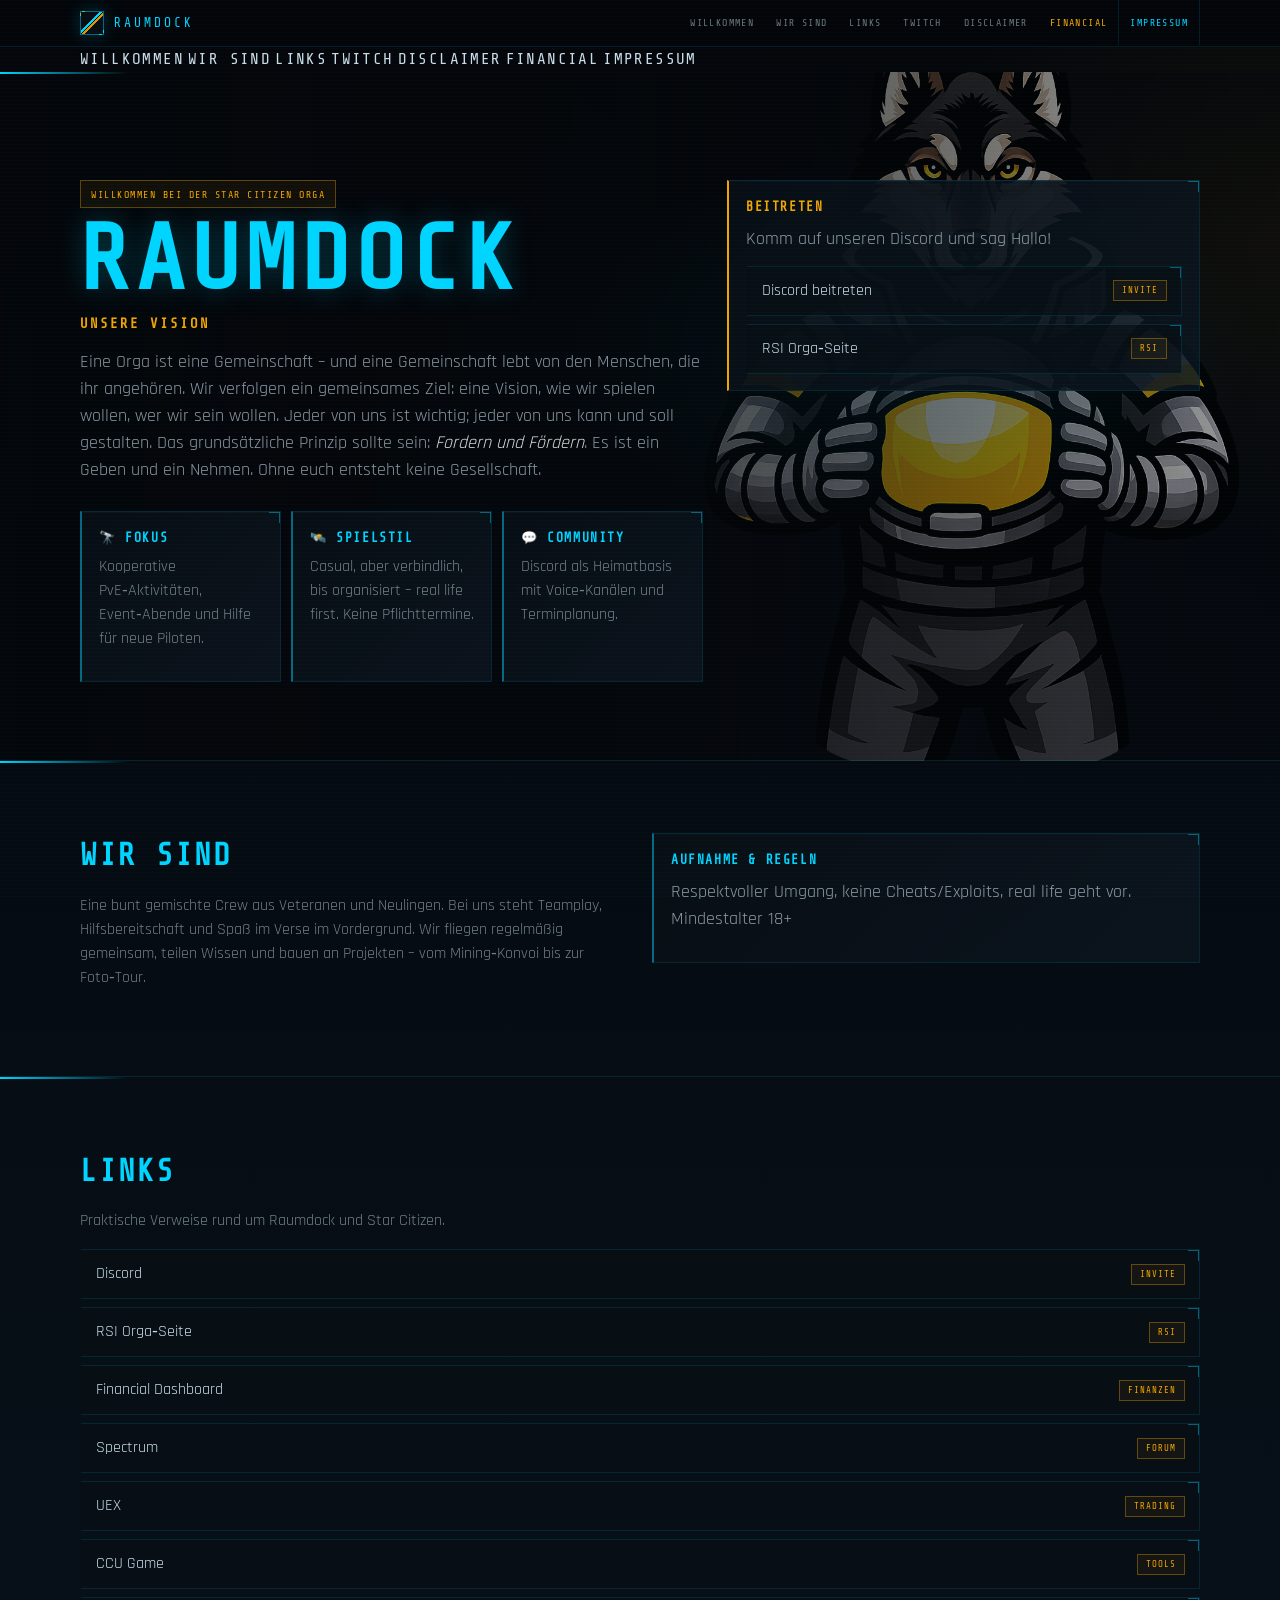
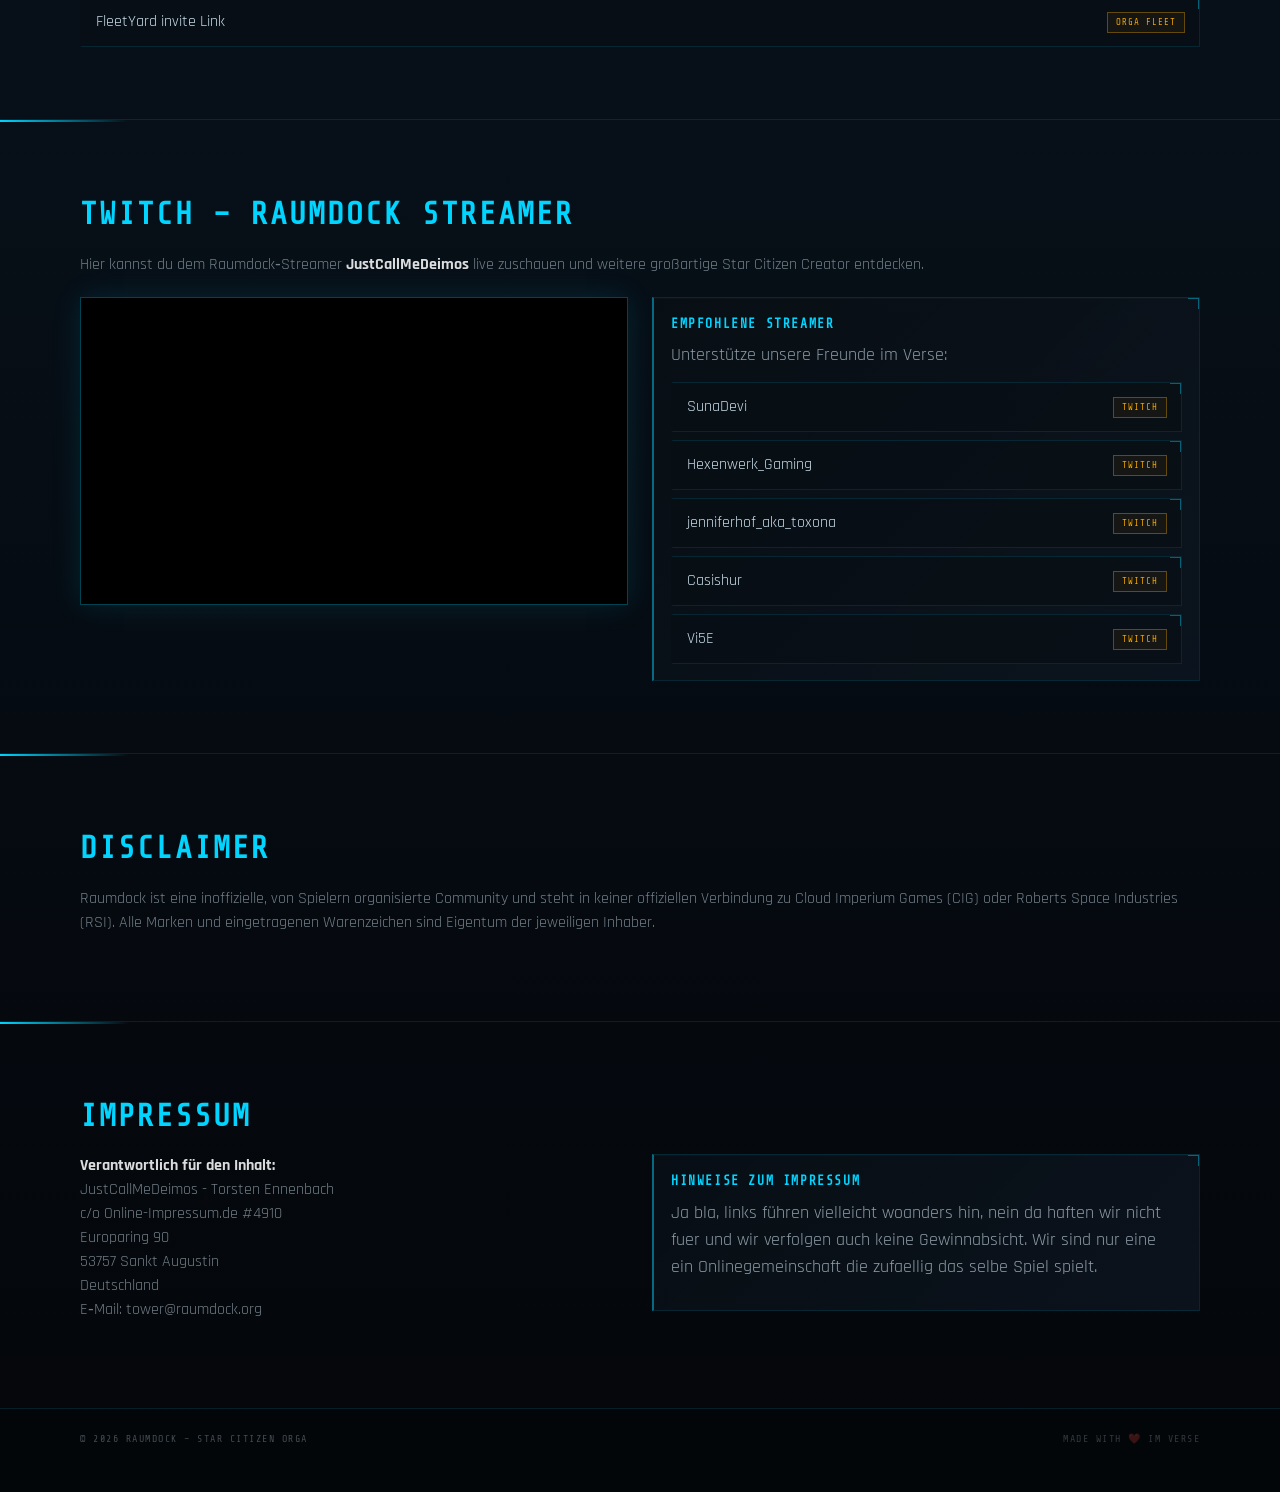
==== index.html @ 39f00e85 "force reload style" ====
<!doctype html>
<html lang="de">
<head>
  <meta charset="utf-8" />
  <meta name="viewport" content="width=device-width, initial-scale=1" />
  <title>Raumdock – Star Citizen Orga</title>
  <meta name="description" content="Raumdock ist eine deutschsprachige Star Citizen Orga. Tritt unserem Discord bei, nimm an Events teil und lerne uns kennen." />
  <meta property="og:title" content="Raumdock – Star Citizen Orga" />
  <meta property="og:description" content="Tritt unserem Discord bei, nimm an Events teil und lerne uns kennen." />
  <meta property="og:type" content="website" />
  <meta name="theme-color" content="#0a0a0a" />
  <link rel="icon" href="data:image/svg+xml,%3Csvg xmlns='http://www.w3.org/2000/svg' viewBox='0 0 100 100'%3E%3Cg fill='none' stroke='black' stroke-width='0'%3E%3Ccircle cx='50' cy='50' r='48' fill='%230a0a0a'/%3E%3Cpath d='M22 62 q28 14 56 0 l-6-22 q-24-10-44 0 z' fill='%23444'/%3E%3Cellipse cx='50' cy='46' rx='26' ry='18' fill='%23f6c200'/%3E%3Cellipse cx='62' cy='40' rx='8' ry='5' fill='%23fff7'/%3E%3C/g%3E%3C/svg%3E" />
  <link rel="stylesheet" href="/assets/styles.css?v=20260513-streamertools" />
</head>
<body>
  <header class="hd">
    <div class="ctr">
      <nav class="nv">
        <div class="br">
          <span class="lg" aria-hidden="true"></span><span>Raumdock</span>
        </div>
        <div class="mn" aria-label="Hauptmenü">
          <a href="#willkommen">Willkommen</a>
          <a href="#wir-sind">Wir sind</a>
          <a href="#links">Links</a>
          <a href="#twitch">Twitch</a>
          <a href="#disclaimer">Disclaimer</a>
          <a href="https://financial.raumdock.org/" target="_blank" rel="noopener">Financial</a>
          <a href="#impressum" class="cta">Impressum</a>
        </div>
        <button class="brg" id="brg" aria-label="Menü öffnen" aria-expanded="false">☰ Menü</button>
      </nav>
    </div>
  </header>


  <div class="drw" id="drw" aria-hidden="true">
    <div class="ctr pnl">
      <nav class="mn-m">
        <a href="#willkommen">Willkommen</a>
        <a href="#wir-sind">Wir sind</a>
        <a href="#links">Links</a>
        <a href="#twitch">Twitch</a>
        <a href="#disclaimer">Disclaimer</a>
        <a href="https://financial.raumdock.org/" target="_blank" rel="noopener">Financial</a>
        <a href="#impressum">Impressum</a>
      </nav>
    </div>
  </div>

  <main>
    <section id="willkommen" class="hero">
      <div class="ctr g">
        <div>
          <span class="chip">Willkommen bei der Star Citizen Orga</span>
          <h1>Raumdock</h1>
          <h2 class="v-head">Unsere Vision</h2>
          <p class="lead">Eine Orga ist eine Gemeinschaft – und eine Gemeinschaft lebt von den Menschen, die ihr angehören. Wir verfolgen ein gemeinsames Ziel: eine Vision, wie wir spielen wollen, wer wir sein wollen. Jeder von uns ist wichtig; jeder von uns kann und soll gestalten. Das grundsätzliche Prinzip sollte sein: <em>Fordern und Fördern</em>. Es ist ein Geben und ein Nehmen. Ohne euch entsteht keine Gesellschaft.</p>
          <div class="cds">
            <div class="cd"><h3>🔭 Fokus</h3><p>Kooperative PvE‑Aktivitäten, Event‑Abende und Hilfe für neue Piloten.</p></div>
            <div class="cd"><h3>🛰️ Spielstil</h3><p>Casual, aber verbindlich, bis organisiert – real life first. Keine Pflichttermine.</p></div>
            <div class="cd"><h3>💬 Community</h3><p>Discord als Heimatbasis mit Voice‑Kanälen und Terminplanung.</p></div>
          </div>
        </div>
        <div>
          <div class="cd join">
            <h3>Beitreten</h3>
            <p class="lead">Komm auf unseren Discord und sag Hallo!</p>
            <div class="lst">
              <a href="https://discord.gg/raumdock" target="_blank" rel="noopener">
                <span>Discord beitreten</span><span class="pill">Invite</span>
              </a>
              <a href="https://robertsspaceindustries.com/orgs/RDOC" target="_blank" rel="noopener">
                <span>RSI Orga‑Seite</span><span class="pill">RSI</span>
              </a>
            </div>
          </div>
        </div>
      </div>
    </section>

    <section id="wir-sind">
      <div class="ctr g2">
        <div>
          <h2>Wir sind</h2>
          <p>Eine bunt gemischte Crew aus Veteranen und Neulingen. Bei uns steht Teamplay, Hilfsbereitschaft und Spaß im Verse im Vordergrund. Wir fliegen regelmäßig gemeinsam, teilen Wissen und bauen an Projekten – vom Mining‑Konvoi bis zur Foto‑Tour.</p>
          <ul class="lst" style="list-style:none; padding:0"></ul>
        </div>
        <div>
          <div class="cd">
            <h3>Aufnahme & Regeln</h3>
            <p class="lead">Respektvoller Umgang, keine Cheats/Exploits, real life geht vor. Mindestalter 18+</p>
          </div>
        </div>
      </div>
    </section>

    <section id="links">
      <div class="ctr">
        <h2>Links</h2>
        <p>Praktische Verweise rund um Raumdock und Star Citizen.</p>
        <div class="lst m16">
          <a href="https://discord.gg/raumdock" target="_blank" rel="noopener"><span>Discord</span><span class="pill">Invite</span></a>
          <a href="https://robertsspaceindustries.com/orgs/RDOC" target="_blank" rel="noopener"><span>RSI Orga‑Seite</span><span class="pill">RSI</span></a>
          <a href="https://financial.raumdock.org/" target="_blank" rel="noopener"><span>Financial Dashboard</span><span class="pill">Finanzen</span></a>
          <a href="https://robertsspaceindustries.com/spectrum/community/SC" target="_blank" rel="noopener"><span>Spectrum</span><span class="pill">Forum</span></a>
          <a href="https://uexcorp.space/" target="_blank" rel="noopener"><span>UEX</span><span class="pill">Trading</span></a>
          <a href="https://ccugame.app/" target="_blank" rel="noopener"><span>CCU Game</span><span class="pill">Tools</span></a>
          <a href="https://fltyrd.net/fi/dd3b543c/" target="_blank" rel="noopener"><span>FleetYard invite Link</span><span class="pill">Orga Fleet</span></a>
        </div>
      </div>
    </section>

    <section id="twitch">
      <div class="ctr">
        <h2>Twitch – Raumdock Streamer</h2>
        <p>Hier kannst du dem Raumdock‑Streamer <strong>JustCallMeDeimos</strong> live zuschauen und weitere großartige Star Citizen Creator entdecken.</p>
        <div class="g2 m20">
          <div>
            <iframe src="https://player.twitch.tv/?channel=JustCallMeDeimos&parent=raumdock.org" class="ifr" allowfullscreen></iframe>
          </div>
          <div>
            <div class="cd">
              <h3>Empfohlene Streamer</h3>
              <p class="lead">Unterstütze unsere Freunde im Verse:</p>
              <div class="lst">
                <a href="https://twitch.tv/SunaDevi" target="_blank" rel="noopener"><span>SunaDevi</span><span class="pill">Twitch</span></a>
                <a href="https://twitch.tv/Hexenwerk_Gaming" target="_blank" rel="noopener"><span>Hexenwerk_Gaming</span><span class="pill">Twitch</span></a>
                <a href="https://twitch.tv/jenniferhof_aka_toxona" target="_blank" rel="noopener"><span>jenniferhof_aka_toxona</span><span class="pill">Twitch</span></a>
                <a href="https://twitch.tv/Casishur" target="_blank" rel="noopener"><span>Casishur</span><span class="pill">Twitch</span></a>
                <a href="https://twitch.tv/Vi5E" target="_blank" rel="noopener"><span>Vi5E</span><span class="pill">Twitch</span></a>
              </div>
            </div>
          </div>
        </div>
      </div>
    </section>

    <section id="disclaimer">
      <div class="ctr">
        <h2>Disclaimer</h2>
        <p>Raumdock ist eine inoffizielle, von Spielern organisierte Community und steht in keiner offiziellen Verbindung zu Cloud Imperium Games (CIG) oder Roberts Space Industries (RSI). Alle Marken und eingetragenen Warenzeichen sind Eigentum der jeweiligen Inhaber.</p>
      </div>
    </section>

    <section id="impressum">
      <div class="ctr">
        <h2>Impressum</h2>
        <div class="g2">
          <div>
            <p><strong>Verantwortlich für den Inhalt:</strong><br>
            <span>JustCallMeDeimos - Torsten Ennenbach</span><br>
            <span>c/o Online-Impressum.de #4910</span><br>
            <span>Europaring 90</span><br>
            <span>53757 Sankt Augustin</span><br>
            <span>Deutschland</span><br>
            <span>E‑Mail: tower@raumdock.org</span></p>
          </div>
          <div>
            <div class="cd">
              <h3>Hinweise zum Impressum</h3>
              <p class="lead">Ja bla, links führen vielleicht woanders hin, nein da haften wir nicht fuer und wir verfolgen auch keine Gewinnabsicht. Wir sind nur eine ein Onlinegemeinschaft die zufaellig das selbe Spiel spielt.</p>
            </div>
          </div>
        </div>
      </div>
    </section>
  </main>

  <footer class="ftr">
    <div class="ctr ftr-i">
      <div>© <span id="year"></span> Raumdock – Star Citizen Orga</div>
      <div class="muted">Made with ❤️ im Verse</div>
    </div>
  </footer>

  <script src="/assets/main.js" defer></script>
  <script src="/assets/events.js" defer></script>
</body>
</html>
---- assets/styles.css ----
@import url("https://fonts.googleapis.com/css2?family=Share+Tech+Mono&family=Rajdhani:wght@400;600;700&display=swap");

:root {
  --cyan: #00d4ff;
  --gold: #f0a500;
  --green: #00ff88;
  --red: #ff4444;
  --bg: #04060a;
  --bg2: #080e14;
  --bg3: #0c1520;
  --fg: #c8dce8;
  --muted: rgba(200, 220, 232, .55);
  --dim: rgba(200, 220, 232, .32);
  --bd: rgba(0, 212, 255, .12);
  --bd-hi: rgba(0, 212, 255, .32);
  --panel: rgba(8, 14, 20, .9);
}

*,
*::before,
*::after {
  box-sizing: border-box;
}

html {
  scroll-behavior: smooth;
}

body {
  margin: 0;
  color: var(--fg);
  background:
    radial-gradient(900px 520px at 14% -12%, rgba(0, 212, 255, .12), transparent 58%),
    radial-gradient(760px 500px at 100% 8%, rgba(240, 165, 0, .08), transparent 58%),
    linear-gradient(180deg, #04060a 0%, #071019 52%, #04060a 100%);
  font-family: "Rajdhani", system-ui, sans-serif;
  font-size: 16px;
  line-height: 1.5;
}

body::after {
  content: "";
  position: fixed;
  inset: 0;
  z-index: 2000;
  pointer-events: none;
  background: repeating-linear-gradient(0deg, transparent, transparent 3px, rgba(0, 212, 255, .018) 3px, rgba(0, 212, 255, .018) 4px);
  mix-blend-mode: screen;
}

a {
  color: inherit;
}

.ctr {
  width: min(1120px, calc(100% - 40px));
  margin-inline: auto;
}

.hd {
  position: sticky;
  top: 0;
  z-index: 50;
  background: rgba(4, 6, 10, .92);
  border-bottom: 1px solid var(--bd);
  backdrop-filter: blur(10px);
  -webkit-backdrop-filter: blur(10px);
}

.nv {
  display: flex;
  align-items: stretch;
  justify-content: space-between;
  min-height: 46px;
  gap: 18px;
}

.br {
  display: flex;
  align-items: center;
  gap: 10px;
  color: var(--cyan);
  font-family: "Share Tech Mono", monospace;
  font-size: 13px;
  letter-spacing: 3px;
  text-transform: uppercase;
  text-decoration: none;
  white-space: nowrap;
}

.lg {
  width: 24px;
  height: 24px;
  border: 1px solid rgba(0, 212, 255, .45);
  background:
    linear-gradient(135deg, transparent 0 42%, var(--cyan) 42% 49%, transparent 49%),
    linear-gradient(315deg, transparent 0 42%, rgba(240, 165, 0, .9) 42% 49%, transparent 49%),
    var(--bg2);
  box-shadow: 0 0 18px rgba(0, 212, 255, .22);
}

.mn {
  display: flex;
  align-items: stretch;
  justify-content: flex-end;
  overflow-x: auto;
  scrollbar-width: none;
}

.mn::-webkit-scrollbar {
  display: none;
}

.mn a,
.brg,
.mn-m a {
  font-family: "Share Tech Mono", monospace;
  text-transform: uppercase;
  text-decoration: none;
  letter-spacing: 1.4px;
}

.mn a {
  display: flex;
  align-items: center;
  min-height: 46px;
  padding: 0 11px;
  border-bottom: 2px solid transparent;
  color: rgba(200, 220, 232, .52);
  font-size: 10px;
  transition: color .15s, border-color .15s, background .15s;
}

.mn a:hover {
  color: var(--fg);
  background: rgba(0, 212, 255, .045);
}

.mn a[href^="https://financial"] {
  color: var(--gold);
}

.mn a[href^="https://financial"]:hover,
.mn .cta:hover {
  border-bottom-color: var(--gold);
}

.cta {
  color: var(--cyan) !important;
  border-left: 1px solid var(--bd);
  border-right: 1px solid var(--bd);
}

.hero {
  position: relative;
  overflow: hidden;
  padding: 108px 0 78px;
  border-bottom: 1px solid var(--bd);
  background:
    linear-gradient(90deg, rgba(4, 6, 10, .94) 0%, rgba(4, 6, 10, .78) 44%, rgba(4, 6, 10, .38) 100%),
    radial-gradient(500px 260px at 70% 40%, rgba(0, 212, 255, .13), transparent 72%),
    url("/assets/wolf.png") no-repeat right center / min(48vw, 620px);
}

.hero::before,
section::before {
  content: "";
  position: absolute;
  left: 0;
  top: 0;
  width: 128px;
  height: 2px;
  background: linear-gradient(90deg, var(--cyan), transparent);
}

.g,
.g2 {
  display: grid;
  gap: 24px;
  position: relative;
}

.g {
  grid-template-columns: minmax(0, 1.08fr) minmax(280px, .82fr);
}

.g2 {
  grid-template-columns: repeat(2, minmax(0, 1fr));
}

h1,
h2,
h3,
.chip,
.pill {
  font-family: "Share Tech Mono", monospace;
}

h1 {
  margin: 12px 0 12px;
  color: var(--cyan);
  font-size: clamp(44px, 8vw, 92px);
  line-height: .88;
  letter-spacing: 5px;
  text-transform: uppercase;
  text-shadow: 0 0 28px rgba(0, 212, 255, .26);
}

h2 {
  margin: 0 0 14px;
  color: var(--cyan);
  font-size: clamp(20px, 2.7vw, 31px);
  letter-spacing: 2px;
  text-transform: uppercase;
}

.v-head {
  color: var(--gold);
  font-size: 14px;
  letter-spacing: 2px;
}

h3 {
  margin: 0 0 8px;
  color: var(--cyan);
  font-size: 13px;
  letter-spacing: 1.6px;
  text-transform: uppercase;
}

p {
  color: var(--muted);
  margin: 0 0 14px;
}

p.lead {
  color: rgba(200, 220, 232, .68);
  font-size: 18px;
}

em,
strong {
  color: rgba(255, 255, 255, .86);
}

section {
  position: relative;
  padding: 72px 0;
  border-bottom: 1px solid var(--bd);
}

.chip {
  display: inline-flex;
  align-items: center;
  min-height: 28px;
  padding: 5px 10px;
  color: var(--gold);
  border: 1px solid rgba(240, 165, 0, .34);
  background: rgba(240, 165, 0, .055);
  font-size: 10px;
  letter-spacing: 1.5px;
  text-transform: uppercase;
}

.cds {
  display: grid;
  grid-template-columns: repeat(3, minmax(0, 1fr));
  gap: 10px;
  margin-top: 28px;
}

.cd {
  position: relative;
  overflow: hidden;
  padding: 16px 17px;
  border: 1px solid var(--bd);
  border-left: 2px solid rgba(0, 212, 255, .45);
  background: linear-gradient(135deg, rgba(8, 14, 20, .96), rgba(12, 21, 32, .82));
  box-shadow: inset 0 1px 0 rgba(255, 255, 255, .02);
}

.cd::before,
.lst a::before,
.ifr-wrap::before {
  content: "";
  position: absolute;
  top: 0;
  right: 0;
  width: 11px;
  height: 11px;
  border-top: 1px solid rgba(0, 212, 255, .42);
  border-right: 1px solid rgba(0, 212, 255, .42);
}

.join {
  border-left-color: var(--gold);
}

.join h3 {
  color: var(--gold);
}

.lst {
  display: grid;
  gap: 8px;
  margin: 14px 0 0;
}

.lst a {
  position: relative;
  display: flex;
  align-items: center;
  justify-content: space-between;
  gap: 14px;
  min-height: 48px;
  padding: 12px 14px;
  color: var(--fg);
  text-decoration: none;
  border: 1px solid var(--bd);
  border-left: 2px solid transparent;
  background: rgba(8, 14, 20, .72);
  transition: transform .12s, border-color .12s, background .12s;
}

.lst a:hover {
  transform: translateX(2px);
  border-color: rgba(0, 212, 255, .28);
  border-left-color: var(--cyan);
  background: var(--bg3);
}

.lst a[href^="https://financial"]:hover {
  border-left-color: var(--gold);
}

.pill {
  flex-shrink: 0;
  padding: 3px 8px;
  color: var(--gold);
  border: 1px solid rgba(240, 165, 0, .36);
  background: rgba(240, 165, 0, .055);
  font-size: 9px;
  letter-spacing: 1px;
  text-transform: uppercase;
}

.ifr {
  display: block;
  aspect-ratio: 16 / 9;
  width: 100%;
  border: 1px solid var(--bd-hi);
  background: #000;
  box-shadow: 0 0 28px rgba(0, 212, 255, .12);
}

.ftr {
  padding: 22px 0 46px;
  color: var(--dim);
  background: rgba(4, 6, 10, .88);
}

.ftr-i {
  display: flex;
  align-items: center;
  justify-content: space-between;
  flex-wrap: wrap;
  gap: 12px;
  font-family: "Share Tech Mono", monospace;
  font-size: 10px;
  letter-spacing: 1.5px;
  text-transform: uppercase;
}

.muted {
  opacity: .72;
}

.brg {
  display: none;
  align-items: center;
  margin: 7px 0;
  padding: 0 10px;
  color: var(--cyan);
  border: 1px solid rgba(0, 212, 255, .34);
  background: transparent;
  cursor: pointer;
  font-size: 10px;
}

.m16 {
  margin-top: 16px;
}

.m20 {
  margin-top: 20px;
}

::-webkit-scrollbar {
  width: 5px;
  height: 5px;
}

::-webkit-scrollbar-track {
  background: var(--bg);
}

::-webkit-scrollbar-thumb {
  background: rgba(0, 212, 255, .18);
}

@media (max-width: 920px) {
  .g,
  .g2,
  .cds {
    grid-template-columns: 1fr;
  }

  .hero {
    padding: 86px 0 62px;
    background:
      linear-gradient(180deg, rgba(4, 6, 10, .82) 0%, rgba(4, 6, 10, .94) 72%),
      url("/assets/wolf.png") no-repeat center bottom / min(120vw, 620px);
  }

  .mn {
    display: none;
  }

  .brg {
    display: inline-flex;
  }

  .drw {
    position: fixed;
    inset: 0;
    z-index: 999;
    display: none;
    background: rgba(4, 6, 10, .68);
    backdrop-filter: blur(8px);
    -webkit-backdrop-filter: blur(8px);
  }

  .pnl {
    position: absolute;
    top: 0;
    right: 0;
    width: min(88vw, 370px);
    height: 100%;
    padding-top: 64px;
    border-left: 1px solid var(--bd-hi);
    background: rgba(4, 6, 10, .96);
    box-shadow: -18px 0 40px rgba(0, 0, 0, .38);
    transform: translateX(100%);
    transition: transform .25s ease;
  }

  .drw.open .pnl {
    transform: translateX(0);
  }

  .mn-m {
    display: flex;
    flex-direction: column;
    gap: 8px;
    padding: 0 18px;
  }

  .mn-m a {
    padding: 13px 12px;
    color: var(--fg);
    border: 1px solid var(--bd);
    border-left: 2px solid transparent;
    background: rgba(8, 14, 20, .9);
    font-size: 11px;
  }

  .mn-m a:hover {
    border-left-color: var(--cyan);
    background: var(--bg3);
  }

  .mn-m a[href^="https://financial"] {
    color: var(--gold);
    border-color: rgba(240, 165, 0, .24);
  }

  .no-scroll {
    overflow: hidden;
  }
}

@media (max-width: 560px) {
  .ctr {
    width: min(100% - 28px, 1120px);
  }

  .nv {
    min-height: 50px;
  }

  .br {
    font-size: 11px;
    letter-spacing: 2px;
  }

  h1 {
    font-size: clamp(40px, 16vw, 70px);
    letter-spacing: 3px;
  }

  section {
    padding: 56px 0;
  }

  .lst a {
    align-items: flex-start;
    flex-direction: column;
  }
}
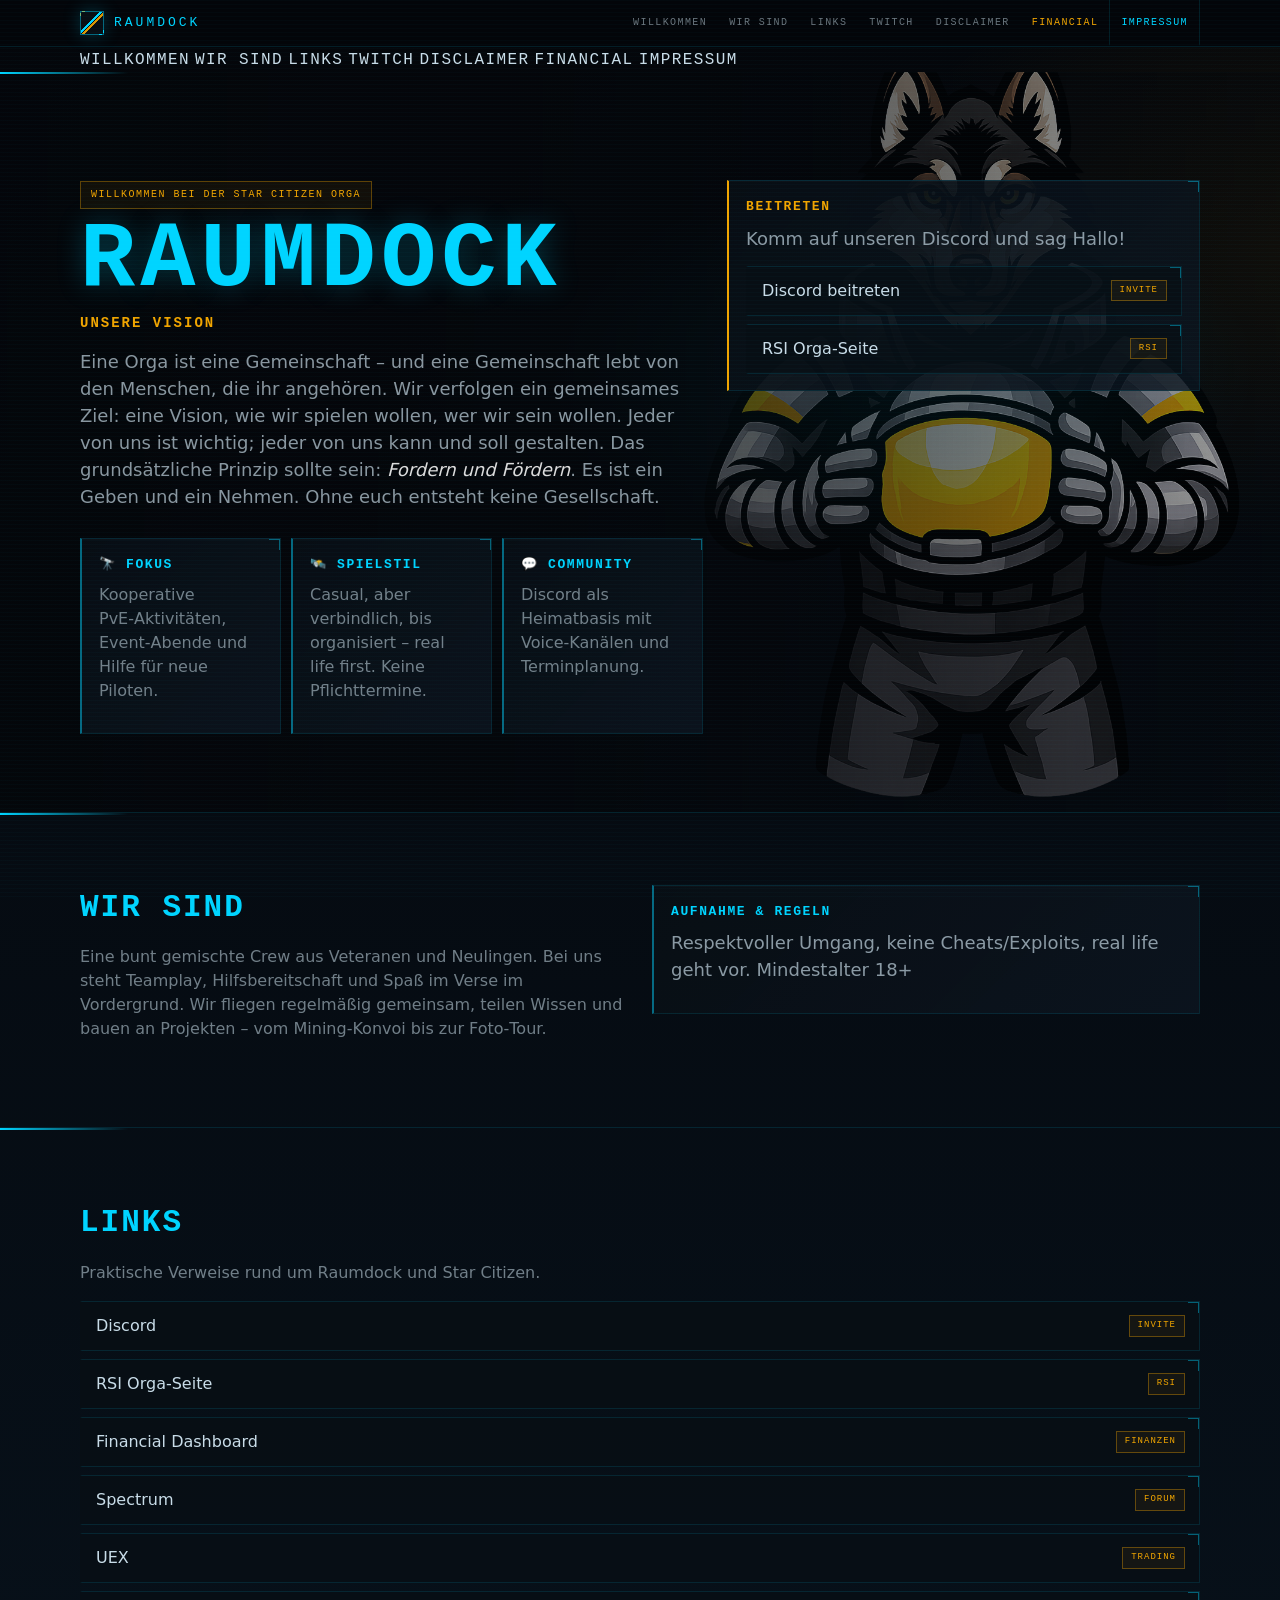
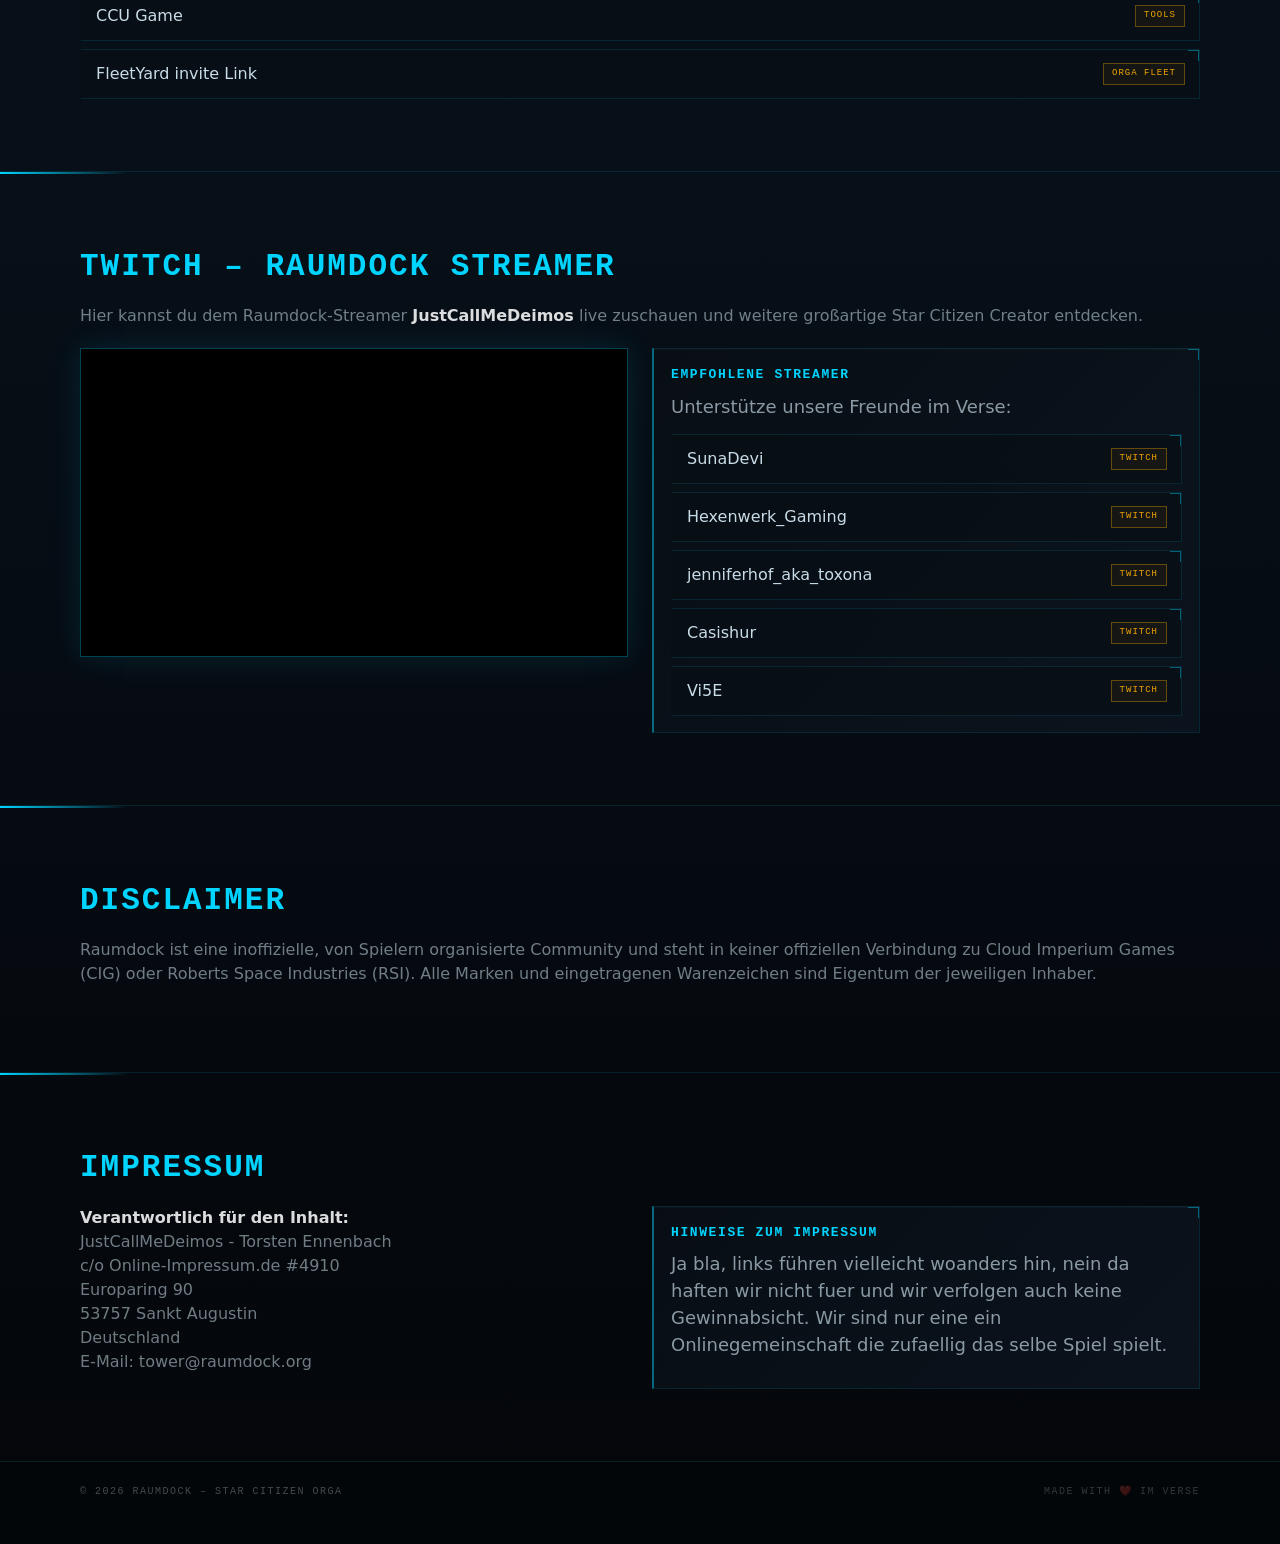
==== commit 695e9fa8: "force reload style" ====
--- a/index.html
+++ b/index.html
@@ -10,7 +10,7 @@
   <meta property="og:type" content="website" />
   <meta name="theme-color" content="#0a0a0a" />
   <link rel="icon" href="data:image/svg+xml,%3Csvg xmlns='http://www.w3.org/2000/svg' viewBox='0 0 100 100'%3E%3Cg fill='none' stroke='black' stroke-width='0'%3E%3Ccircle cx='50' cy='50' r='48' fill='%230a0a0a'/%3E%3Cpath d='M22 62 q28 14 56 0 l-6-22 q-24-10-44 0 z' fill='%23444'/%3E%3Cellipse cx='50' cy='46' rx='26' ry='18' fill='%23f6c200'/%3E%3Cellipse cx='62' cy='40' rx='8' ry='5' fill='%23fff7'/%3E%3C/g%3E%3C/svg%3E" />
-  <link rel="stylesheet" href="/assets/styles.css?v=20260513-streamertools" />
+  <link rel="stylesheet" href="/assets/styles.css?v=20260513-streamertools-csp" />
 </head>
 <body>
   <header class="hd">
--- a/assets/styles.css
+++ b/assets/styles.css
@@ -1,5 +1,3 @@
-@import url("https://fonts.googleapis.com/css2?family=Share+Tech+Mono&family=Rajdhani:wght@400;600;700&display=swap");
-
 :root {
   --cyan: #00d4ff;
   --gold: #f0a500;
@@ -14,6 +12,8 @@
   --bd: rgba(0, 212, 255, .12);
   --bd-hi: rgba(0, 212, 255, .32);
   --panel: rgba(8, 14, 20, .9);
+  --font-ui: "Segoe UI", "Arial Narrow", system-ui, sans-serif;
+  --font-tech: Consolas, "Cascadia Mono", "Lucida Console", monospace;
 }
 
 *,
@@ -33,7 +33,7 @@
     radial-gradient(900px 520px at 14% -12%, rgba(0, 212, 255, .12), transparent 58%),
     radial-gradient(760px 500px at 100% 8%, rgba(240, 165, 0, .08), transparent 58%),
     linear-gradient(180deg, #04060a 0%, #071019 52%, #04060a 100%);
-  font-family: "Rajdhani", system-ui, sans-serif;
+  font-family: var(--font-ui);
   font-size: 16px;
   line-height: 1.5;
 }
@@ -80,7 +80,7 @@
   align-items: center;
   gap: 10px;
   color: var(--cyan);
-  font-family: "Share Tech Mono", monospace;
+  font-family: var(--font-tech);
   font-size: 13px;
   letter-spacing: 3px;
   text-transform: uppercase;
@@ -114,7 +114,7 @@
 .mn a,
 .brg,
 .mn-m a {
-  font-family: "Share Tech Mono", monospace;
+  font-family: var(--font-tech);
   text-transform: uppercase;
   text-decoration: none;
   letter-spacing: 1.4px;
@@ -193,7 +193,7 @@
 h3,
 .chip,
 .pill {
-  font-family: "Share Tech Mono", monospace;
+  font-family: var(--font-tech);
 }
 
 h1 {
@@ -365,7 +365,7 @@
   justify-content: space-between;
   flex-wrap: wrap;
   gap: 12px;
-  font-family: "Share Tech Mono", monospace;
+  font-family: var(--font-tech);
   font-size: 10px;
   letter-spacing: 1.5px;
   text-transform: uppercase;
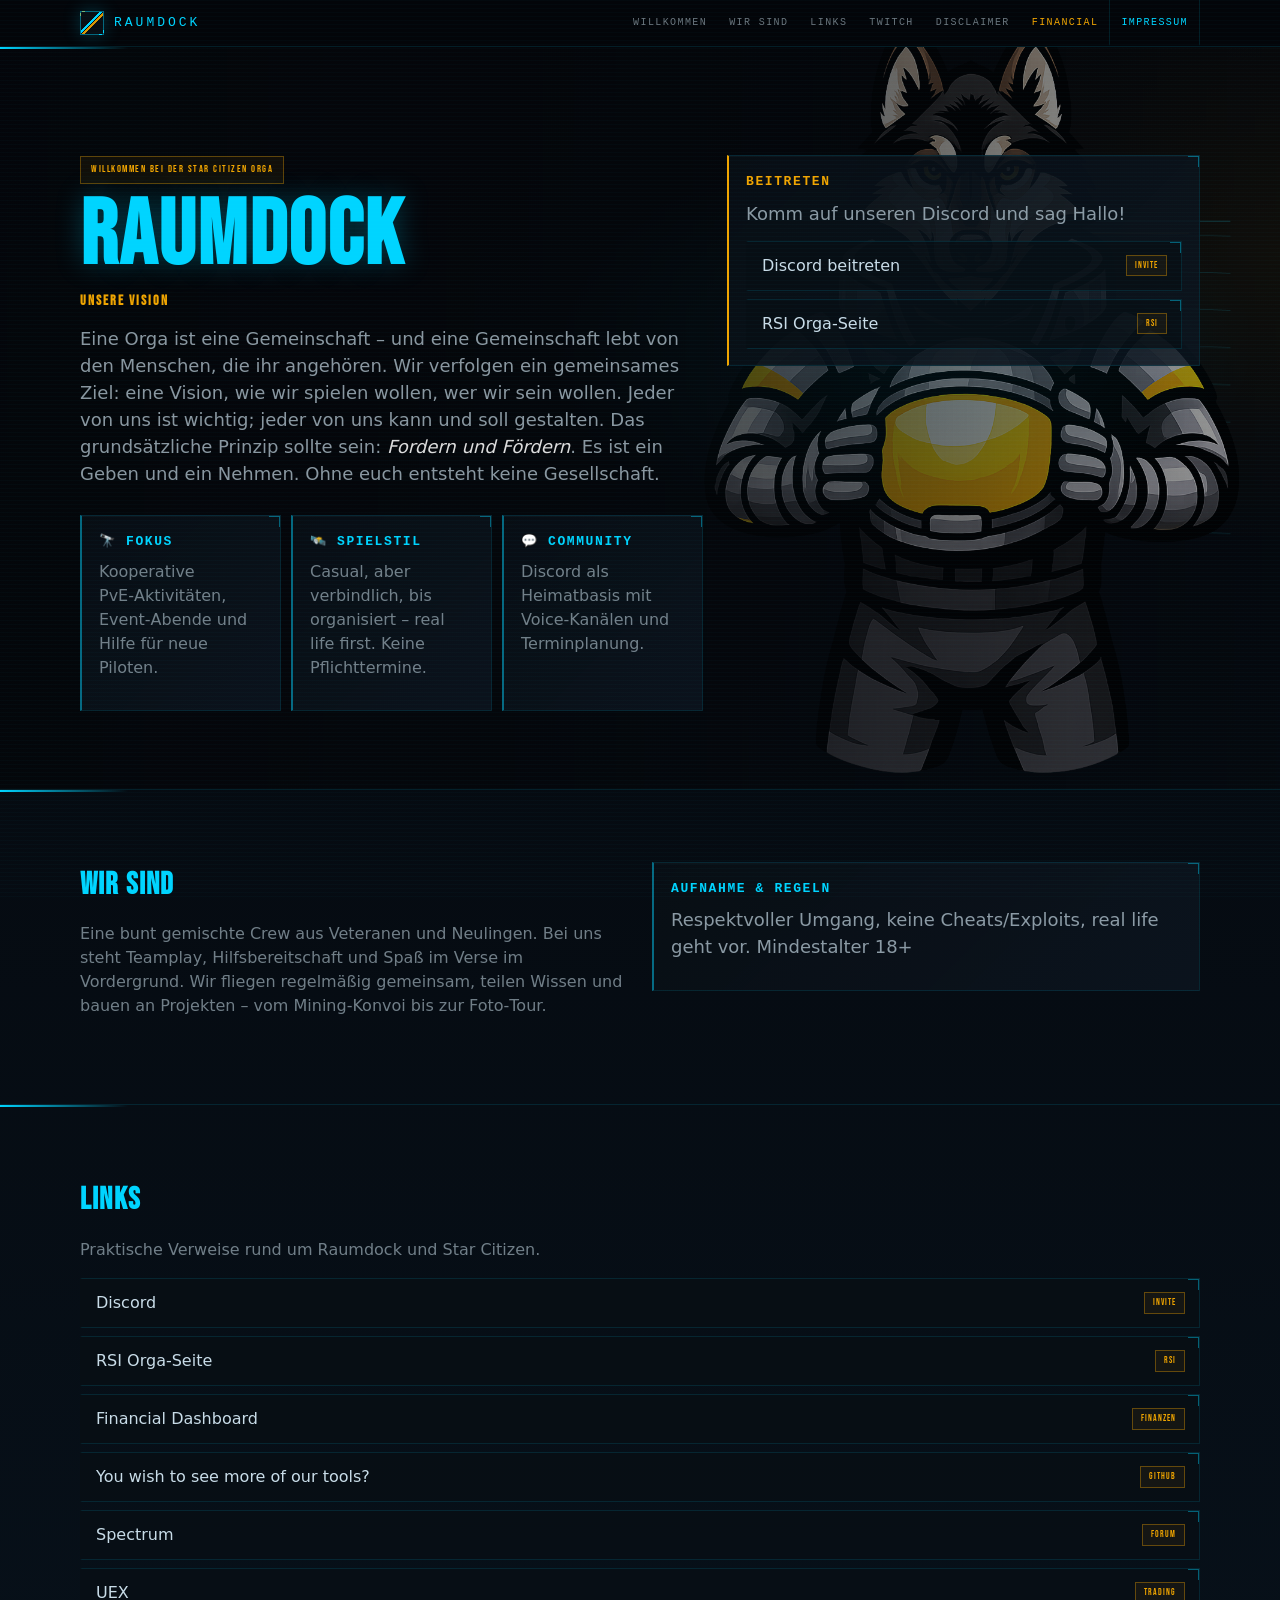
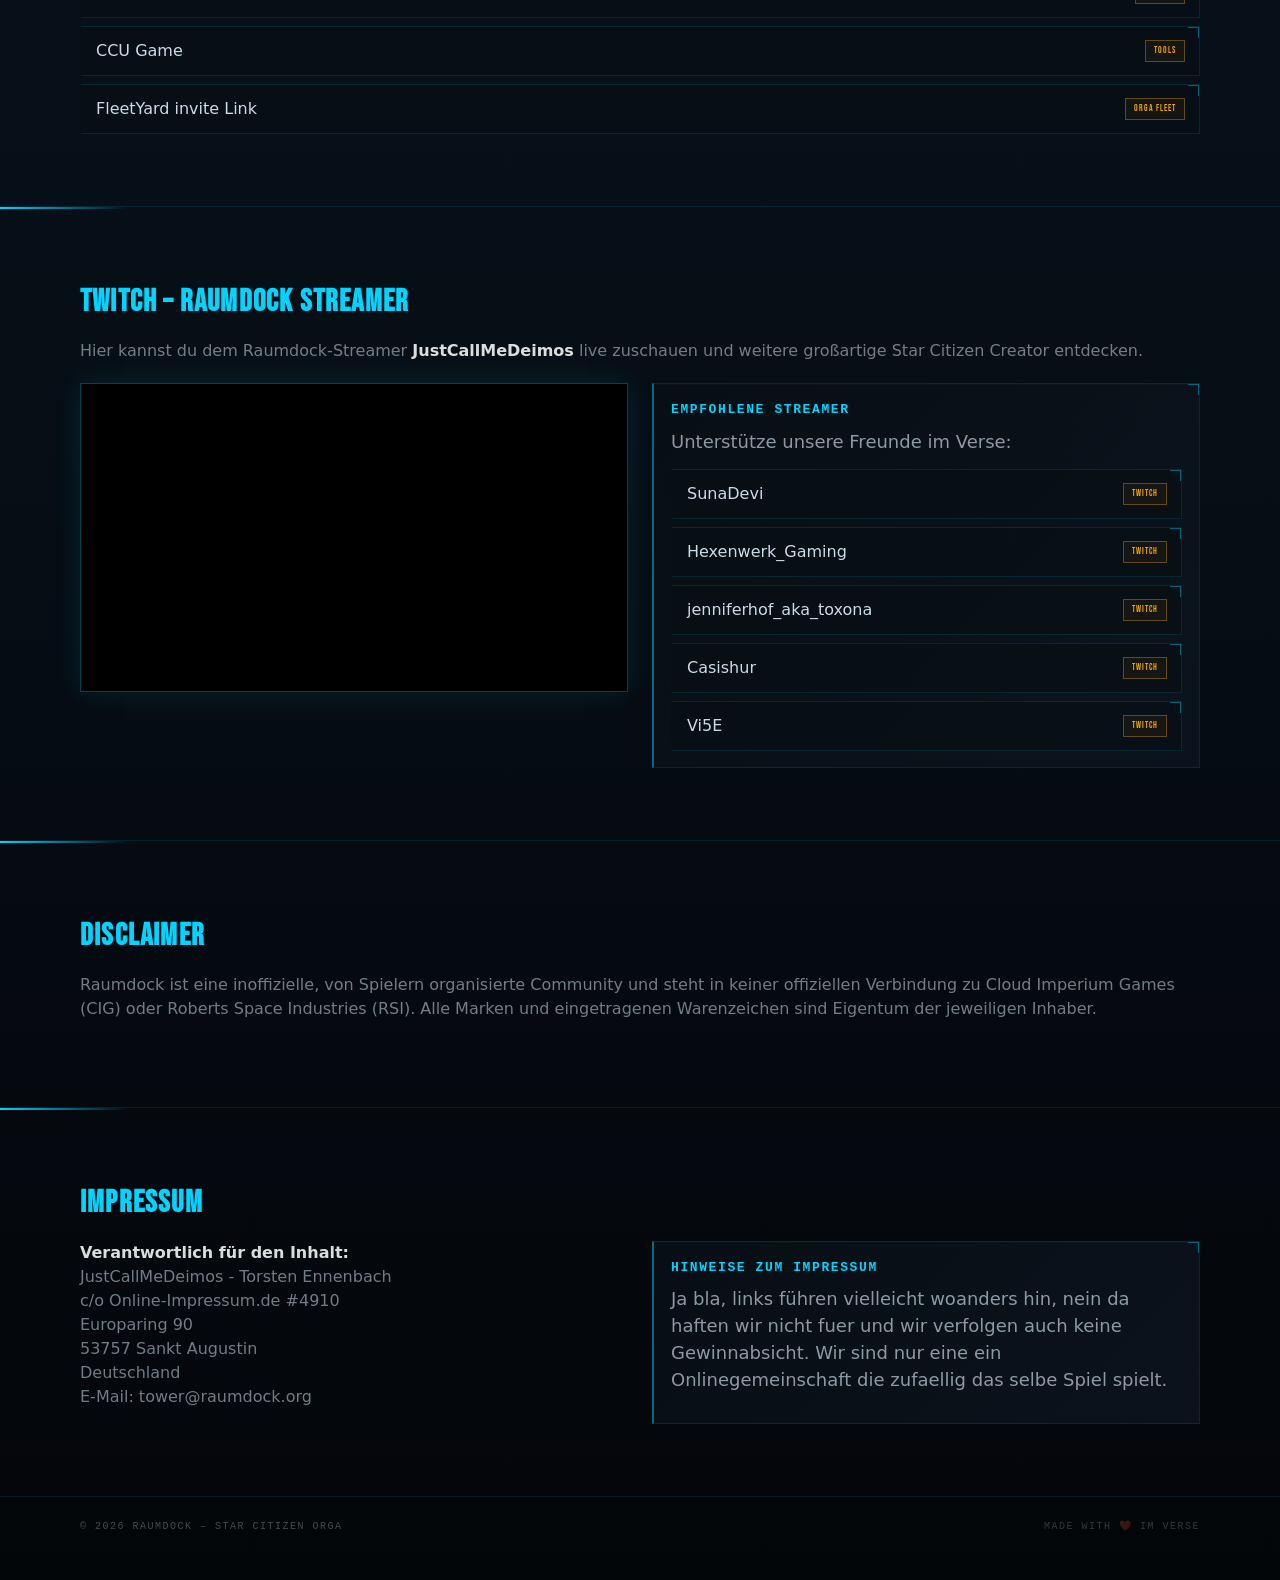
==== commit 4454cfec: "visual bugfixes" ====
--- a/index.html
+++ b/index.html
@@ -103,6 +103,7 @@
           <a href="https://discord.gg/raumdock" target="_blank" rel="noopener"><span>Discord</span><span class="pill">Invite</span></a>
           <a href="https://robertsspaceindustries.com/orgs/RDOC" target="_blank" rel="noopener"><span>RSI Orga‑Seite</span><span class="pill">RSI</span></a>
           <a href="https://financial.raumdock.org/" target="_blank" rel="noopener"><span>Financial Dashboard</span><span class="pill">Finanzen</span></a>
+          <a href="https://github.com/cccdemon" target="_blank" rel="noopener"><span>You wish to see more of our tools?</span><span class="pill">GitHub</span></a>
           <a href="https://robertsspaceindustries.com/spectrum/community/SC" target="_blank" rel="noopener"><span>Spectrum</span><span class="pill">Forum</span></a>
           <a href="https://uexcorp.space/" target="_blank" rel="noopener"><span>UEX</span><span class="pill">Trading</span></a>
           <a href="https://ccugame.app/" target="_blank" rel="noopener"><span>CCU Game</span><span class="pill">Tools</span></a>
--- a/assets/styles.css
+++ b/assets/styles.css
@@ -1,3 +1,11 @@
+@font-face {
+  font-family: "RDOC Display";
+  src: url("/assets/BebasNeue-Regular.ttf") format("truetype");
+  font-weight: 400;
+  font-style: normal;
+  font-display: swap;
+}
+
 :root {
   --cyan: #00d4ff;
   --gold: #f0a500;
@@ -13,6 +21,7 @@
   --bd-hi: rgba(0, 212, 255, .32);
   --panel: rgba(8, 14, 20, .9);
   --font-ui: "Segoe UI", "Arial Narrow", system-ui, sans-serif;
+  --font-display: "RDOC Display", "Arial Narrow", Impact, sans-serif;
   --font-tech: Consolas, "Cascadia Mono", "Lucida Console", monospace;
 }
 
@@ -30,6 +39,7 @@
   margin: 0;
   color: var(--fg);
   background:
+    url("/assets/rdoc-pulse-overlay.png") no-repeat right 16vh / min(68vw, 980px) auto,
     radial-gradient(900px 520px at 14% -12%, rgba(0, 212, 255, .12), transparent 58%),
     radial-gradient(760px 500px at 100% 8%, rgba(240, 165, 0, .08), transparent 58%),
     linear-gradient(180deg, #04060a 0%, #071019 52%, #04060a 100%);
@@ -151,6 +161,10 @@
   border-right: 1px solid var(--bd);
 }
 
+.drw {
+  display: none;
+}
+
 .hero {
   position: relative;
   overflow: hidden;
@@ -190,9 +204,12 @@
 
 h1,
 h2,
-h3,
 .chip,
 .pill {
+  font-family: var(--font-display);
+}
+
+h3 {
   font-family: var(--font-tech);
 }
 
@@ -200,8 +217,8 @@
   margin: 12px 0 12px;
   color: var(--cyan);
   font-size: clamp(44px, 8vw, 92px);
-  line-height: .88;
-  letter-spacing: 5px;
+  line-height: .9;
+  letter-spacing: 2px;
   text-transform: uppercase;
   text-shadow: 0 0 28px rgba(0, 212, 255, .26);
 }
@@ -210,7 +227,7 @@
   margin: 0 0 14px;
   color: var(--cyan);
   font-size: clamp(20px, 2.7vw, 31px);
-  letter-spacing: 2px;
+  letter-spacing: 1.2px;
   text-transform: uppercase;
 }
 
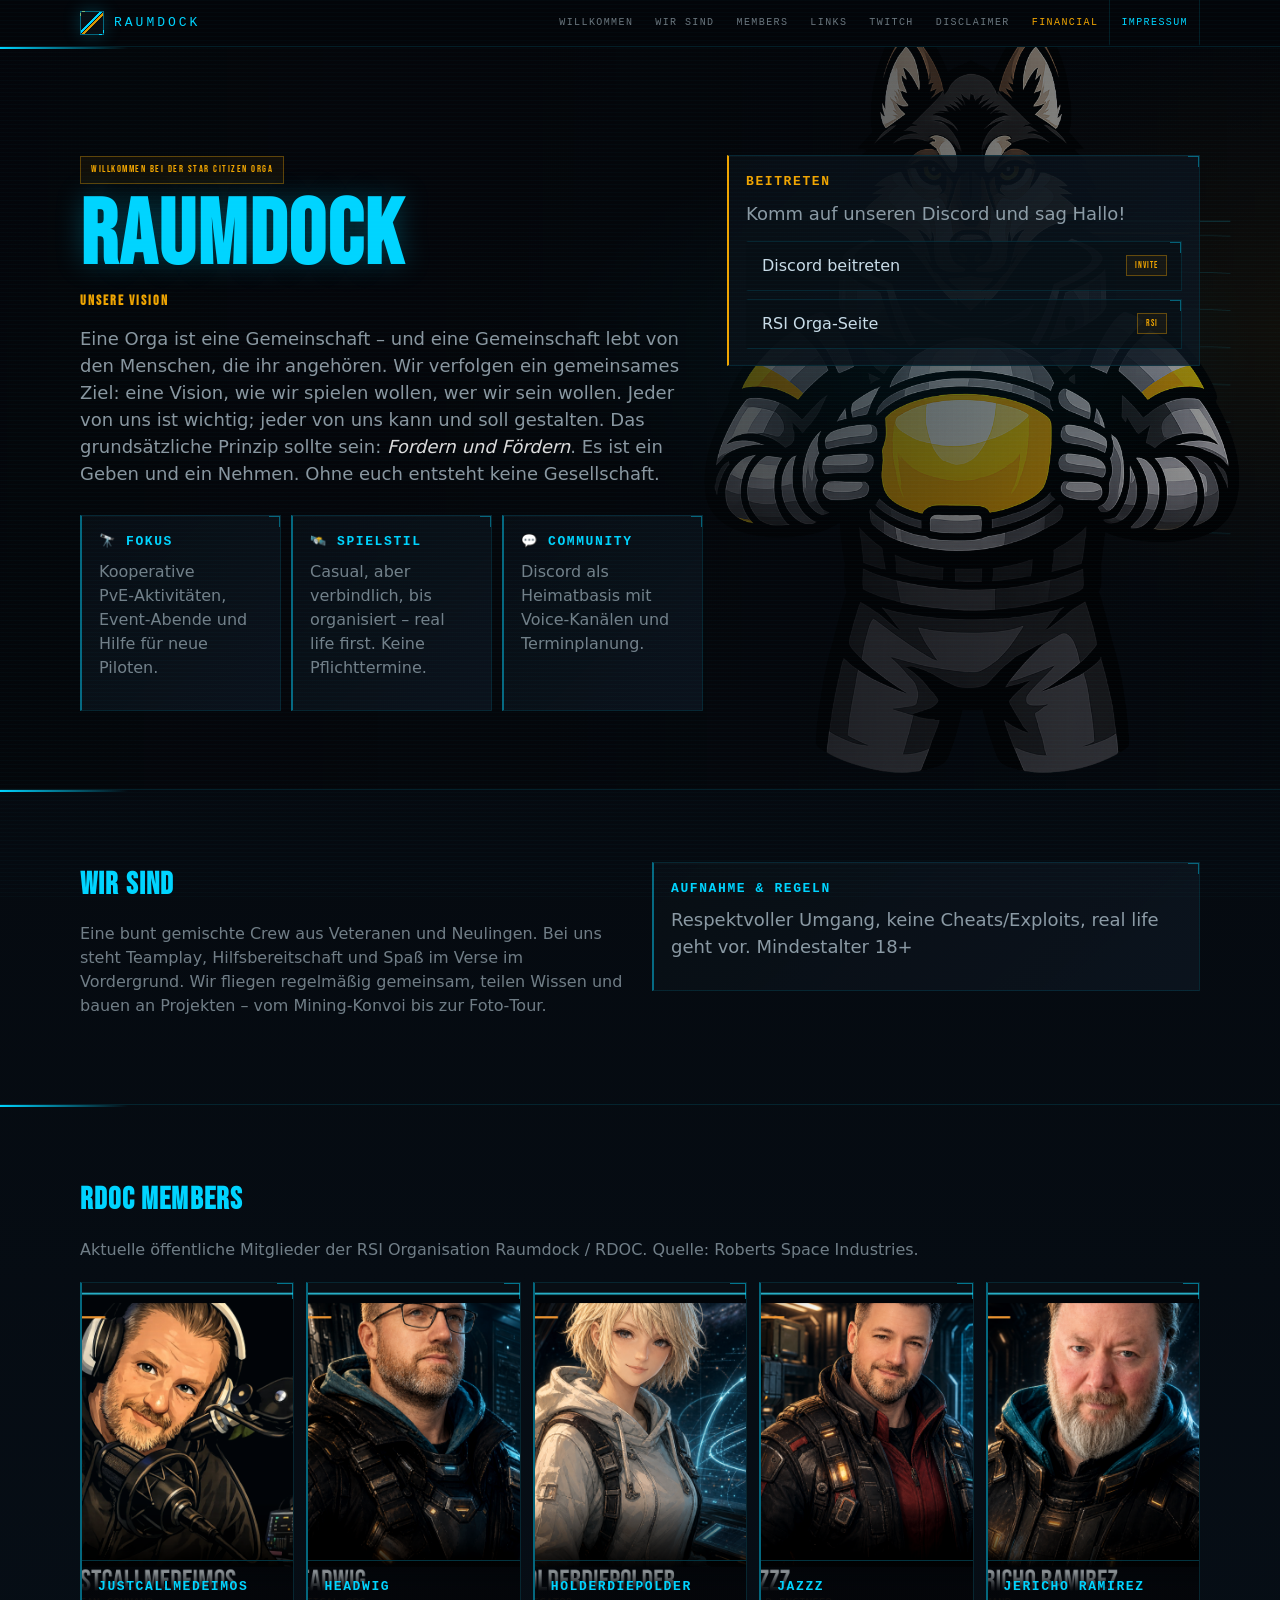
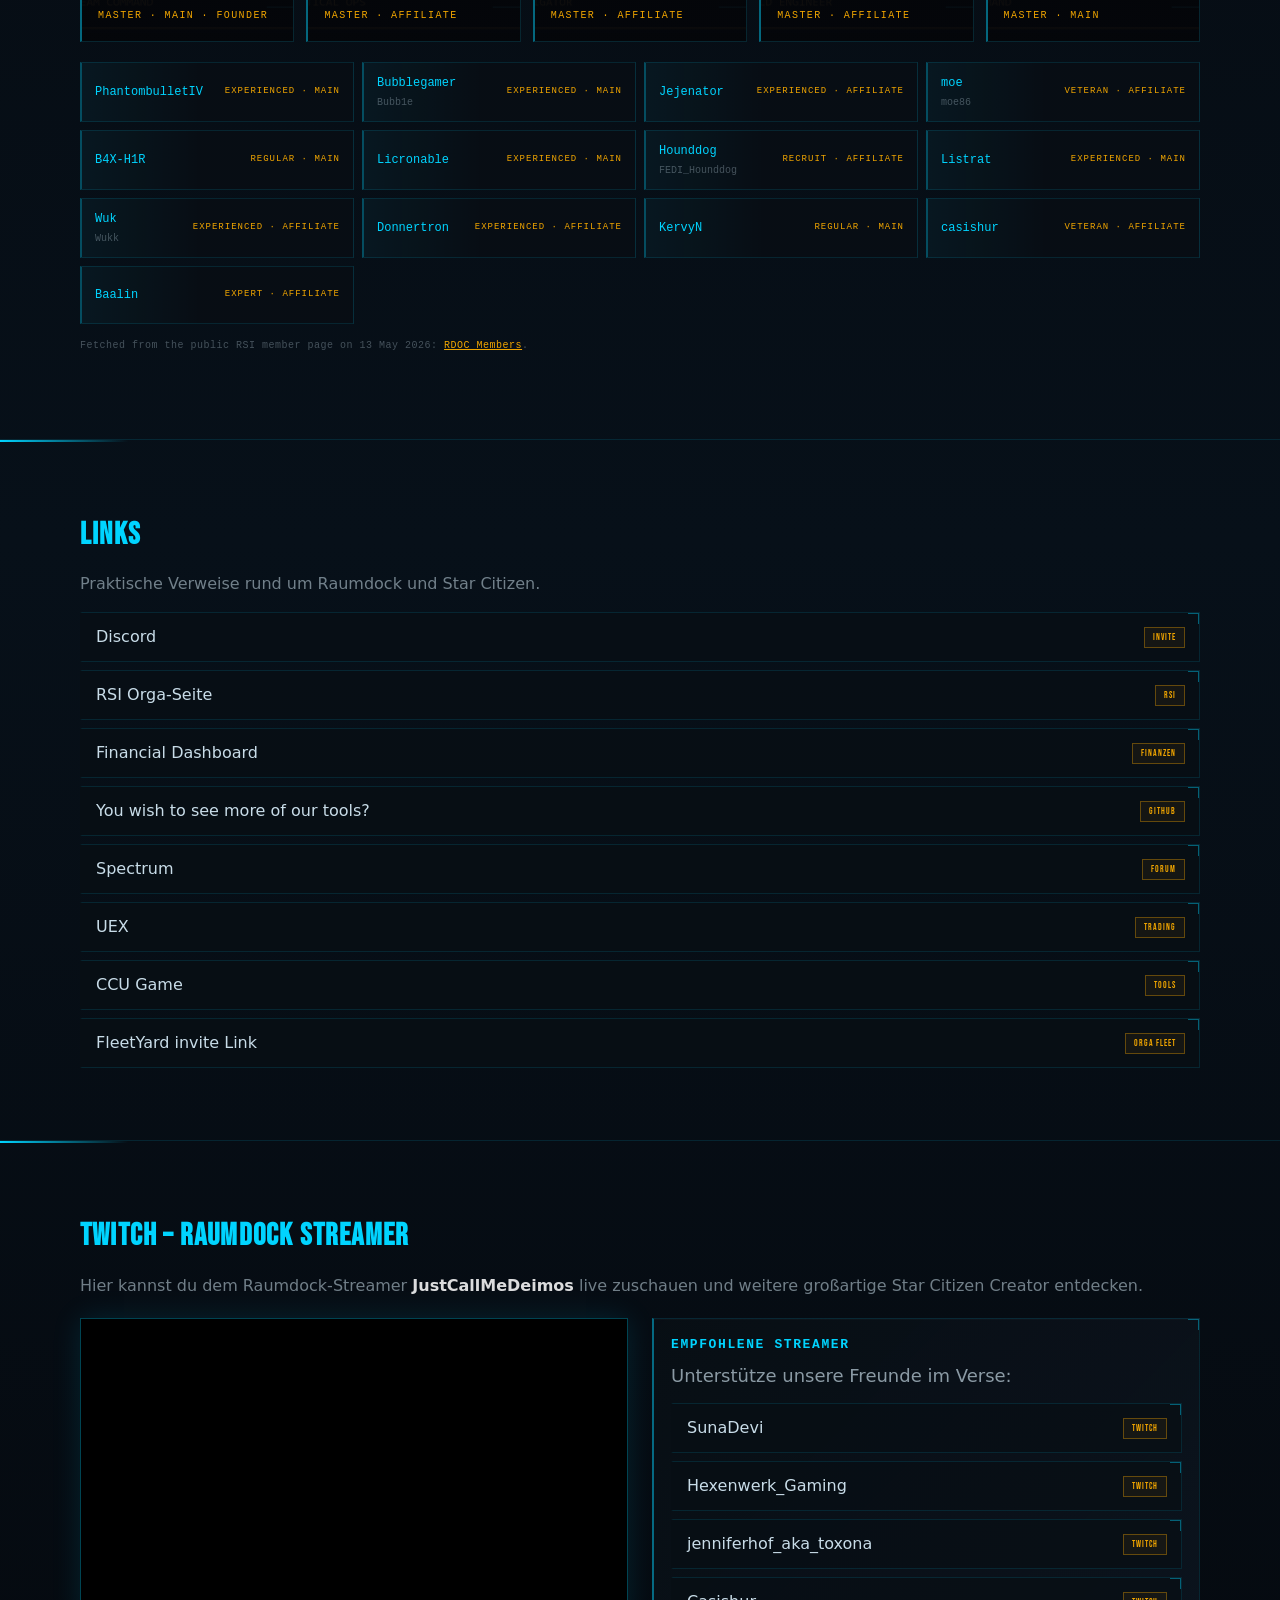
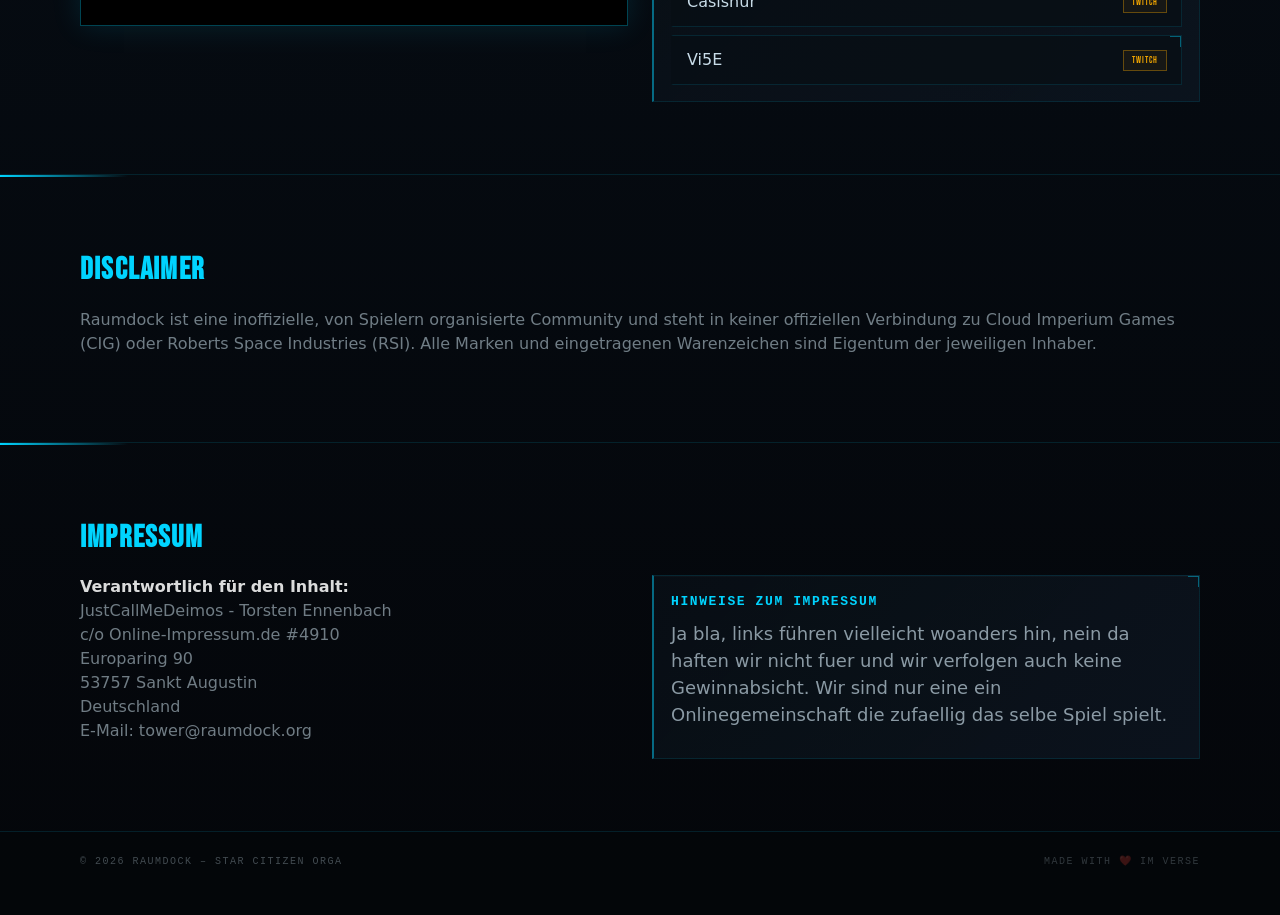
==== commit 72da6e5c: "add more members" ====
--- a/index.html
+++ b/index.html
@@ -10,7 +10,7 @@
   <meta property="og:type" content="website" />
   <meta name="theme-color" content="#0a0a0a" />
   <link rel="icon" href="data:image/svg+xml,%3Csvg xmlns='http://www.w3.org/2000/svg' viewBox='0 0 100 100'%3E%3Cg fill='none' stroke='black' stroke-width='0'%3E%3Ccircle cx='50' cy='50' r='48' fill='%230a0a0a'/%3E%3Cpath d='M22 62 q28 14 56 0 l-6-22 q-24-10-44 0 z' fill='%23444'/%3E%3Cellipse cx='50' cy='46' rx='26' ry='18' fill='%23f6c200'/%3E%3Cellipse cx='62' cy='40' rx='8' ry='5' fill='%23fff7'/%3E%3C/g%3E%3C/svg%3E" />
-  <link rel="stylesheet" href="/assets/styles.css?v=20260513-streamertools-csp" />
+  <link rel="stylesheet" href="/assets/styles.css?v=20260513-rsi-members" />
 </head>
 <body>
   <header class="hd">
@@ -22,6 +22,7 @@
         <div class="mn" aria-label="Hauptmenü">
           <a href="#willkommen">Willkommen</a>
           <a href="#wir-sind">Wir sind</a>
+          <a href="#members">Members</a>
           <a href="#links">Links</a>
           <a href="#twitch">Twitch</a>
           <a href="#disclaimer">Disclaimer</a>
@@ -34,11 +35,12 @@
   </header>
 
 
-  <div class="drw" id="drw" aria-hidden="true">
+  <div class="drw" id="drw" aria-hidden="true" hidden>
     <div class="ctr pnl">
       <nav class="mn-m">
         <a href="#willkommen">Willkommen</a>
         <a href="#wir-sind">Wir sind</a>
+        <a href="#members">Members</a>
         <a href="#links">Links</a>
         <a href="#twitch">Twitch</a>
         <a href="#disclaimer">Disclaimer</a>
@@ -93,6 +95,66 @@
           </div>
         </div>
       </div>
+    </section>
+
+    <section id="members">
+      <div class="ctr">
+        <h2>RDOC Members</h2>
+        <p>Aktuelle öffentliche Mitglieder der RSI Organisation Raumdock / RDOC. Quelle: Roberts Space Industries.</p>
+        <div class="member-grid m20">
+          <a class="streamer-card featured" href="https://robertsspaceindustries.com/citizens/JustCallMeDeimos" target="_blank" rel="noopener">
+            <img src="/assets/streamer-deimos.png" alt="JustCallMeDeimos" loading="lazy">
+            <div class="streamer-meta">
+              <h3>JustCallMeDeimos</h3>
+              <span>Master &middot; Main &middot; Founder</span>
+            </div>
+          </a>
+          <a class="streamer-card featured" href="https://robertsspaceindustries.com/citizens/HEADWiG" target="_blank" rel="noopener">
+            <img src="/assets/streamer-headwig.png" alt="HEADWiG" loading="lazy">
+            <div class="streamer-meta">
+              <h3>HEADWiG</h3>
+              <span>Master &middot; Affiliate</span>
+            </div>
+          </a>
+          <a class="streamer-card featured" href="https://robertsspaceindustries.com/citizens/HolderdiePolder" target="_blank" rel="noopener">
+            <img src="/assets/streamer-holderdiepolder.png" alt="HolderdiePolder" loading="lazy">
+            <div class="streamer-meta">
+              <h3>HolderdiePolder</h3>
+              <span>Master &middot; Affiliate</span>
+            </div>
+          </a>
+          <a class="streamer-card featured" href="https://robertsspaceindustries.com/citizens/jazZz" target="_blank" rel="noopener">
+            <img src="/assets/streamer-jazzz.png" alt="Jazzz" loading="lazy">
+            <div class="streamer-meta">
+              <h3>jazZz</h3>
+              <span>Master &middot; Affiliate</span>
+            </div>
+          </a>
+          <a class="streamer-card featured" href="https://robertsspaceindustries.com/citizens/JerichoRamirez" target="_blank" rel="noopener">
+            <img src="/assets/streamer-jericho.png" alt="Jericho Ramirez" loading="lazy">
+            <div class="streamer-meta">
+              <h3>Jericho Ramirez</h3>
+              <span>Master &middot; Main</span>
+            </div>
+          </a>
+        </div>
+        <div class="member-list m20">
+          <a href="https://robertsspaceindustries.com/citizens/PhantombulletIV" target="_blank" rel="noopener"><span>PhantombulletIV</span><strong>Experienced &middot; Main</strong></a>
+          <a href="https://robertsspaceindustries.com/citizens/Bubb1e" target="_blank" rel="noopener"><span>Bubblegamer <em>Bubb1e</em></span><strong>Experienced &middot; Main</strong></a>
+          <a href="https://robertsspaceindustries.com/citizens/Jejenator" target="_blank" rel="noopener"><span>Jejenator</span><strong>Experienced &middot; Affiliate</strong></a>
+          <a href="https://robertsspaceindustries.com/citizens/moe86" target="_blank" rel="noopener"><span>moe <em>moe86</em></span><strong>Veteran &middot; Affiliate</strong></a>
+          <a href="https://robertsspaceindustries.com/citizens/B4X-H1R" target="_blank" rel="noopener"><span>B4X-H1R</span><strong>Regular &middot; Main</strong></a>
+          <a href="https://robertsspaceindustries.com/citizens/Licronable" target="_blank" rel="noopener"><span>Licronable</span><strong>Experienced &middot; Main</strong></a>
+          <a href="https://robertsspaceindustries.com/citizens/FEDI_Hounddog" target="_blank" rel="noopener"><span>Hounddog <em>FEDI_Hounddog</em></span><strong>Recruit &middot; Affiliate</strong></a>
+          <a href="https://robertsspaceindustries.com/citizens/Listrat" target="_blank" rel="noopener"><span>Listrat</span><strong>Experienced &middot; Main</strong></a>
+          <a href="https://robertsspaceindustries.com/citizens/Wukk" target="_blank" rel="noopener"><span>Wuk <em>Wukk</em></span><strong>Experienced &middot; Affiliate</strong></a>
+          <a href="https://robertsspaceindustries.com/citizens/Donnertron" target="_blank" rel="noopener"><span>Donnertron</span><strong>Experienced &middot; Affiliate</strong></a>
+          <a href="https://robertsspaceindustries.com/citizens/KervyN" target="_blank" rel="noopener"><span>KervyN</span><strong>Regular &middot; Main</strong></a>
+          <a href="https://robertsspaceindustries.com/citizens/casishur" target="_blank" rel="noopener"><span>casishur</span><strong>Veteran &middot; Affiliate</strong></a>
+          <a href="https://robertsspaceindustries.com/citizens/Baalin" target="_blank" rel="noopener"><span>Baalin</span><strong>Expert &middot; Affiliate</strong></a>
+        </div>
+        <p class="member-source">Fetched from the public RSI member page on 13 May 2026: <a href="https://robertsspaceindustries.com/en/orgs/RDOC/members" target="_blank" rel="noopener">RDOC Members</a>.</p>
+        </div>
     </section>
 
     <section id="links">
@@ -175,7 +237,7 @@
     </div>
   </footer>
 
-  <script src="/assets/main.js" defer></script>
+  <script src="/assets/main.js?v=20260513-navfix" defer></script>
   <script src="/assets/events.js" defer></script>
 </body>
 </html>
--- a/assets/styles.css
+++ b/assets/styles.css
@@ -31,6 +31,10 @@
   box-sizing: border-box;
 }
 
+[hidden] {
+  display: none !important;
+}
+
 html {
   scroll-behavior: smooth;
 }
@@ -350,6 +354,148 @@
   border-left-color: var(--gold);
 }
 
+.streamer-grid,
+.member-grid {
+  display: grid;
+  grid-template-columns: repeat(auto-fit, minmax(190px, 1fr));
+  gap: 12px;
+}
+
+.streamer-card {
+  position: relative;
+  display: block;
+  overflow: hidden;
+  min-height: 320px;
+  margin: 0;
+  border: 1px solid var(--bd);
+  border-left: 2px solid rgba(0, 212, 255, .45);
+  background: var(--bg2);
+  color: var(--fg);
+  text-decoration: none;
+}
+
+.streamer-card.featured {
+  min-height: 360px;
+}
+
+.streamer-card::before {
+  content: "";
+  position: absolute;
+  top: 0;
+  right: 0;
+  z-index: 2;
+  width: 16px;
+  height: 16px;
+  border-top: 1px solid rgba(0, 212, 255, .52);
+  border-right: 1px solid rgba(0, 212, 255, .52);
+}
+
+.streamer-card img {
+  display: block;
+  width: 100%;
+  height: 100%;
+  min-height: 320px;
+  object-fit: cover;
+  object-position: center;
+  filter: saturate(.9) contrast(1.05);
+  transition: transform .18s ease, filter .18s ease;
+}
+
+.member-list {
+  display: grid;
+  grid-template-columns: repeat(auto-fit, minmax(240px, 1fr));
+  gap: 8px;
+}
+
+.member-list a {
+  position: relative;
+  display: flex;
+  min-height: 58px;
+  align-items: center;
+  justify-content: space-between;
+  gap: 14px;
+  padding: 11px 13px;
+  color: var(--fg);
+  text-decoration: none;
+  border: 1px solid var(--bd);
+  border-left: 2px solid rgba(0, 212, 255, .32);
+  background:
+    linear-gradient(90deg, rgba(0, 212, 255, .055), transparent 44%),
+    rgba(8, 14, 20, .78);
+}
+
+.member-list a:hover {
+  border-color: rgba(0, 212, 255, .34);
+  border-left-color: var(--gold);
+  background: var(--bg3);
+}
+
+.member-list span {
+  font-family: var(--font-tech);
+  font-size: 12px;
+  color: var(--cyan);
+}
+
+.member-list em {
+  display: block;
+  margin-top: 3px;
+  color: var(--dim);
+  font-style: normal;
+  font-size: 10px;
+}
+
+.member-list strong {
+  flex-shrink: 0;
+  color: var(--gold);
+  font-family: var(--font-tech);
+  font-size: 9px;
+  font-weight: 400;
+  letter-spacing: 1px;
+  text-transform: uppercase;
+  text-align: right;
+}
+
+.member-source {
+  margin-top: 14px;
+  color: var(--dim);
+  font-family: var(--font-tech);
+  font-size: 10px;
+  letter-spacing: .5px;
+}
+
+.member-source a {
+  color: var(--gold);
+}
+
+.streamer-card:hover img {
+  transform: scale(1.025);
+  filter: saturate(1.08) contrast(1.08);
+}
+
+.streamer-meta {
+  position: absolute;
+  left: 0;
+  right: 0;
+  bottom: 0;
+  z-index: 3;
+  padding: 16px;
+  border-top: 1px solid rgba(0, 212, 255, .22);
+  background: linear-gradient(180deg, rgba(4, 6, 10, .12), rgba(4, 6, 10, .94) 34%, rgba(4, 6, 10, .98));
+}
+
+.streamer-meta h3 {
+  margin: 0 0 4px;
+  color: var(--cyan);
+}
+
+.streamer-meta span {
+  color: var(--gold);
+  font-family: var(--font-tech);
+  font-size: 10px;
+  letter-spacing: 1.4px;
+  text-transform: uppercase;
+}
+
 .pill {
   flex-shrink: 0;
   padding: 3px 8px;
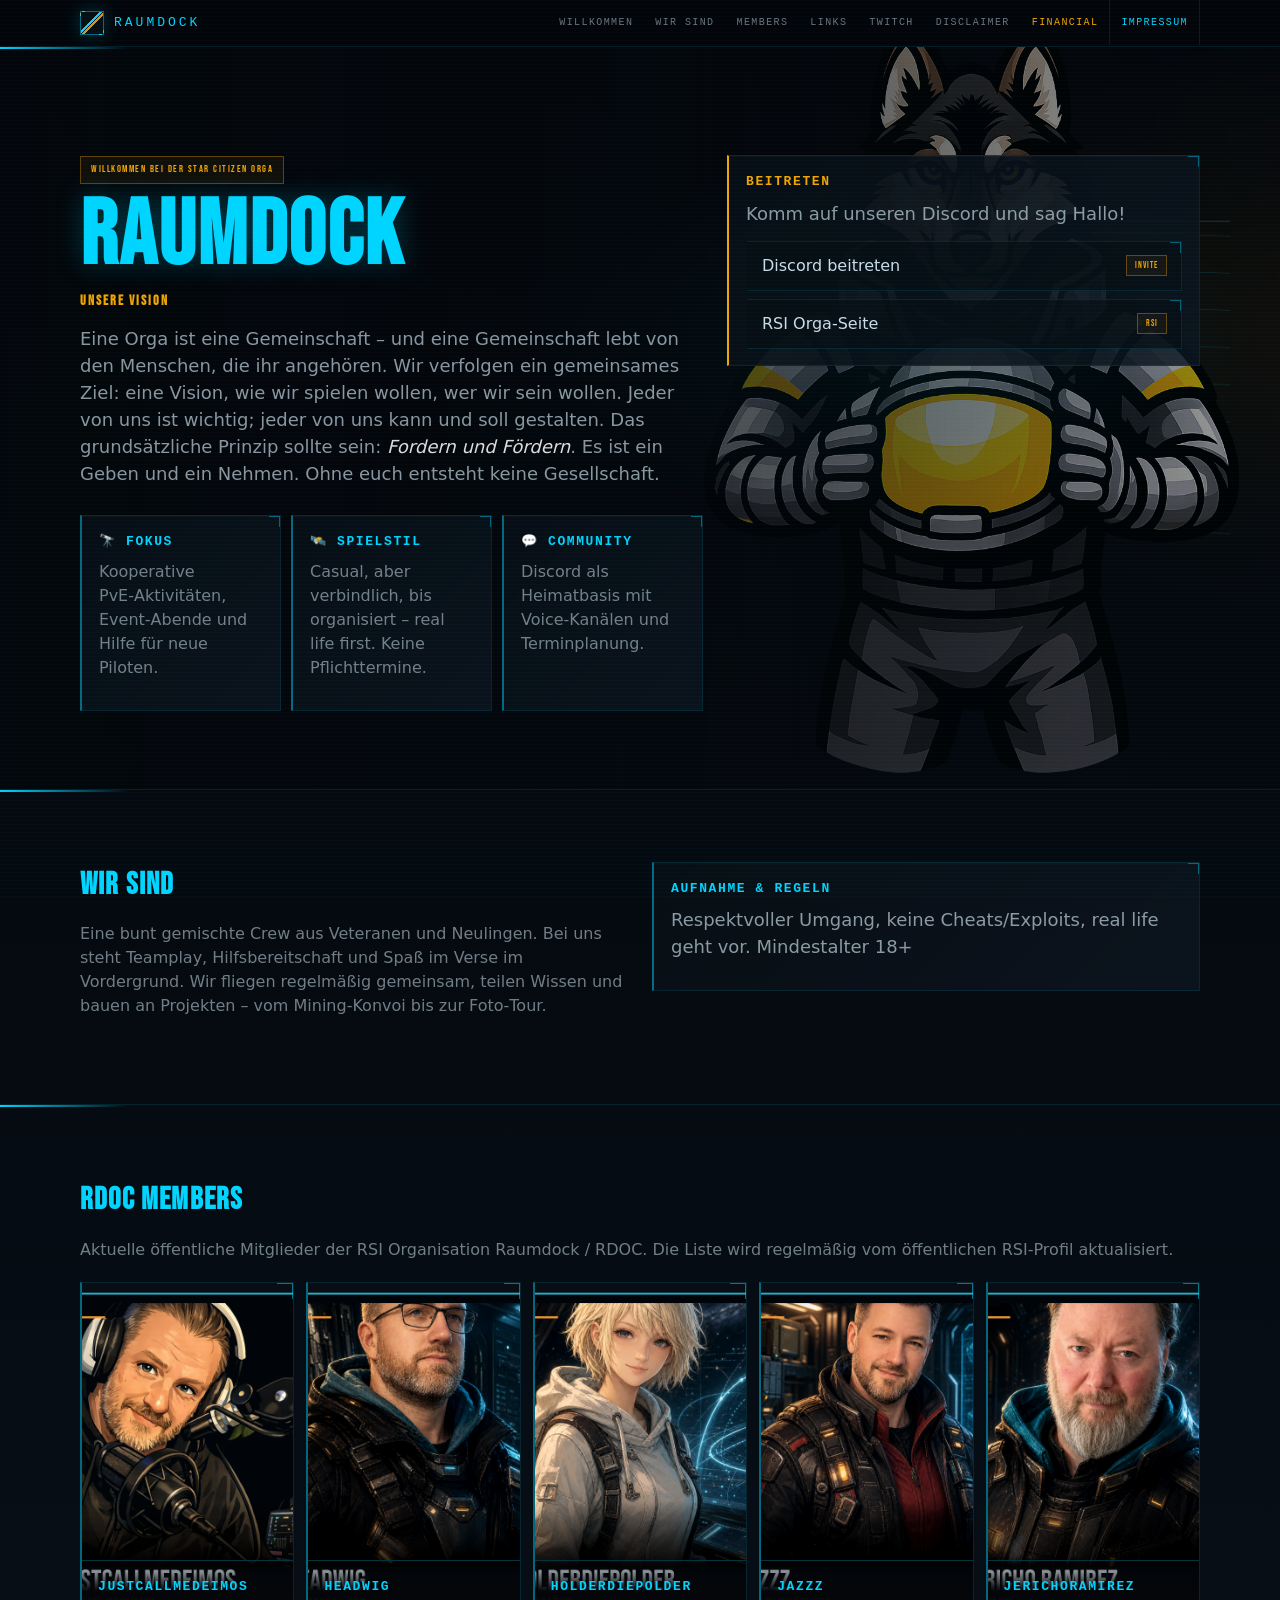
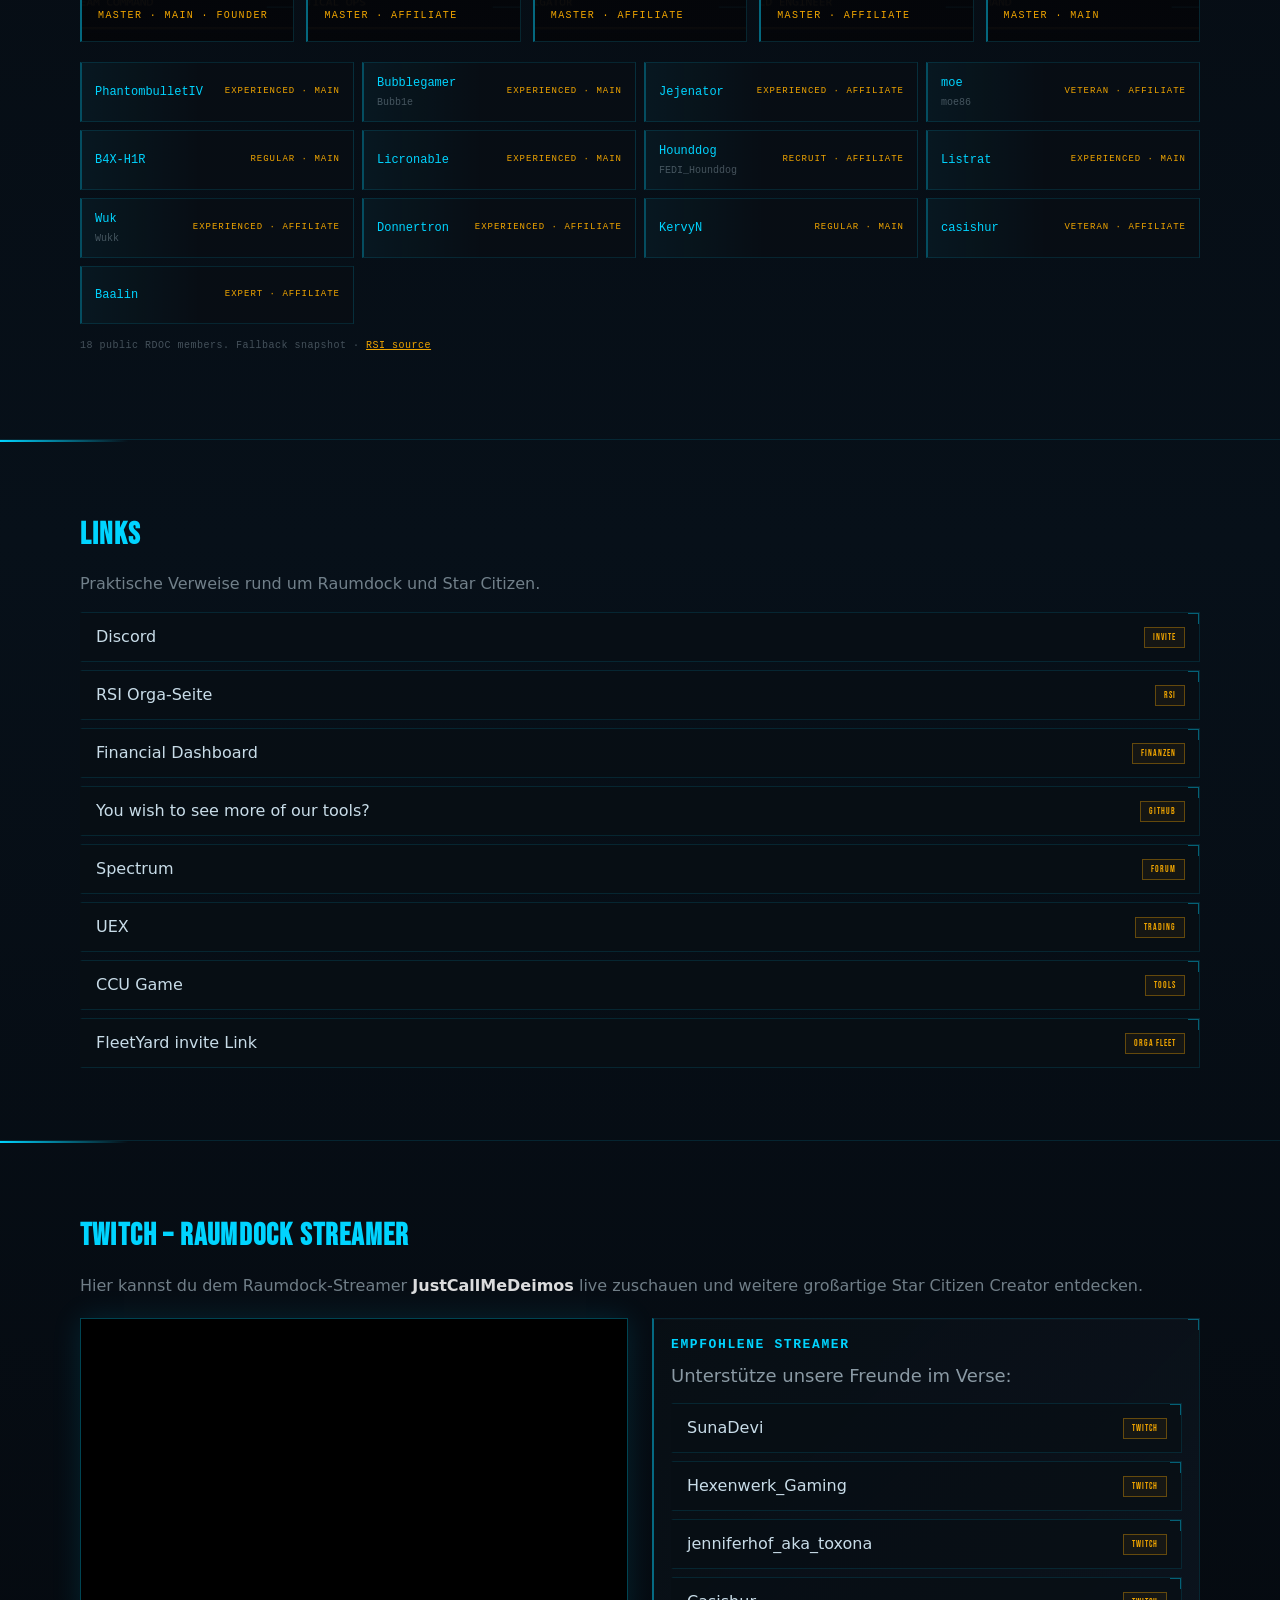
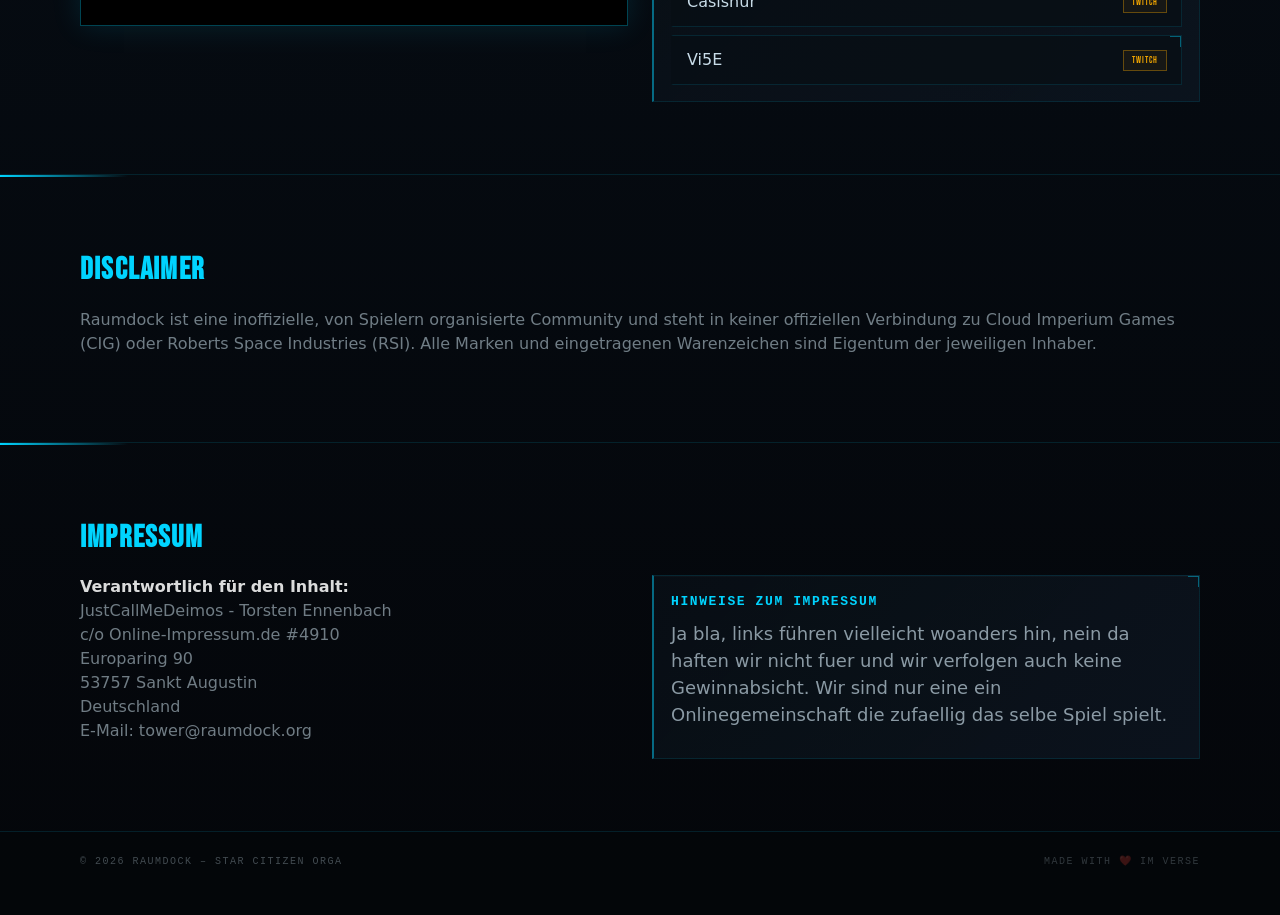
==== commit 4b6b06fe: "a lot" ====
--- a/index.html
+++ b/index.html
@@ -100,60 +100,10 @@
     <section id="members">
       <div class="ctr">
         <h2>RDOC Members</h2>
-        <p>Aktuelle öffentliche Mitglieder der RSI Organisation Raumdock / RDOC. Quelle: Roberts Space Industries.</p>
-        <div class="member-grid m20">
-          <a class="streamer-card featured" href="https://robertsspaceindustries.com/citizens/JustCallMeDeimos" target="_blank" rel="noopener">
-            <img src="/assets/streamer-deimos.png" alt="JustCallMeDeimos" loading="lazy">
-            <div class="streamer-meta">
-              <h3>JustCallMeDeimos</h3>
-              <span>Master &middot; Main &middot; Founder</span>
-            </div>
-          </a>
-          <a class="streamer-card featured" href="https://robertsspaceindustries.com/citizens/HEADWiG" target="_blank" rel="noopener">
-            <img src="/assets/streamer-headwig.png" alt="HEADWiG" loading="lazy">
-            <div class="streamer-meta">
-              <h3>HEADWiG</h3>
-              <span>Master &middot; Affiliate</span>
-            </div>
-          </a>
-          <a class="streamer-card featured" href="https://robertsspaceindustries.com/citizens/HolderdiePolder" target="_blank" rel="noopener">
-            <img src="/assets/streamer-holderdiepolder.png" alt="HolderdiePolder" loading="lazy">
-            <div class="streamer-meta">
-              <h3>HolderdiePolder</h3>
-              <span>Master &middot; Affiliate</span>
-            </div>
-          </a>
-          <a class="streamer-card featured" href="https://robertsspaceindustries.com/citizens/jazZz" target="_blank" rel="noopener">
-            <img src="/assets/streamer-jazzz.png" alt="Jazzz" loading="lazy">
-            <div class="streamer-meta">
-              <h3>jazZz</h3>
-              <span>Master &middot; Affiliate</span>
-            </div>
-          </a>
-          <a class="streamer-card featured" href="https://robertsspaceindustries.com/citizens/JerichoRamirez" target="_blank" rel="noopener">
-            <img src="/assets/streamer-jericho.png" alt="Jericho Ramirez" loading="lazy">
-            <div class="streamer-meta">
-              <h3>Jericho Ramirez</h3>
-              <span>Master &middot; Main</span>
-            </div>
-          </a>
-        </div>
-        <div class="member-list m20">
-          <a href="https://robertsspaceindustries.com/citizens/PhantombulletIV" target="_blank" rel="noopener"><span>PhantombulletIV</span><strong>Experienced &middot; Main</strong></a>
-          <a href="https://robertsspaceindustries.com/citizens/Bubb1e" target="_blank" rel="noopener"><span>Bubblegamer <em>Bubb1e</em></span><strong>Experienced &middot; Main</strong></a>
-          <a href="https://robertsspaceindustries.com/citizens/Jejenator" target="_blank" rel="noopener"><span>Jejenator</span><strong>Experienced &middot; Affiliate</strong></a>
-          <a href="https://robertsspaceindustries.com/citizens/moe86" target="_blank" rel="noopener"><span>moe <em>moe86</em></span><strong>Veteran &middot; Affiliate</strong></a>
-          <a href="https://robertsspaceindustries.com/citizens/B4X-H1R" target="_blank" rel="noopener"><span>B4X-H1R</span><strong>Regular &middot; Main</strong></a>
-          <a href="https://robertsspaceindustries.com/citizens/Licronable" target="_blank" rel="noopener"><span>Licronable</span><strong>Experienced &middot; Main</strong></a>
-          <a href="https://robertsspaceindustries.com/citizens/FEDI_Hounddog" target="_blank" rel="noopener"><span>Hounddog <em>FEDI_Hounddog</em></span><strong>Recruit &middot; Affiliate</strong></a>
-          <a href="https://robertsspaceindustries.com/citizens/Listrat" target="_blank" rel="noopener"><span>Listrat</span><strong>Experienced &middot; Main</strong></a>
-          <a href="https://robertsspaceindustries.com/citizens/Wukk" target="_blank" rel="noopener"><span>Wuk <em>Wukk</em></span><strong>Experienced &middot; Affiliate</strong></a>
-          <a href="https://robertsspaceindustries.com/citizens/Donnertron" target="_blank" rel="noopener"><span>Donnertron</span><strong>Experienced &middot; Affiliate</strong></a>
-          <a href="https://robertsspaceindustries.com/citizens/KervyN" target="_blank" rel="noopener"><span>KervyN</span><strong>Regular &middot; Main</strong></a>
-          <a href="https://robertsspaceindustries.com/citizens/casishur" target="_blank" rel="noopener"><span>casishur</span><strong>Veteran &middot; Affiliate</strong></a>
-          <a href="https://robertsspaceindustries.com/citizens/Baalin" target="_blank" rel="noopener"><span>Baalin</span><strong>Expert &middot; Affiliate</strong></a>
-        </div>
-        <p class="member-source">Fetched from the public RSI member page on 13 May 2026: <a href="https://robertsspaceindustries.com/en/orgs/RDOC/members" target="_blank" rel="noopener">RDOC Members</a>.</p>
+        <p>Aktuelle öffentliche Mitglieder der RSI Organisation Raumdock / RDOC. Die Liste wird regelmäßig vom öffentlichen RSI-Profil aktualisiert.</p>
+        <div class="member-grid m20" id="member-featured" aria-live="polite"></div>
+        <div class="member-list m20" id="member-list" aria-live="polite"></div>
+        <p class="member-source" id="member-source">Members werden geladen...</p>
         </div>
     </section>
 
@@ -238,6 +188,7 @@
   </footer>
 
   <script src="/assets/main.js?v=20260513-navfix" defer></script>
+  <script src="/assets/members.js?v=20260513-sync" defer></script>
   <script src="/assets/events.js" defer></script>
 </body>
 </html>
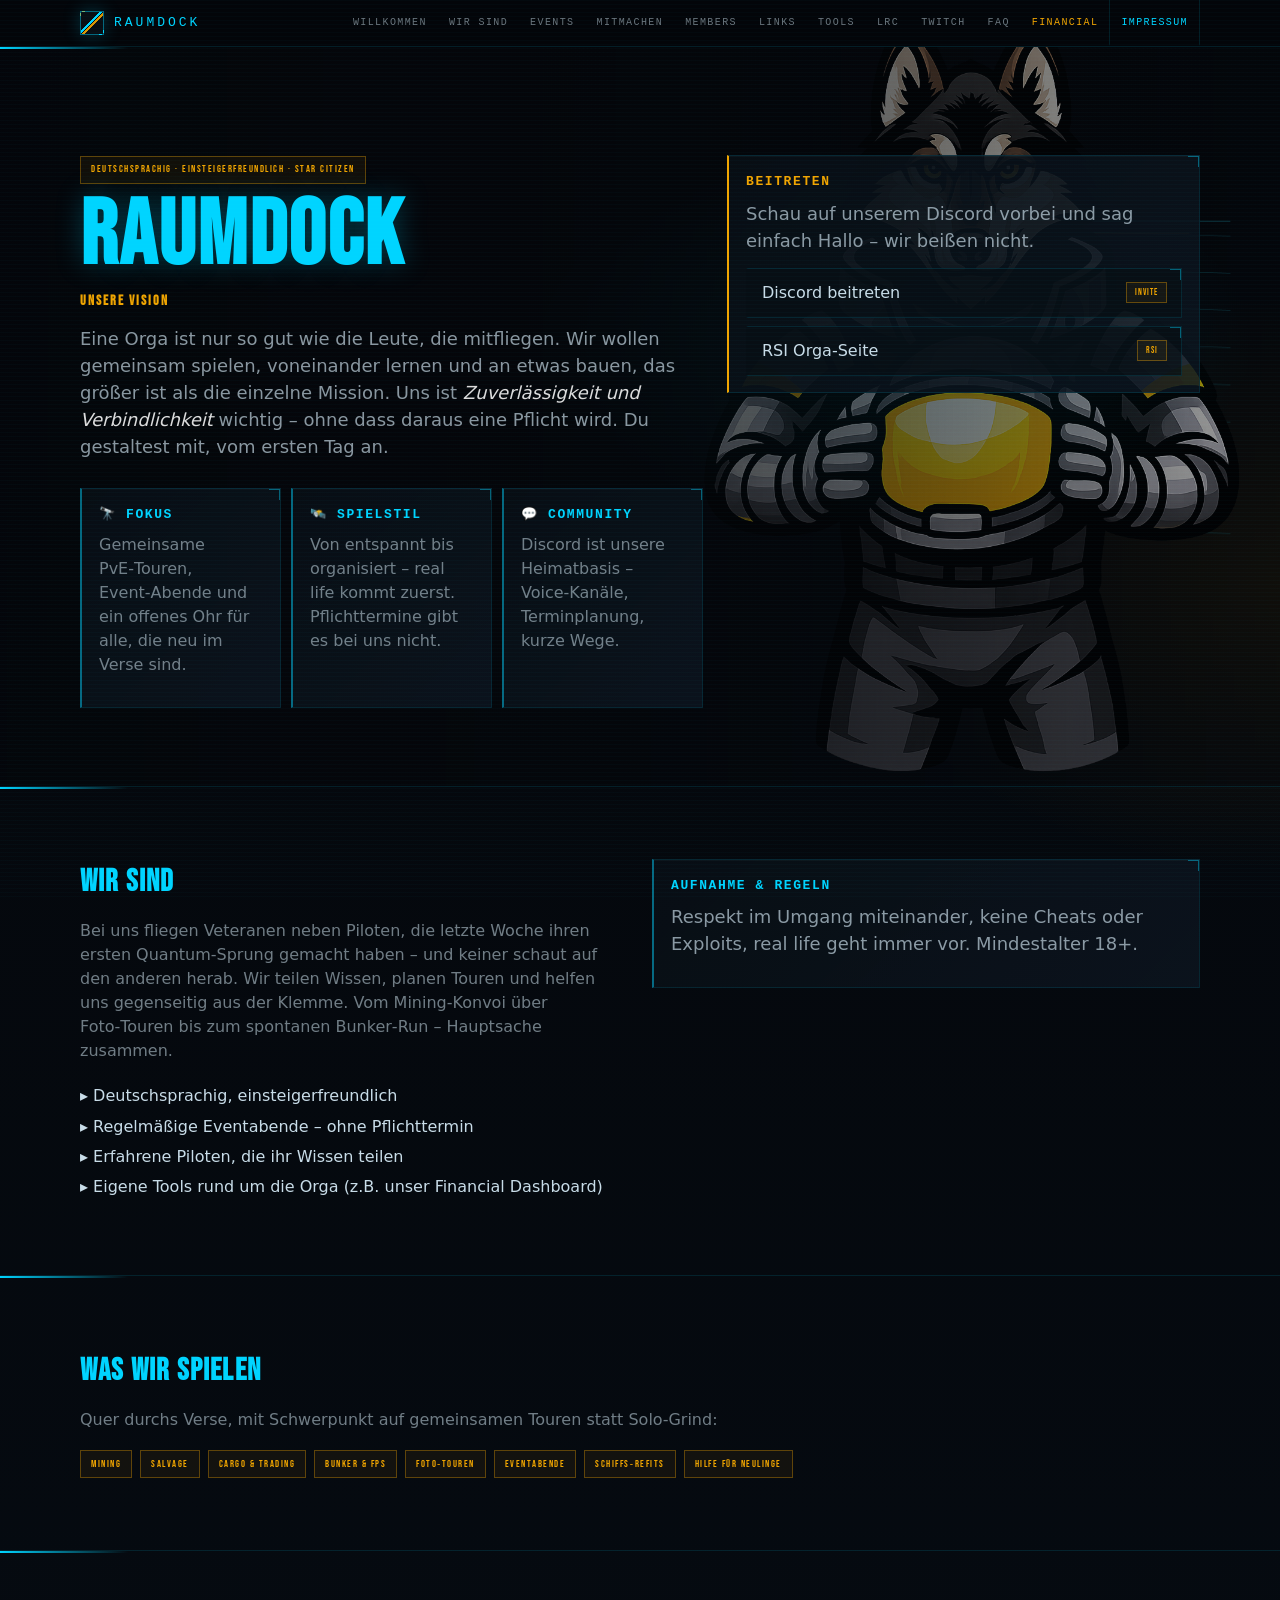
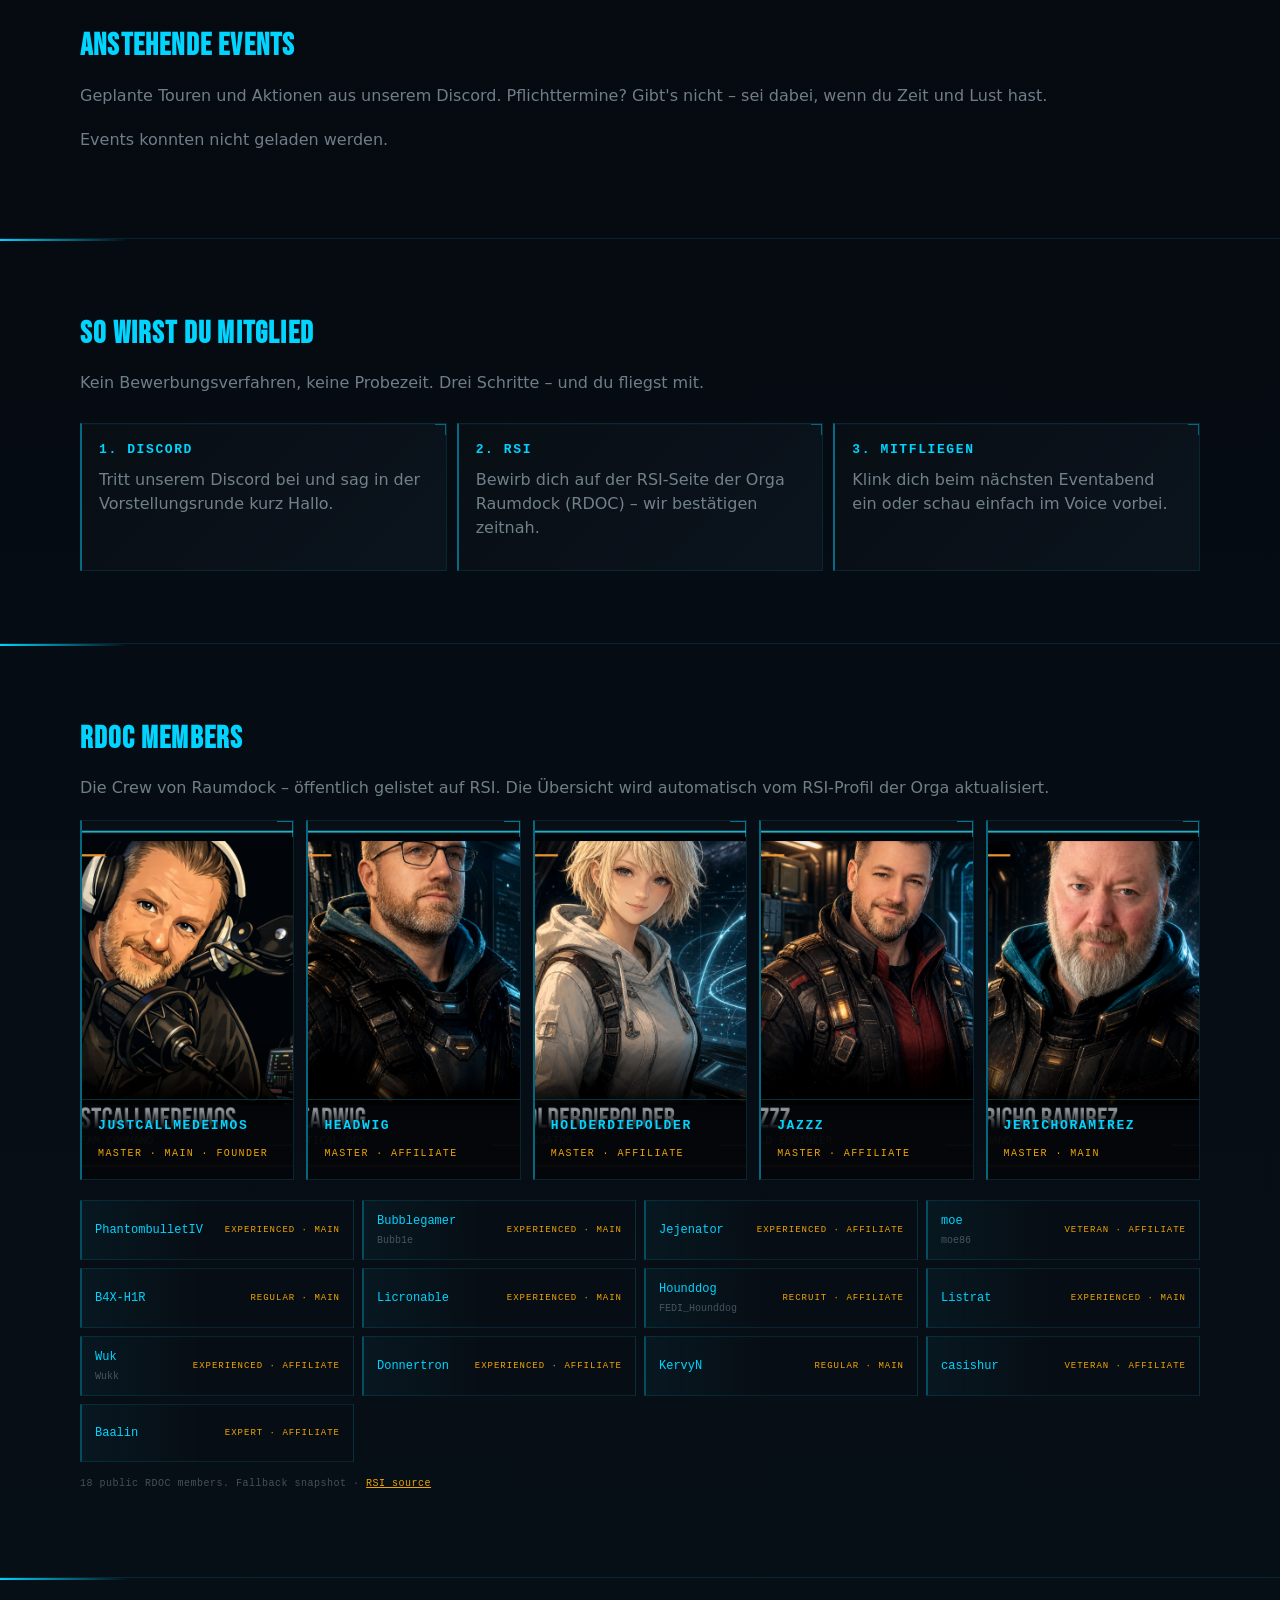
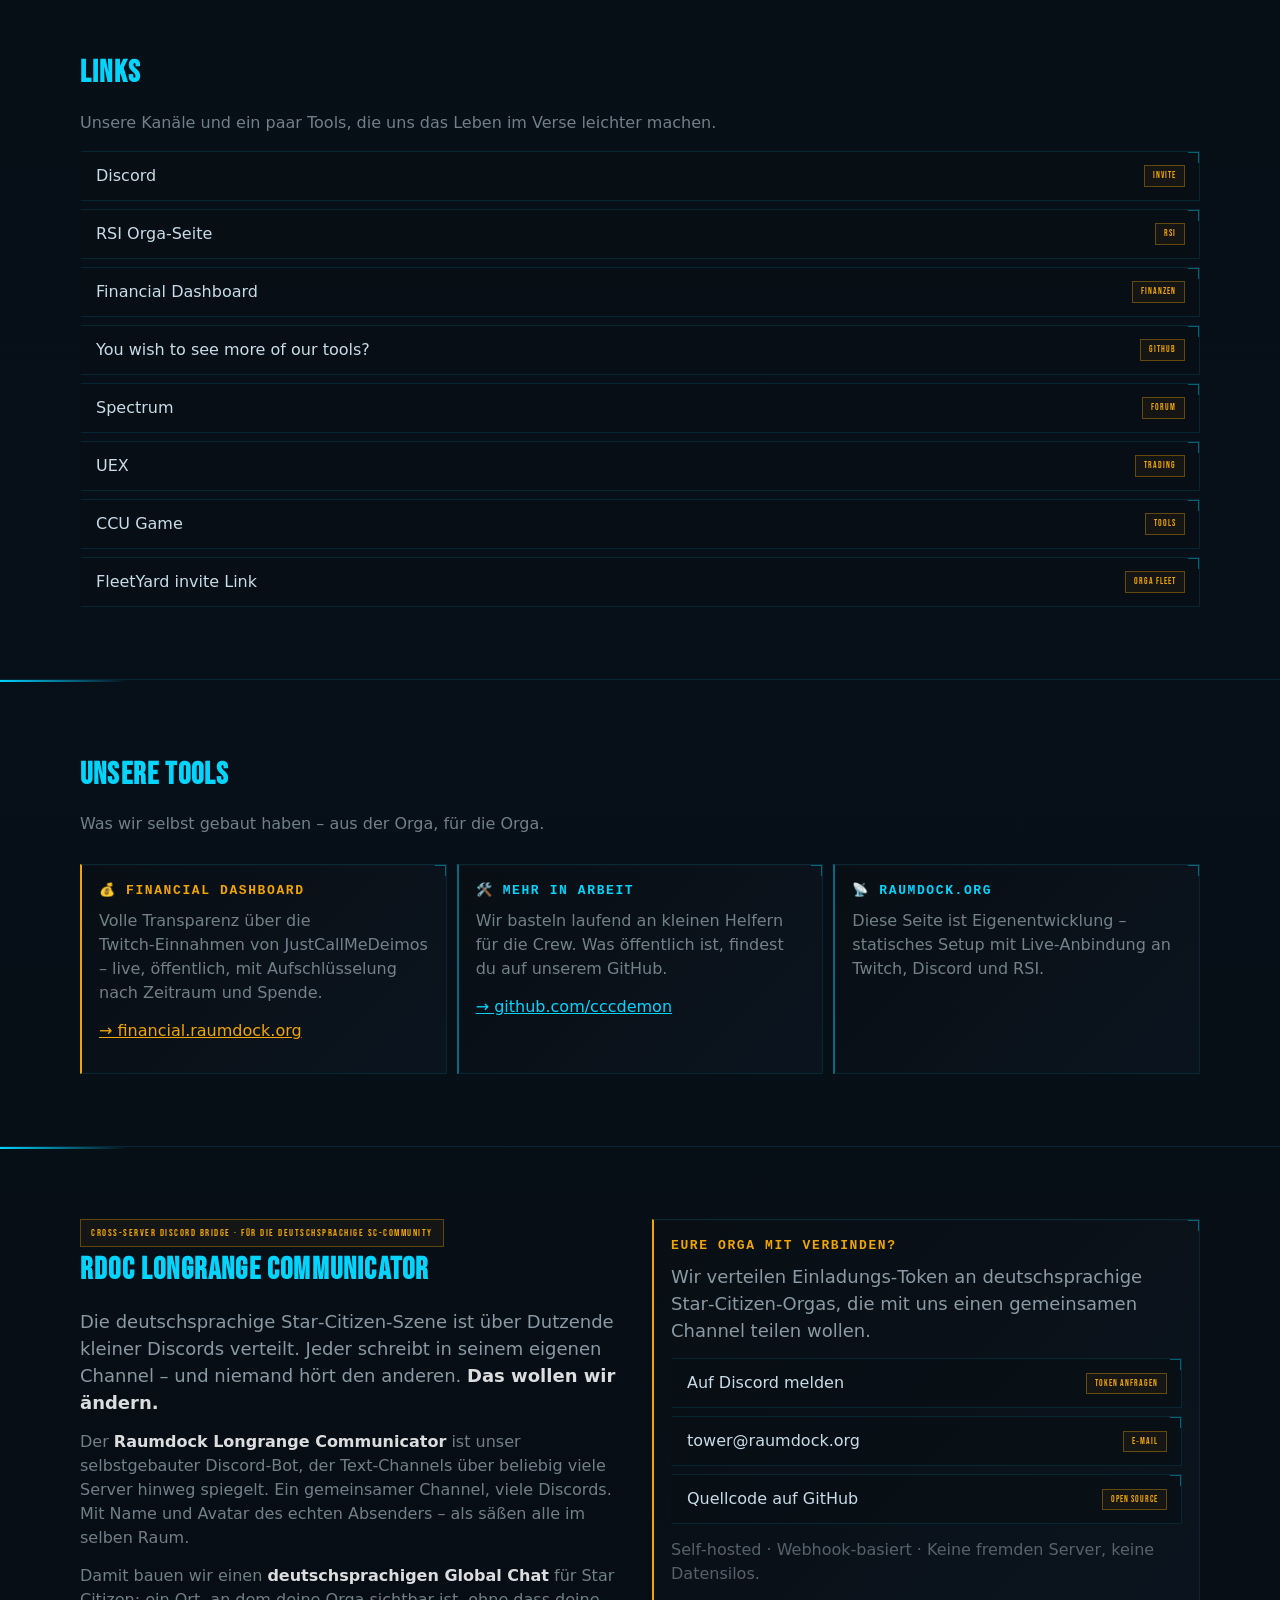
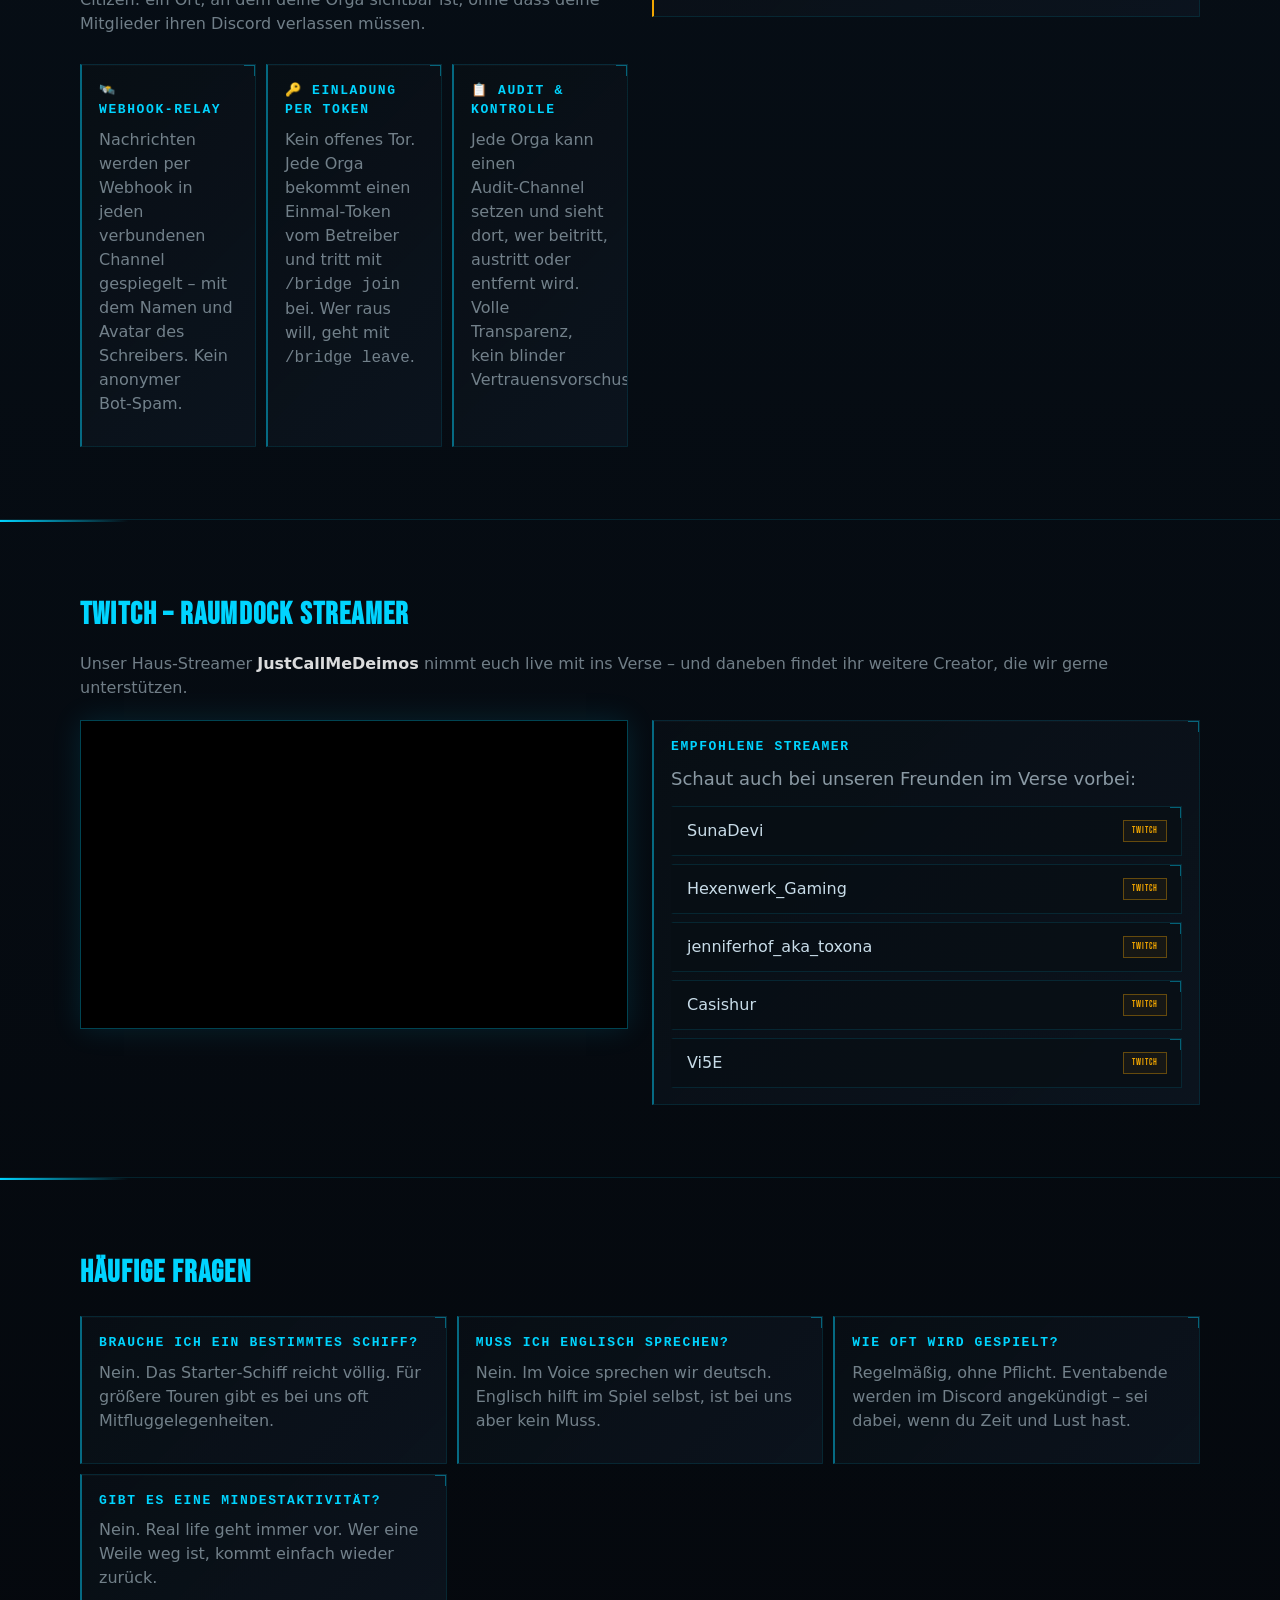
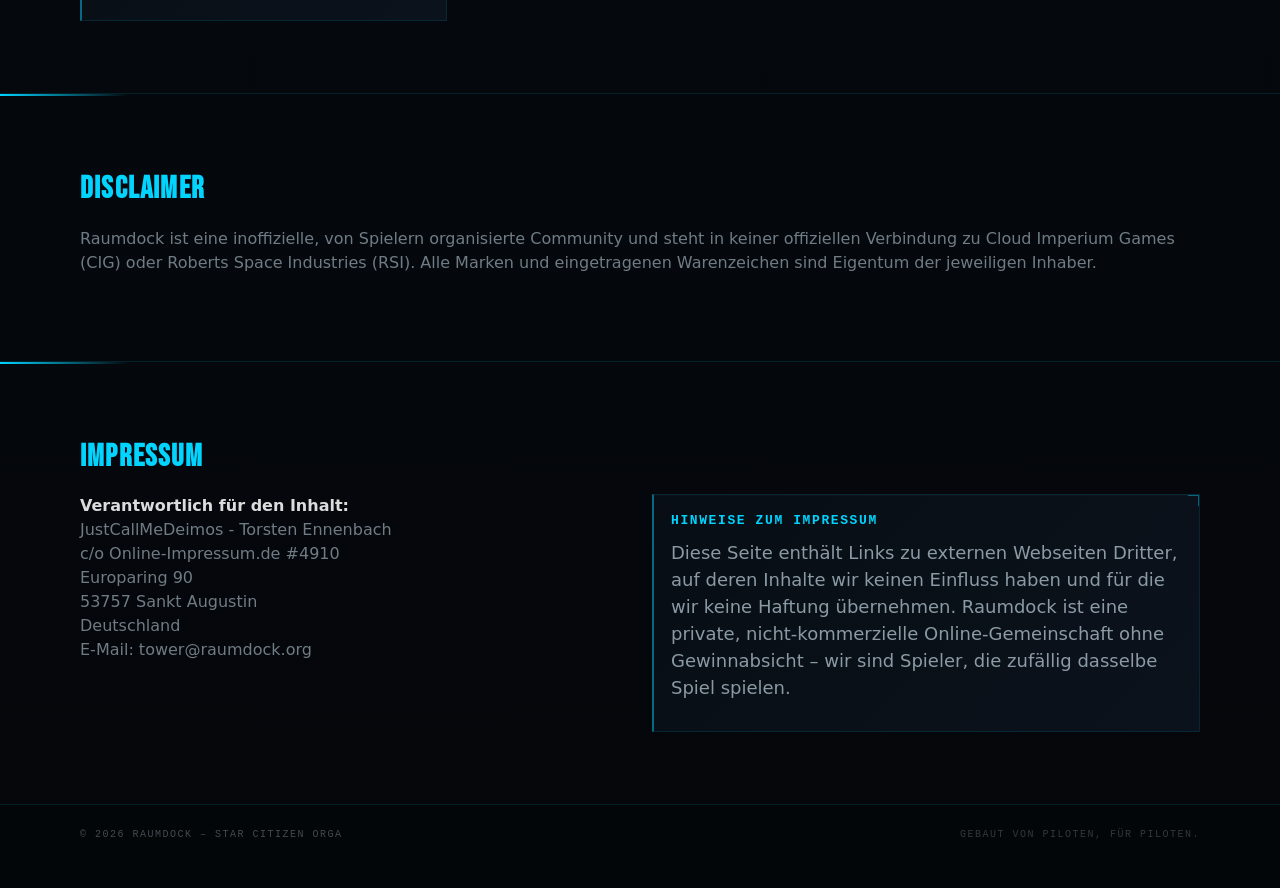
==== commit 3917f504: "added kubernetes support :D" ====
--- a/index.html
+++ b/index.html
@@ -3,10 +3,10 @@
 <head>
   <meta charset="utf-8" />
   <meta name="viewport" content="width=device-width, initial-scale=1" />
-  <title>Raumdock – Star Citizen Orga</title>
-  <meta name="description" content="Raumdock ist eine deutschsprachige Star Citizen Orga. Tritt unserem Discord bei, nimm an Events teil und lerne uns kennen." />
-  <meta property="og:title" content="Raumdock – Star Citizen Orga" />
-  <meta property="og:description" content="Tritt unserem Discord bei, nimm an Events teil und lerne uns kennen." />
+  <title>Raumdock – Deutschsprachige Star Citizen Orga</title>
+  <meta name="description" content="Raumdock – deutschsprachige, einsteigerfreundliche Star Citizen Orga. Gemeinsam fliegen, voneinander lernen, Eventabende ohne Pflicht. Komm auf unseren Discord." />
+  <meta property="og:title" content="Raumdock – Deutschsprachige Star Citizen Orga" />
+  <meta property="og:description" content="Deutschsprachige, einsteigerfreundliche Star Citizen Orga. Gemeinsam fliegen, voneinander lernen, Eventabende ohne Pflicht." />
   <meta property="og:type" content="website" />
   <meta name="theme-color" content="#0a0a0a" />
   <link rel="icon" href="data:image/svg+xml,%3Csvg xmlns='http://www.w3.org/2000/svg' viewBox='0 0 100 100'%3E%3Cg fill='none' stroke='black' stroke-width='0'%3E%3Ccircle cx='50' cy='50' r='48' fill='%230a0a0a'/%3E%3Cpath d='M22 62 q28 14 56 0 l-6-22 q-24-10-44 0 z' fill='%23444'/%3E%3Cellipse cx='50' cy='46' rx='26' ry='18' fill='%23f6c200'/%3E%3Cellipse cx='62' cy='40' rx='8' ry='5' fill='%23fff7'/%3E%3C/g%3E%3C/svg%3E" />
@@ -18,14 +18,21 @@
       <nav class="nv">
         <div class="br">
           <span class="lg" aria-hidden="true"></span><span>Raumdock</span>
+          <a id="twitch-live" class="live-badge" href="https://twitch.tv/JustCallMeDeimos" target="_blank" rel="noopener" hidden aria-label="JustCallMeDeimos ist live auf Twitch">
+            <span class="live-dot" aria-hidden="true"></span><span>LIVE</span>
+          </a>
         </div>
         <div class="mn" aria-label="Hauptmenü">
           <a href="#willkommen">Willkommen</a>
           <a href="#wir-sind">Wir sind</a>
+          <a href="#events">Events</a>
+          <a href="#mitmachen">Mitmachen</a>
           <a href="#members">Members</a>
           <a href="#links">Links</a>
+          <a href="#tools">Tools</a>
+          <a href="#lrc">LRC</a>
           <a href="#twitch">Twitch</a>
-          <a href="#disclaimer">Disclaimer</a>
+          <a href="#faq">FAQ</a>
           <a href="https://financial.raumdock.org/" target="_blank" rel="noopener">Financial</a>
           <a href="#impressum" class="cta">Impressum</a>
         </div>
@@ -40,10 +47,14 @@
       <nav class="mn-m">
         <a href="#willkommen">Willkommen</a>
         <a href="#wir-sind">Wir sind</a>
+        <a href="#events">Events</a>
+        <a href="#mitmachen">Mitmachen</a>
         <a href="#members">Members</a>
         <a href="#links">Links</a>
+        <a href="#tools">Tools</a>
+        <a href="#lrc">LRC</a>
         <a href="#twitch">Twitch</a>
-        <a href="#disclaimer">Disclaimer</a>
+        <a href="#faq">FAQ</a>
         <a href="https://financial.raumdock.org/" target="_blank" rel="noopener">Financial</a>
         <a href="#impressum">Impressum</a>
       </nav>
@@ -54,20 +65,20 @@
     <section id="willkommen" class="hero">
       <div class="ctr g">
         <div>
-          <span class="chip">Willkommen bei der Star Citizen Orga</span>
+          <span class="chip">Deutschsprachig · Einsteigerfreundlich · Star Citizen</span>
           <h1>Raumdock</h1>
           <h2 class="v-head">Unsere Vision</h2>
-          <p class="lead">Eine Orga ist eine Gemeinschaft – und eine Gemeinschaft lebt von den Menschen, die ihr angehören. Wir verfolgen ein gemeinsames Ziel: eine Vision, wie wir spielen wollen, wer wir sein wollen. Jeder von uns ist wichtig; jeder von uns kann und soll gestalten. Das grundsätzliche Prinzip sollte sein: <em>Fordern und Fördern</em>. Es ist ein Geben und ein Nehmen. Ohne euch entsteht keine Gesellschaft.</p>
+          <p class="lead">Eine Orga ist nur so gut wie die Leute, die mitfliegen. Wir wollen gemeinsam spielen, voneinander lernen und an etwas bauen, das größer ist als die einzelne Mission. Uns ist <em>Zuverlässigkeit und Verbindlichkeit</em> wichtig – ohne dass daraus eine Pflicht wird. Du gestaltest mit, vom ersten Tag an.</p>
           <div class="cds">
-            <div class="cd"><h3>🔭 Fokus</h3><p>Kooperative PvE‑Aktivitäten, Event‑Abende und Hilfe für neue Piloten.</p></div>
-            <div class="cd"><h3>🛰️ Spielstil</h3><p>Casual, aber verbindlich, bis organisiert – real life first. Keine Pflichttermine.</p></div>
-            <div class="cd"><h3>💬 Community</h3><p>Discord als Heimatbasis mit Voice‑Kanälen und Terminplanung.</p></div>
+            <div class="cd"><h3>🔭 Fokus</h3><p>Gemeinsame PvE‑Touren, Event‑Abende und ein offenes Ohr für alle, die neu im Verse sind.</p></div>
+            <div class="cd"><h3>🛰️ Spielstil</h3><p>Von entspannt bis organisiert – real life kommt zuerst. Pflichttermine gibt es bei uns nicht.</p></div>
+            <div class="cd"><h3>💬 Community</h3><p>Discord ist unsere Heimatbasis – Voice‑Kanäle, Terminplanung, kurze Wege.</p></div>
           </div>
         </div>
         <div>
           <div class="cd join">
             <h3>Beitreten</h3>
-            <p class="lead">Komm auf unseren Discord und sag Hallo!</p>
+            <p class="lead">Schau auf unserem Discord vorbei und sag einfach Hallo – wir beißen nicht.</p>
             <div class="lst">
               <a href="https://discord.gg/raumdock" target="_blank" rel="noopener">
                 <span>Discord beitreten</span><span class="pill">Invite</span>
@@ -85,14 +96,56 @@
       <div class="ctr g2">
         <div>
           <h2>Wir sind</h2>
-          <p>Eine bunt gemischte Crew aus Veteranen und Neulingen. Bei uns steht Teamplay, Hilfsbereitschaft und Spaß im Verse im Vordergrund. Wir fliegen regelmäßig gemeinsam, teilen Wissen und bauen an Projekten – vom Mining‑Konvoi bis zur Foto‑Tour.</p>
-          <ul class="lst" style="list-style:none; padding:0"></ul>
+          <p>Bei uns fliegen Veteranen neben Piloten, die letzte Woche ihren ersten Quantum‑Sprung gemacht haben – und keiner schaut auf den anderen herab. Wir teilen Wissen, planen Touren und helfen uns gegenseitig aus der Klemme. Vom Mining‑Konvoi über Foto‑Touren bis zum spontanen Bunker‑Run – Hauptsache zusammen.</p>
+          <ul style="list-style:none; padding:0; margin:18px 0 0; line-height:1.9">
+            <li>▸ Deutschsprachig, einsteigerfreundlich</li>
+            <li>▸ Regelmäßige Eventabende – ohne Pflichttermin</li>
+            <li>▸ Erfahrene Piloten, die ihr Wissen teilen</li>
+            <li>▸ Eigene Tools rund um die Orga (z.B. unser Financial Dashboard)</li>
+          </ul>
         </div>
         <div>
           <div class="cd">
             <h3>Aufnahme & Regeln</h3>
-            <p class="lead">Respektvoller Umgang, keine Cheats/Exploits, real life geht vor. Mindestalter 18+</p>
-          </div>
+            <p class="lead">Respekt im Umgang miteinander, keine Cheats oder Exploits, real life geht immer vor. Mindestalter 18+.</p>
+          </div>
+        </div>
+      </div>
+    </section>
+
+    <section id="spielen">
+      <div class="ctr">
+        <h2>Was wir spielen</h2>
+        <p>Quer durchs Verse, mit Schwerpunkt auf gemeinsamen Touren statt Solo‑Grind:</p>
+        <div style="display:flex; flex-wrap:wrap; gap:8px; margin-top:18px">
+          <span class="chip">Mining</span>
+          <span class="chip">Salvage</span>
+          <span class="chip">Cargo &amp; Trading</span>
+          <span class="chip">Bunker &amp; FPS</span>
+          <span class="chip">Foto‑Touren</span>
+          <span class="chip">Eventabende</span>
+          <span class="chip">Schiffs‑Refits</span>
+          <span class="chip">Hilfe für Neulinge</span>
+        </div>
+      </div>
+    </section>
+
+    <section id="events">
+      <div class="ctr">
+        <h2>Anstehende Events</h2>
+        <p>Geplante Touren und Aktionen aus unserem Discord. Pflichttermine? Gibt's nicht – sei dabei, wenn du Zeit und Lust hast.</p>
+        <div id="discord-events" class="lst m20"></div>
+      </div>
+    </section>
+
+    <section id="mitmachen">
+      <div class="ctr">
+        <h2>So wirst du Mitglied</h2>
+        <p>Kein Bewerbungsverfahren, keine Probezeit. Drei Schritte – und du fliegst mit.</p>
+        <div class="cds">
+          <div class="cd"><h3>1. Discord</h3><p>Tritt unserem Discord bei und sag in der Vorstellungsrunde kurz Hallo.</p></div>
+          <div class="cd"><h3>2. RSI</h3><p>Bewirb dich auf der RSI‑Seite der Orga Raumdock (RDOC) – wir bestätigen zeitnah.</p></div>
+          <div class="cd"><h3>3. Mitfliegen</h3><p>Klink dich beim nächsten Eventabend ein oder schau einfach im Voice vorbei.</p></div>
         </div>
       </div>
     </section>
@@ -100,7 +153,7 @@
     <section id="members">
       <div class="ctr">
         <h2>RDOC Members</h2>
-        <p>Aktuelle öffentliche Mitglieder der RSI Organisation Raumdock / RDOC. Die Liste wird regelmäßig vom öffentlichen RSI-Profil aktualisiert.</p>
+        <p>Die Crew von Raumdock – öffentlich gelistet auf RSI. Die Übersicht wird automatisch vom RSI‑Profil der Orga aktualisiert.</p>
         <div class="member-grid m20" id="member-featured" aria-live="polite"></div>
         <div class="member-list m20" id="member-list" aria-live="polite"></div>
         <p class="member-source" id="member-source">Members werden geladen...</p>
@@ -110,7 +163,7 @@
     <section id="links">
       <div class="ctr">
         <h2>Links</h2>
-        <p>Praktische Verweise rund um Raumdock und Star Citizen.</p>
+        <p>Unsere Kanäle und ein paar Tools, die uns das Leben im Verse leichter machen.</p>
         <div class="lst m16">
           <a href="https://discord.gg/raumdock" target="_blank" rel="noopener"><span>Discord</span><span class="pill">Invite</span></a>
           <a href="https://robertsspaceindustries.com/orgs/RDOC" target="_blank" rel="noopener"><span>RSI Orga‑Seite</span><span class="pill">RSI</span></a>
@@ -124,10 +177,77 @@
       </div>
     </section>
 
+    <section id="tools">
+      <div class="ctr">
+        <h2>Unsere Tools</h2>
+        <p>Was wir selbst gebaut haben – aus der Orga, für die Orga.</p>
+        <div class="cds">
+          <div class="cd join">
+            <h3>💰 Financial Dashboard</h3>
+            <p>Volle Transparenz über die Twitch‑Einnahmen von JustCallMeDeimos – live, öffentlich, mit Aufschlüsselung nach Zeitraum und Spende.</p>
+            <p style="margin-top:12px"><a href="https://financial.raumdock.org/" target="_blank" rel="noopener" style="color:var(--gold)">→ financial.raumdock.org</a></p>
+          </div>
+          <div class="cd">
+            <h3>🛠️ Mehr in Arbeit</h3>
+            <p>Wir basteln laufend an kleinen Helfern für die Crew. Was öffentlich ist, findest du auf unserem GitHub.</p>
+            <p style="margin-top:12px"><a href="https://github.com/cccdemon" target="_blank" rel="noopener" style="color:var(--cyan)">→ github.com/cccdemon</a></p>
+          </div>
+          <div class="cd">
+            <h3>📡 raumdock.org</h3>
+            <p>Diese Seite ist Eigenentwicklung – statisches Setup mit Live‑Anbindung an Twitch, Discord und RSI.</p>
+          </div>
+        </div>
+      </div>
+    </section>
+
+    <section id="lrc">
+      <div class="ctr g2">
+        <div>
+          <span class="chip">Cross-Server Discord Bridge · Für die deutschsprachige SC-Community</span>
+          <h2>RDOC Longrange Communicator</h2>
+          <p class="lead">Die deutschsprachige Star‑Citizen‑Szene ist über Dutzende kleiner Discords verteilt. Jeder schreibt in seinem eigenen Channel – und niemand hört den anderen. <strong>Das wollen wir ändern.</strong></p>
+          <p>Der <strong>Raumdock Longrange Communicator</strong> ist unser selbstgebauter Discord‑Bot, der Text‑Channels über beliebig viele Server hinweg spiegelt. Ein gemeinsamer Channel, viele Discords. Mit Name und Avatar des echten Absenders – als säßen alle im selben Raum.</p>
+          <p>Damit bauen wir einen <strong>deutschsprachigen Global Chat</strong> für Star Citizen: ein Ort, an dem deine Orga sichtbar ist, ohne dass deine Mitglieder ihren Discord verlassen müssen.</p>
+          <div class="cds">
+            <div class="cd">
+              <h3>🛰️ Webhook‑Relay</h3>
+              <p>Nachrichten werden per Webhook in jeden verbundenen Channel gespiegelt – mit dem Namen und Avatar des Schreibers. Kein anonymer Bot‑Spam.</p>
+            </div>
+            <div class="cd">
+              <h3>🔑 Einladung per Token</h3>
+              <p>Kein offenes Tor. Jede Orga bekommt einen Einmal‑Token vom Betreiber und tritt mit <code>/bridge join</code> bei. Wer raus will, geht mit <code>/bridge leave</code>.</p>
+            </div>
+            <div class="cd">
+              <h3>📋 Audit & Kontrolle</h3>
+              <p>Jede Orga kann einen Audit‑Channel setzen und sieht dort, wer beitritt, austritt oder entfernt wird. Volle Transparenz, kein blinder Vertrauensvorschuss.</p>
+            </div>
+          </div>
+        </div>
+        <div>
+          <div class="cd join">
+            <h3>Eure Orga mit verbinden?</h3>
+            <p class="lead">Wir verteilen Einladungs‑Token an deutschsprachige Star‑Citizen‑Orgas, die mit uns einen gemeinsamen Channel teilen wollen.</p>
+            <div class="lst">
+              <a href="https://discord.gg/raumdock" target="_blank" rel="noopener">
+                <span>Auf Discord melden</span><span class="pill">Token anfragen</span>
+              </a>
+              <a href="mailto:tower@raumdock.org">
+                <span>tower@raumdock.org</span><span class="pill">E‑Mail</span>
+              </a>
+              <a href="https://github.com/cccdemon" target="_blank" rel="noopener">
+                <span>Quellcode auf GitHub</span><span class="pill">Open Source</span>
+              </a>
+            </div>
+            <p class="muted" style="margin-top:14px">Self‑hosted · Webhook‑basiert · Keine fremden Server, keine Datensilos.</p>
+          </div>
+        </div>
+      </div>
+    </section>
+
     <section id="twitch">
       <div class="ctr">
         <h2>Twitch – Raumdock Streamer</h2>
-        <p>Hier kannst du dem Raumdock‑Streamer <strong>JustCallMeDeimos</strong> live zuschauen und weitere großartige Star Citizen Creator entdecken.</p>
+        <p>Unser Haus‑Streamer <strong>JustCallMeDeimos</strong> nimmt euch live mit ins Verse – und daneben findet ihr weitere Creator, die wir gerne unterstützen.</p>
         <div class="g2 m20">
           <div>
             <iframe src="https://player.twitch.tv/?channel=JustCallMeDeimos&parent=raumdock.org" class="ifr" allowfullscreen></iframe>
@@ -135,7 +255,7 @@
           <div>
             <div class="cd">
               <h3>Empfohlene Streamer</h3>
-              <p class="lead">Unterstütze unsere Freunde im Verse:</p>
+              <p class="lead">Schaut auch bei unseren Freunden im Verse vorbei:</p>
               <div class="lst">
                 <a href="https://twitch.tv/SunaDevi" target="_blank" rel="noopener"><span>SunaDevi</span><span class="pill">Twitch</span></a>
                 <a href="https://twitch.tv/Hexenwerk_Gaming" target="_blank" rel="noopener"><span>Hexenwerk_Gaming</span><span class="pill">Twitch</span></a>
@@ -144,6 +264,30 @@
                 <a href="https://twitch.tv/Vi5E" target="_blank" rel="noopener"><span>Vi5E</span><span class="pill">Twitch</span></a>
               </div>
             </div>
+          </div>
+        </div>
+      </div>
+    </section>
+
+    <section id="faq">
+      <div class="ctr">
+        <h2>Häufige Fragen</h2>
+        <div style="display:grid; grid-template-columns:repeat(auto-fit, minmax(280px, 1fr)); gap:10px; margin-top:20px">
+          <div class="cd">
+            <h3>Brauche ich ein bestimmtes Schiff?</h3>
+            <p>Nein. Das Starter‑Schiff reicht völlig. Für größere Touren gibt es bei uns oft Mitfluggelegenheiten.</p>
+          </div>
+          <div class="cd">
+            <h3>Muss ich Englisch sprechen?</h3>
+            <p>Nein. Im Voice sprechen wir deutsch. Englisch hilft im Spiel selbst, ist bei uns aber kein Muss.</p>
+          </div>
+          <div class="cd">
+            <h3>Wie oft wird gespielt?</h3>
+            <p>Regelmäßig, ohne Pflicht. Eventabende werden im Discord angekündigt – sei dabei, wenn du Zeit und Lust hast.</p>
+          </div>
+          <div class="cd">
+            <h3>Gibt es eine Mindestaktivität?</h3>
+            <p>Nein. Real life geht immer vor. Wer eine Weile weg ist, kommt einfach wieder zurück.</p>
           </div>
         </div>
       </div>
@@ -172,7 +316,7 @@
           <div>
             <div class="cd">
               <h3>Hinweise zum Impressum</h3>
-              <p class="lead">Ja bla, links führen vielleicht woanders hin, nein da haften wir nicht fuer und wir verfolgen auch keine Gewinnabsicht. Wir sind nur eine ein Onlinegemeinschaft die zufaellig das selbe Spiel spielt.</p>
+              <p class="lead">Diese Seite enthält Links zu externen Webseiten Dritter, auf deren Inhalte wir keinen Einfluss haben und für die wir keine Haftung übernehmen. Raumdock ist eine private, nicht‑kommerzielle Online‑Gemeinschaft ohne Gewinnabsicht – wir sind Spieler, die zufällig dasselbe Spiel spielen.</p>
             </div>
           </div>
         </div>
@@ -183,12 +327,13 @@
   <footer class="ftr">
     <div class="ctr ftr-i">
       <div>© <span id="year"></span> Raumdock – Star Citizen Orga</div>
-      <div class="muted">Made with ❤️ im Verse</div>
+      <div class="muted">Gebaut von Piloten, für Piloten.</div>
     </div>
   </footer>
 
   <script src="/assets/main.js?v=20260513-navfix" defer></script>
   <script src="/assets/members.js?v=20260513-sync" defer></script>
   <script src="/assets/events.js" defer></script>
+  <script src="/assets/twitch-live.js" defer></script>
 </body>
 </html>
--- a/assets/styles.css
+++ b/assets/styles.css
@@ -113,6 +113,42 @@
   box-shadow: 0 0 18px rgba(0, 212, 255, .22);
 }
 
+.live-badge {
+  display: inline-flex;
+  align-items: center;
+  gap: 6px;
+  margin-left: 12px;
+  padding: 3px 9px;
+  border: 1px solid rgba(255, 68, 68, .55);
+  background: rgba(255, 68, 68, .1);
+  color: var(--red);
+  font-family: var(--font-tech);
+  font-size: 10px;
+  letter-spacing: 1.5px;
+  text-transform: uppercase;
+  text-decoration: none;
+  transition: background .15s, transform .15s;
+}
+
+.live-badge:hover {
+  background: rgba(255, 68, 68, .2);
+  transform: translateY(-1px);
+}
+
+.live-dot {
+  width: 7px;
+  height: 7px;
+  border-radius: 50%;
+  background: var(--red);
+  box-shadow: 0 0 8px var(--red);
+  animation: live-pulse 1.4s ease-in-out infinite;
+}
+
+@keyframes live-pulse {
+  0%, 100% { opacity: 1; transform: scale(1); }
+  50% { opacity: .4; transform: scale(.85); }
+}
+
 .mn {
   display: flex;
   align-items: stretch;
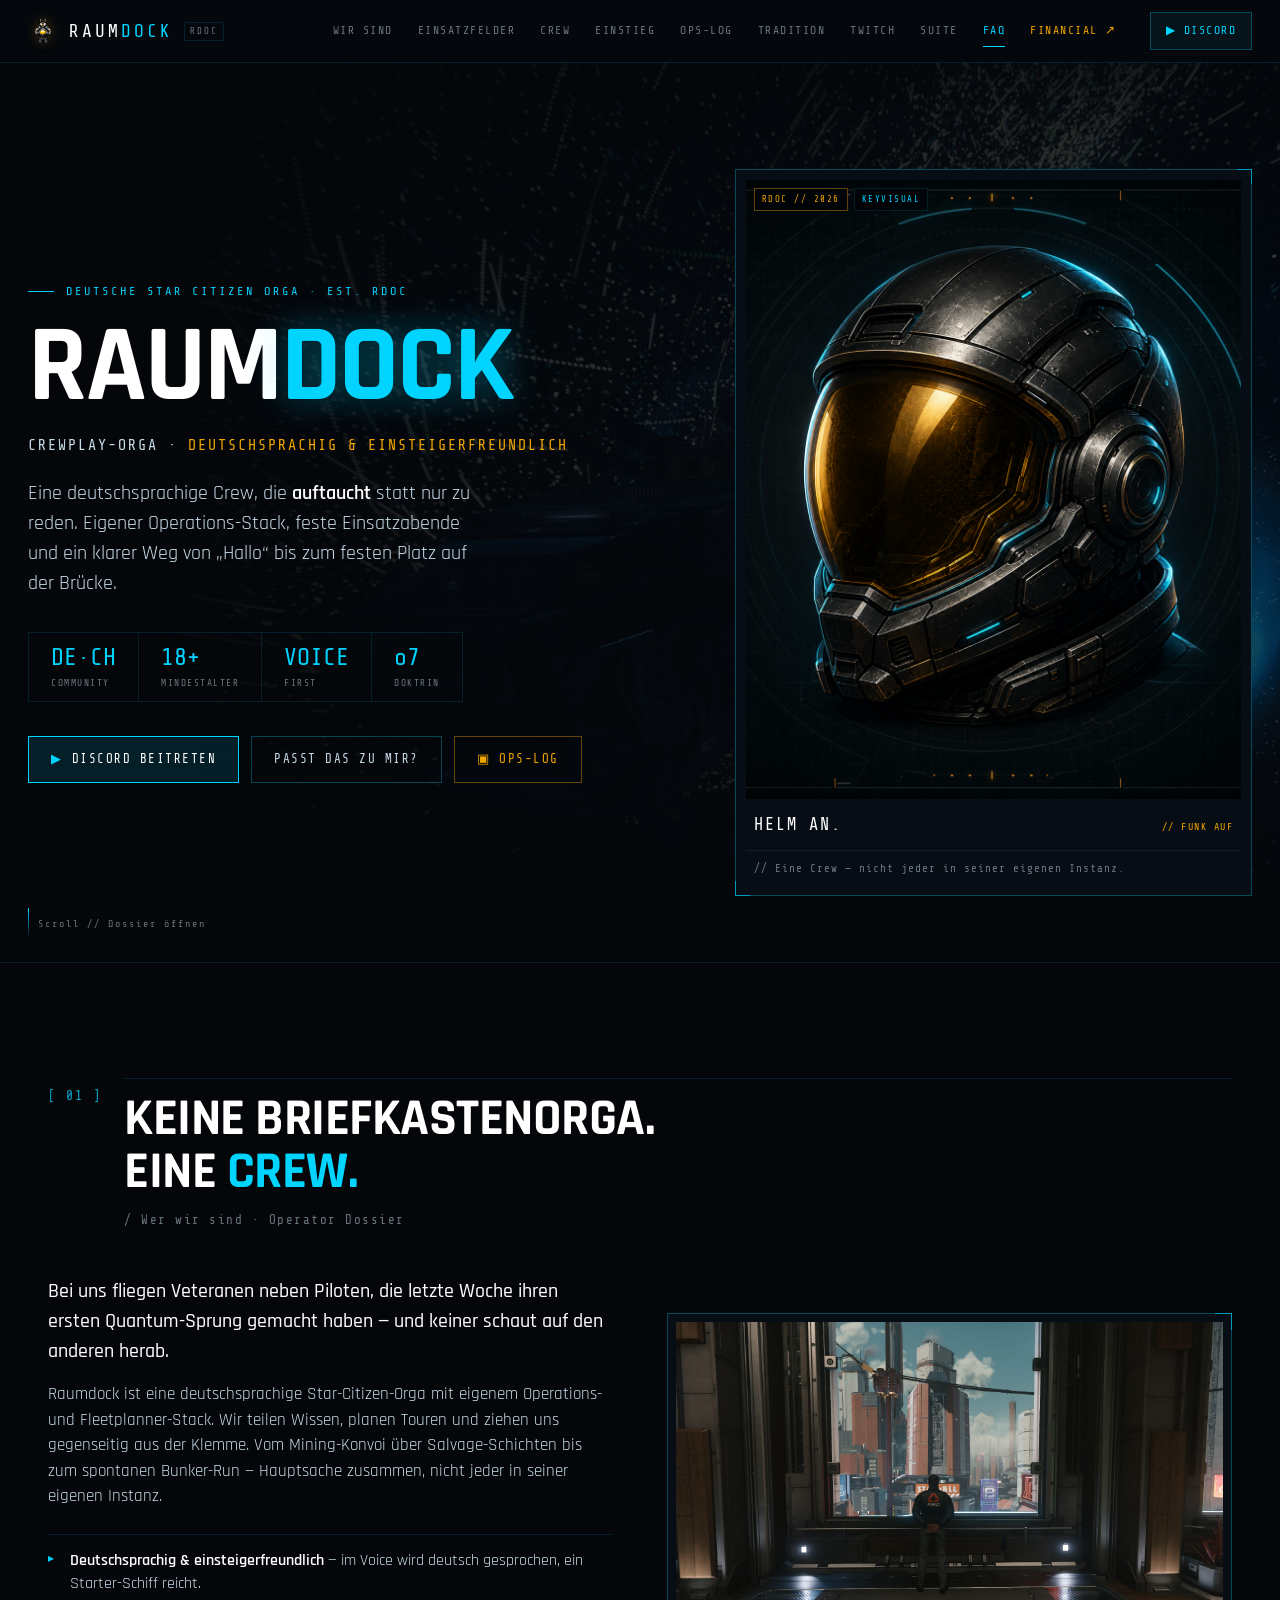
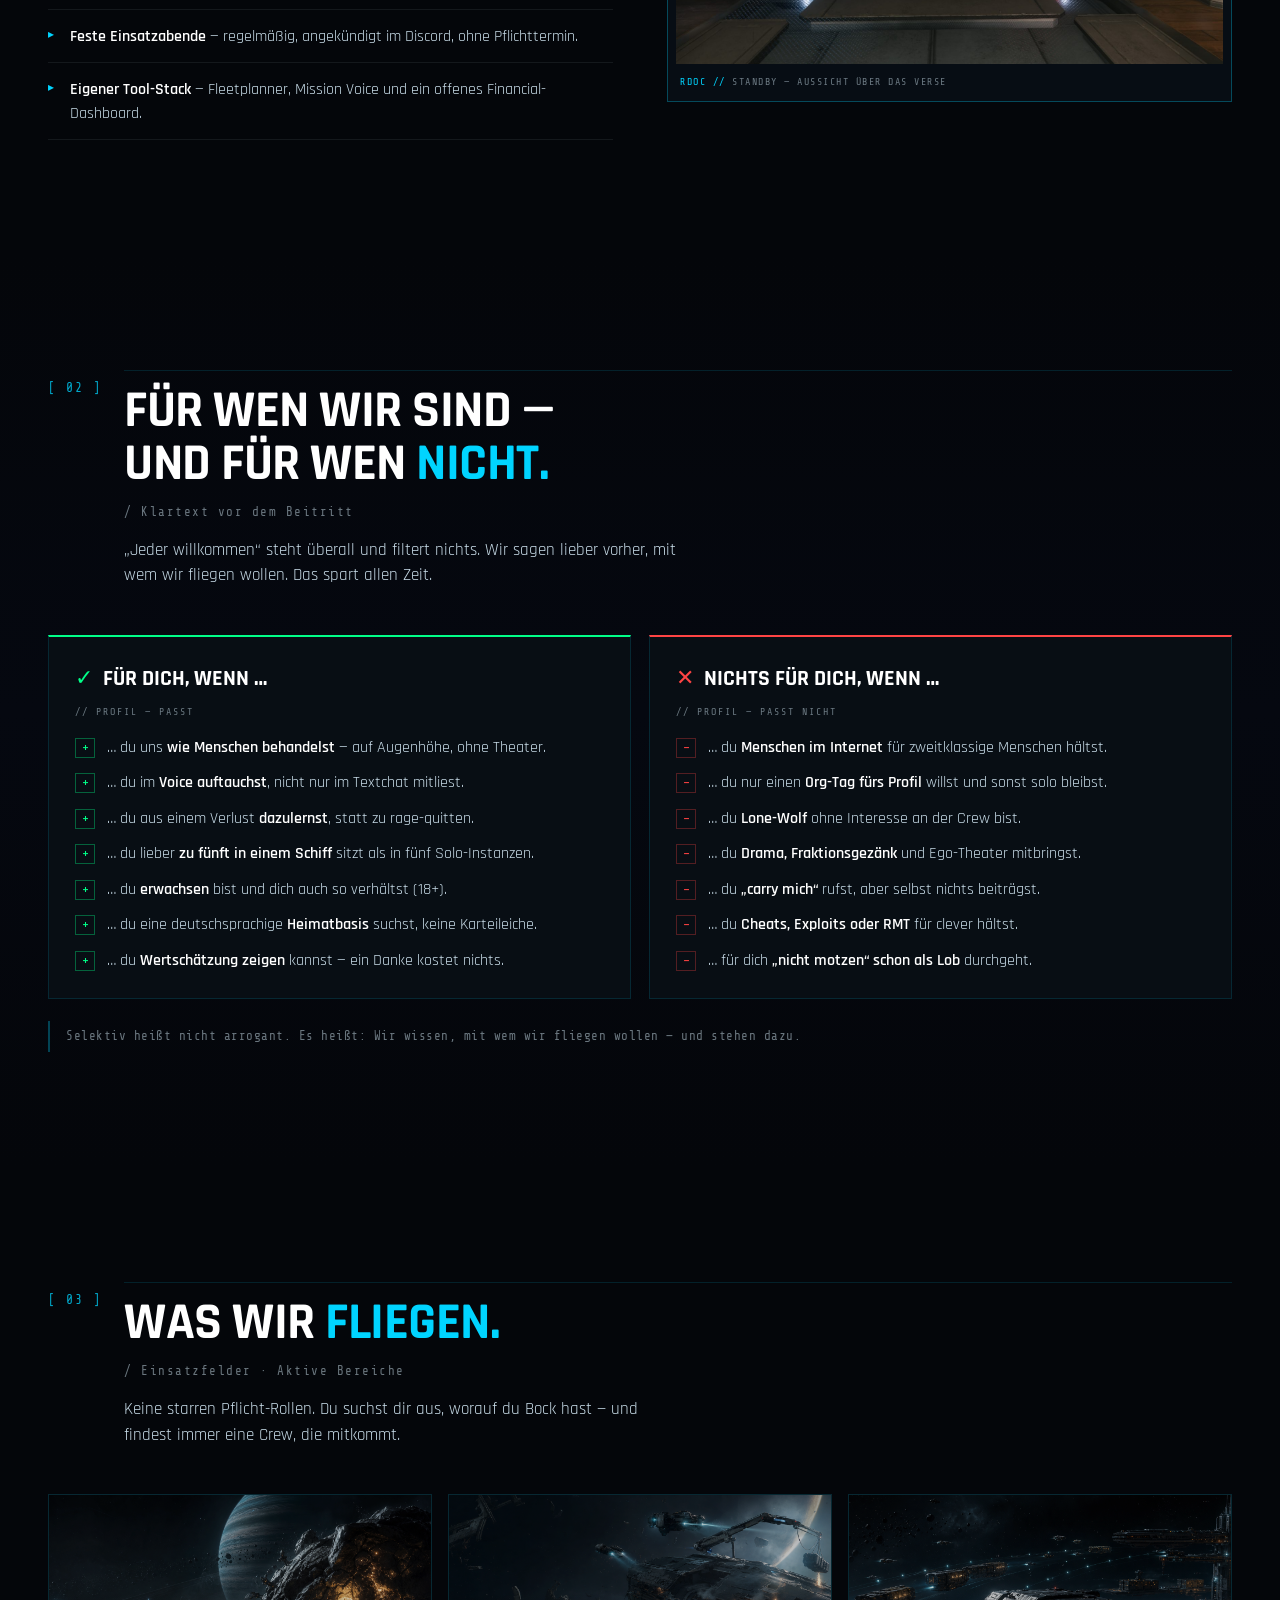
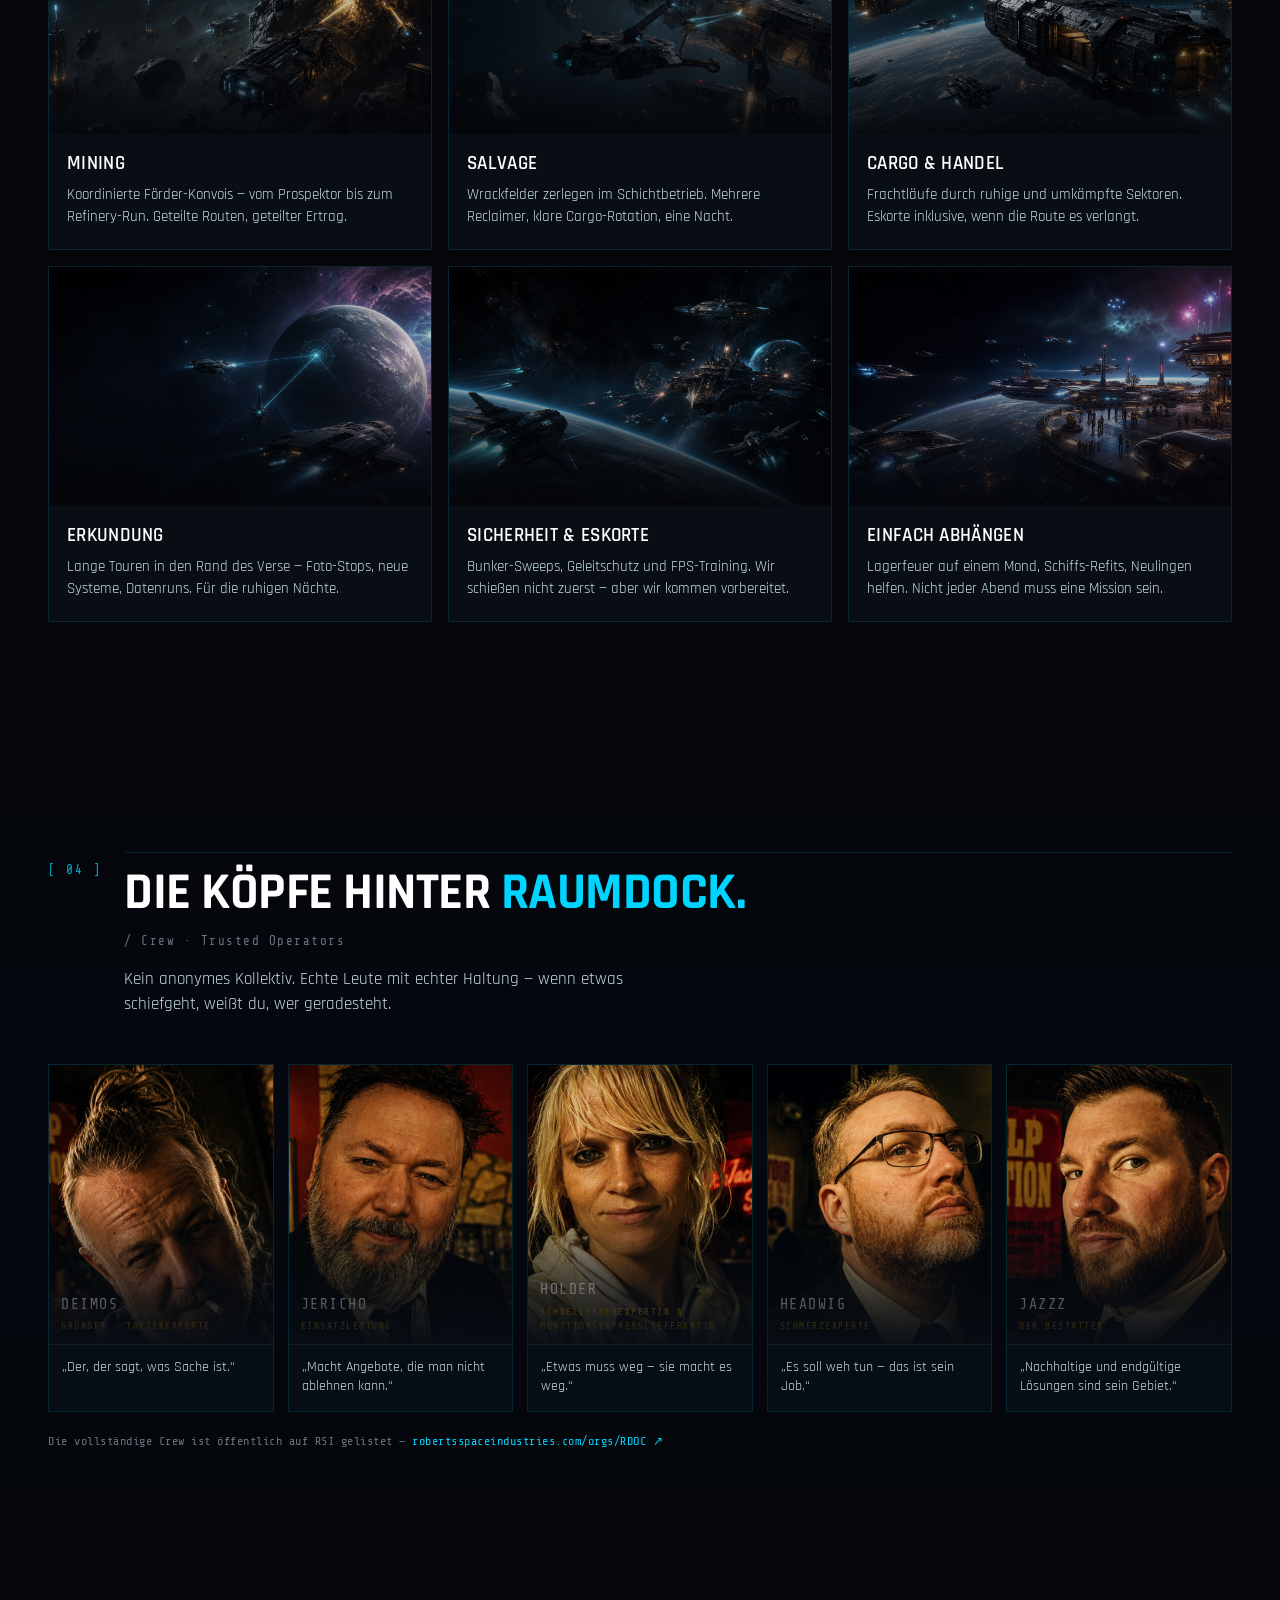
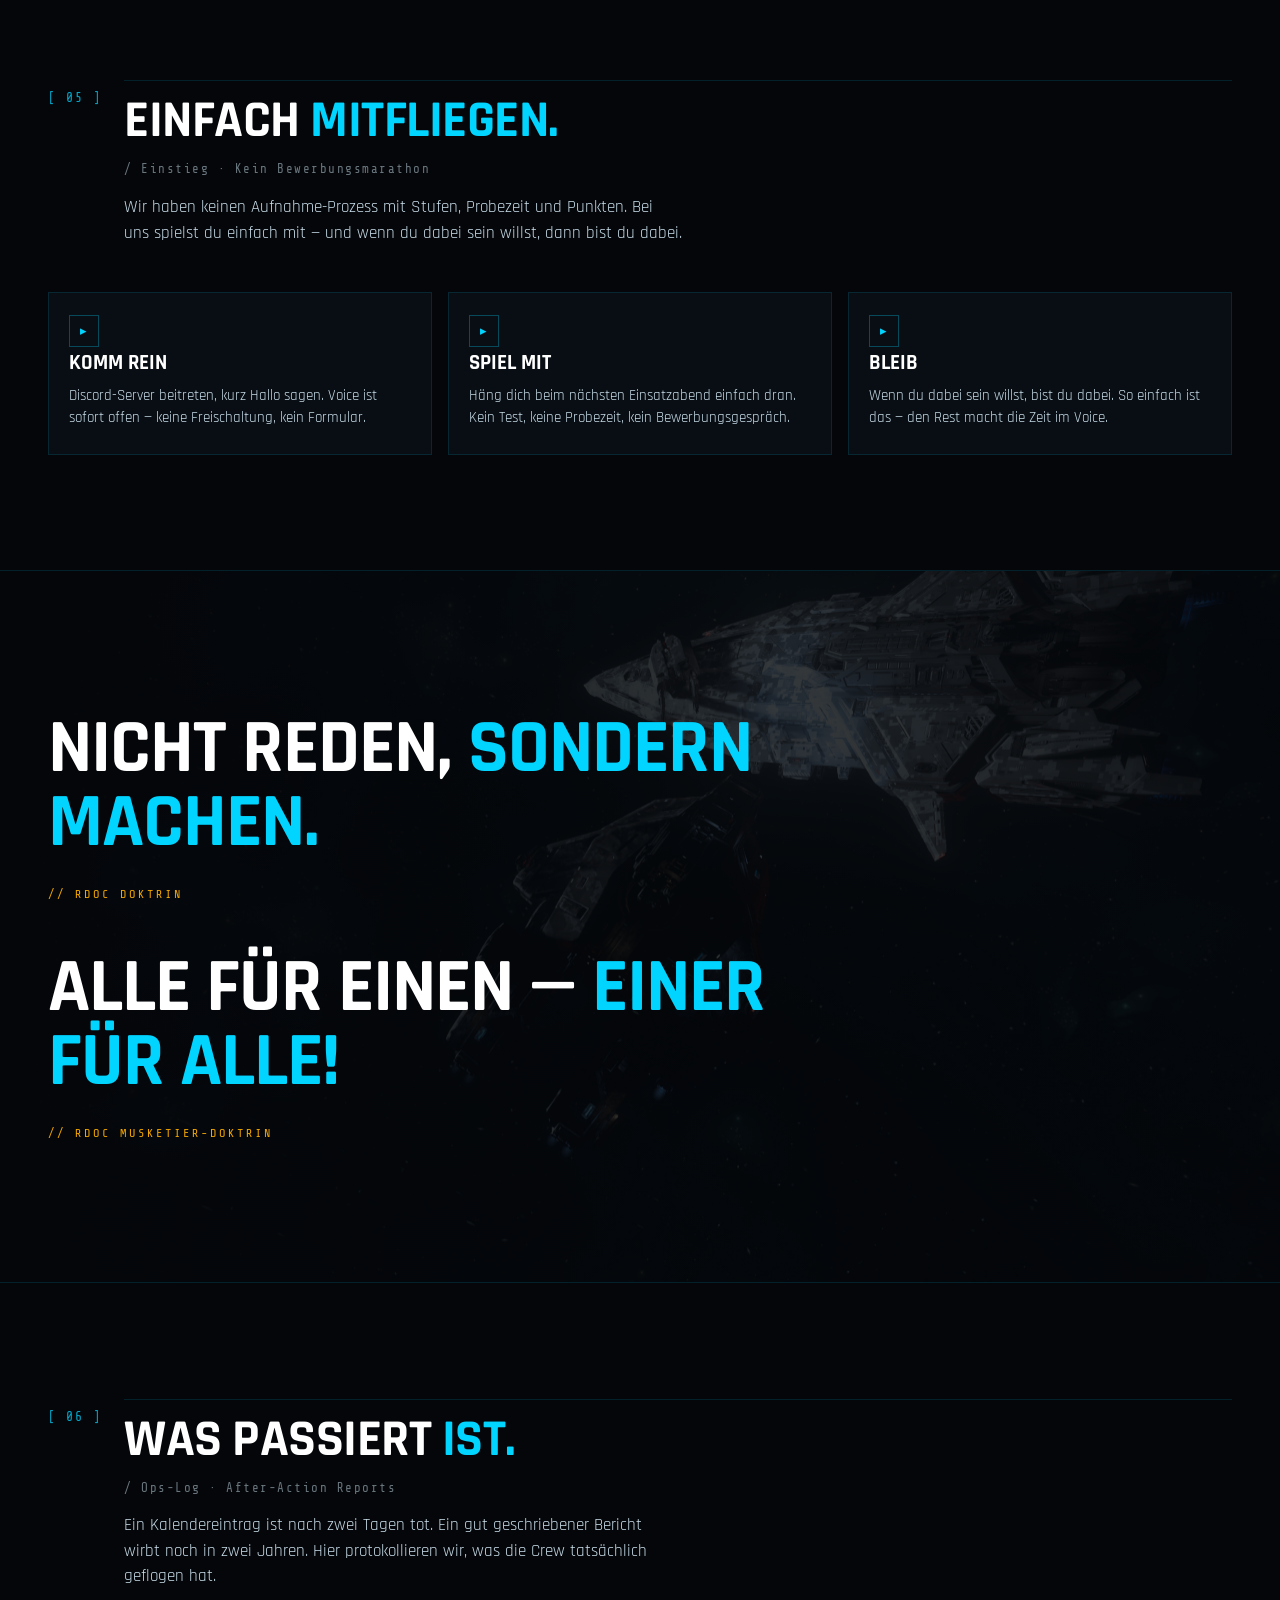
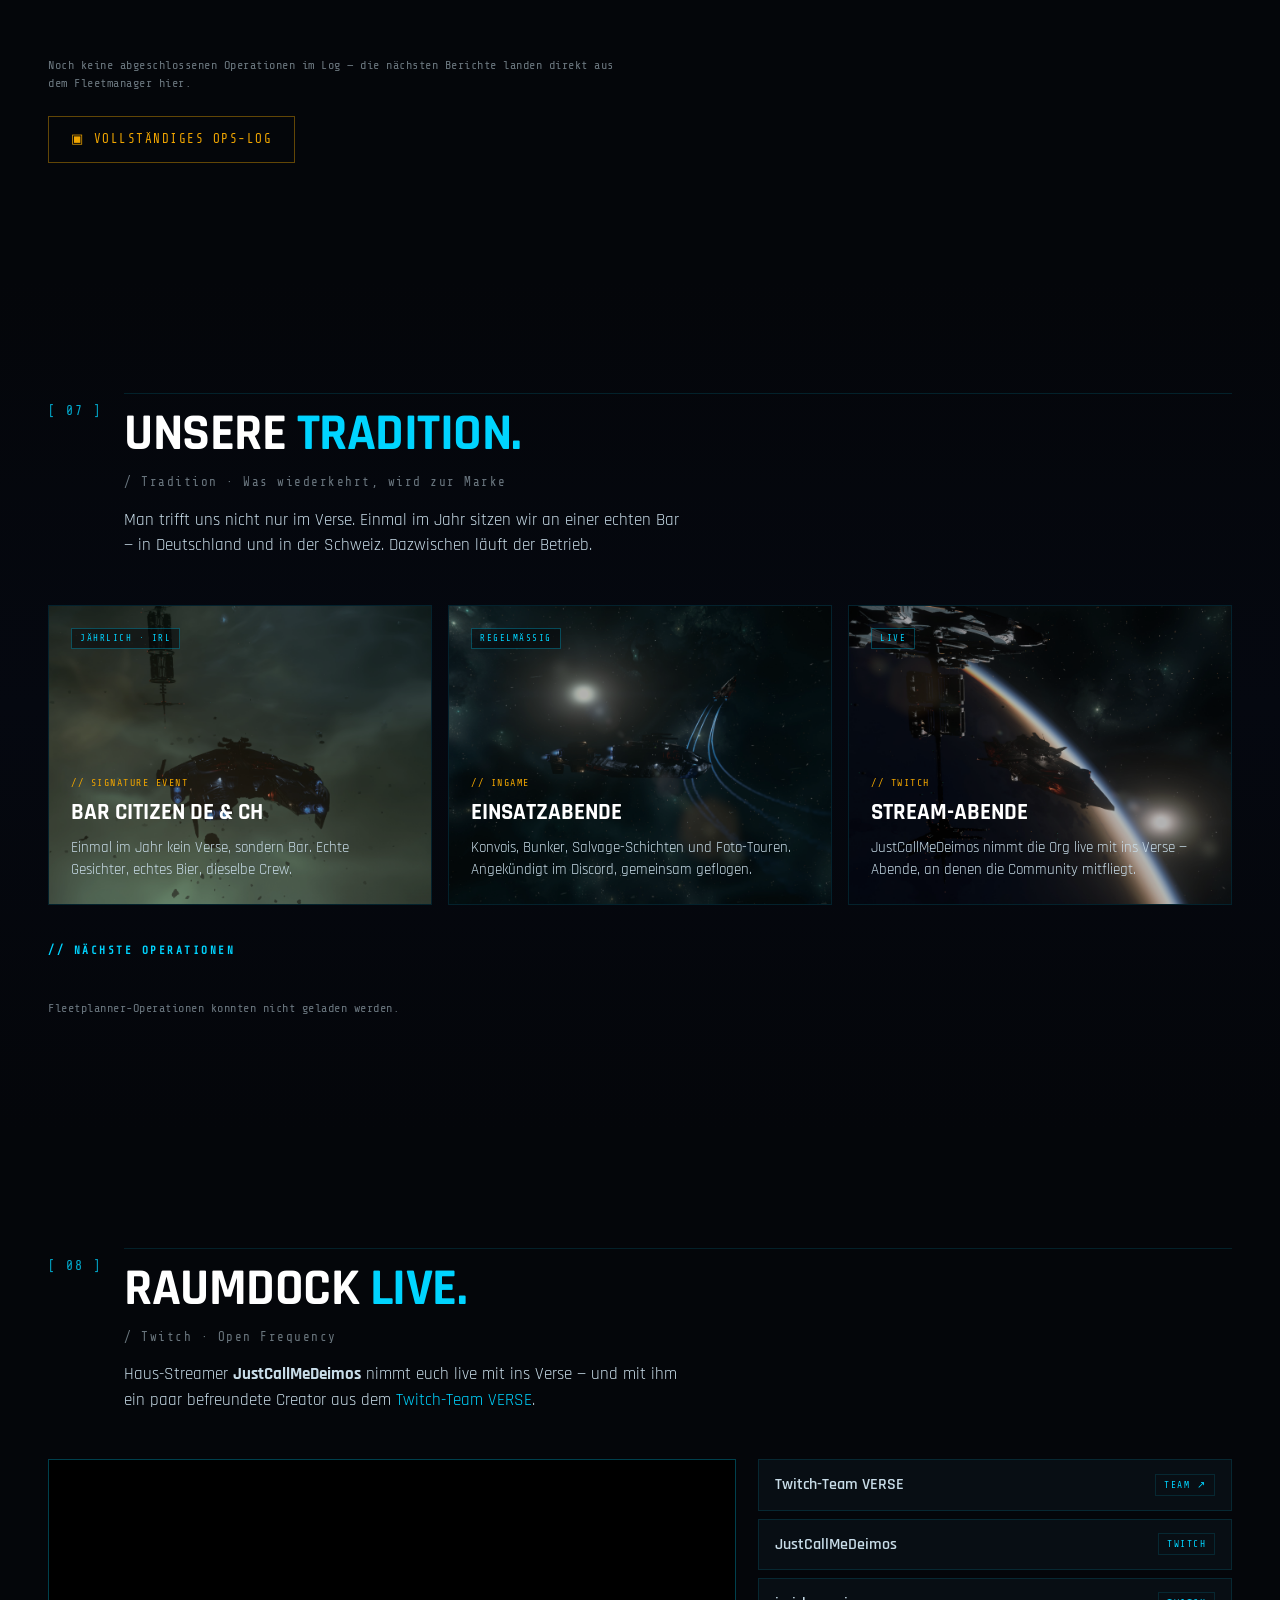
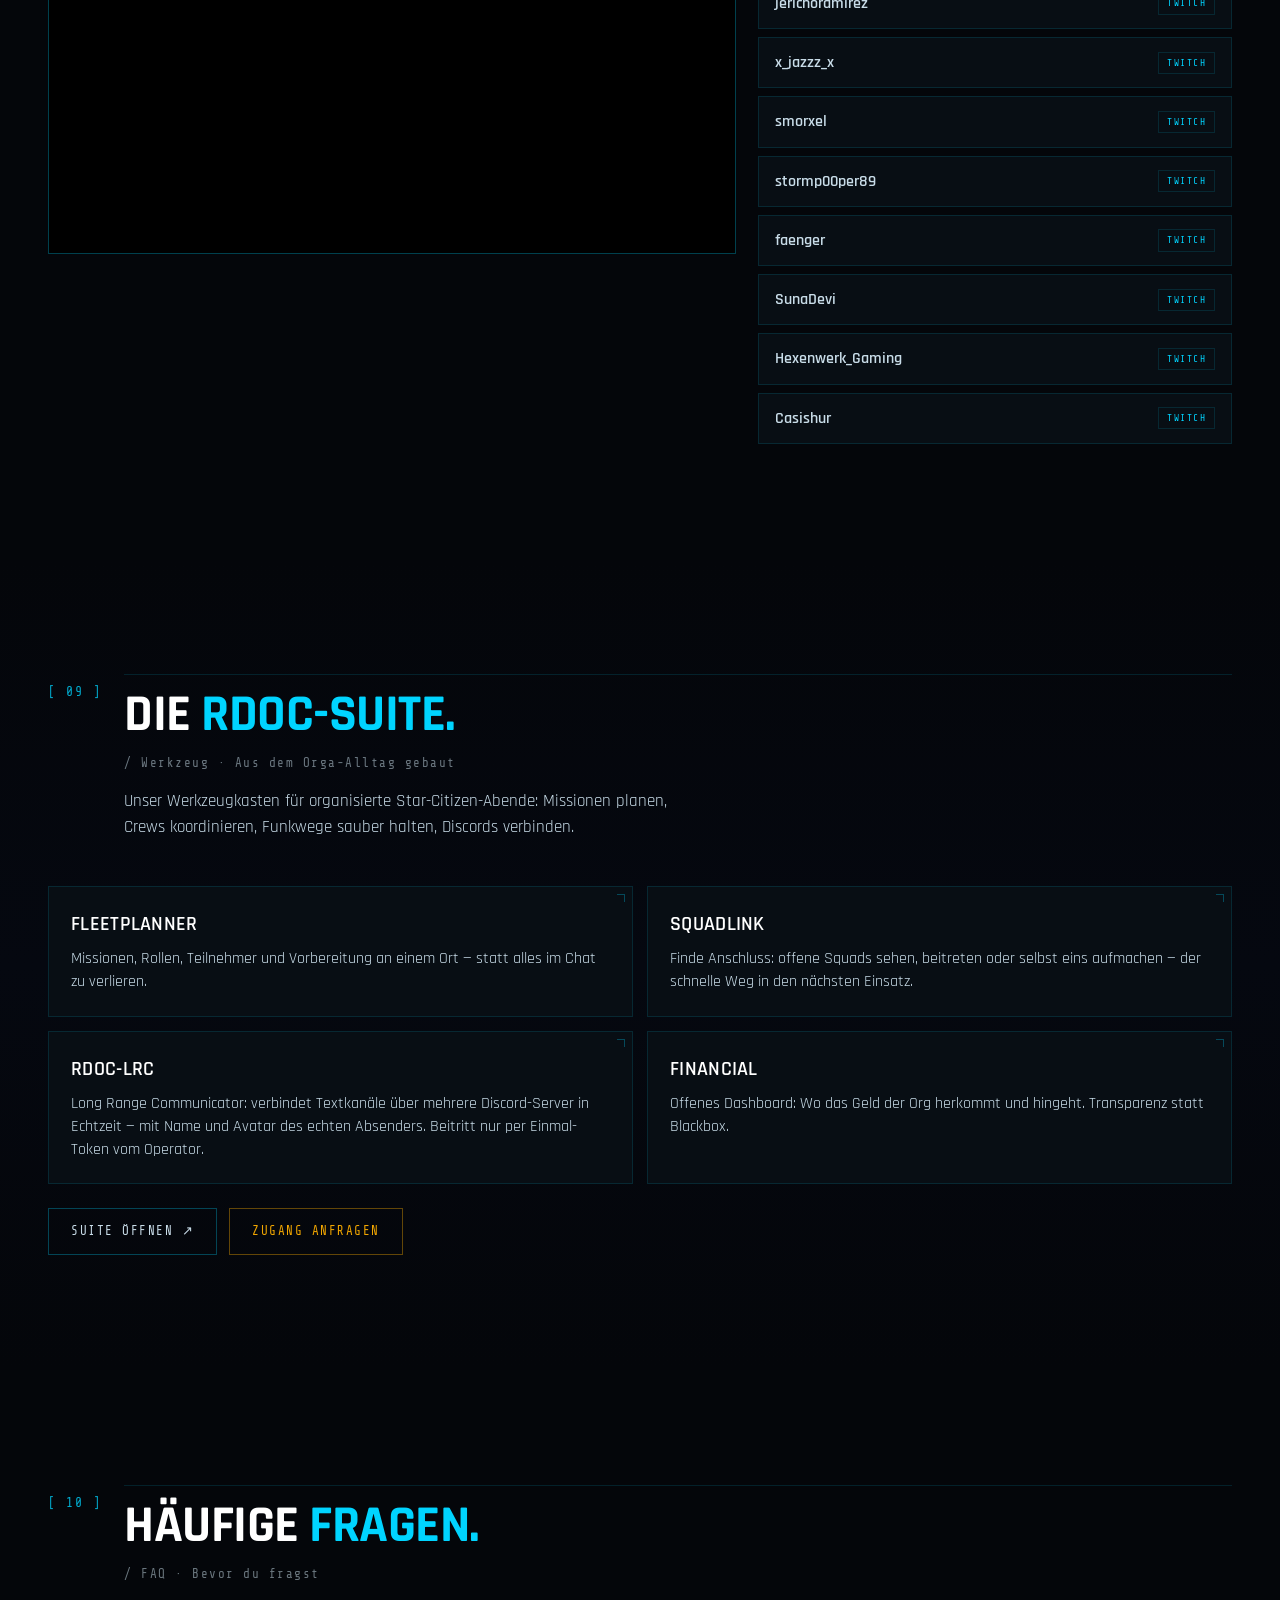
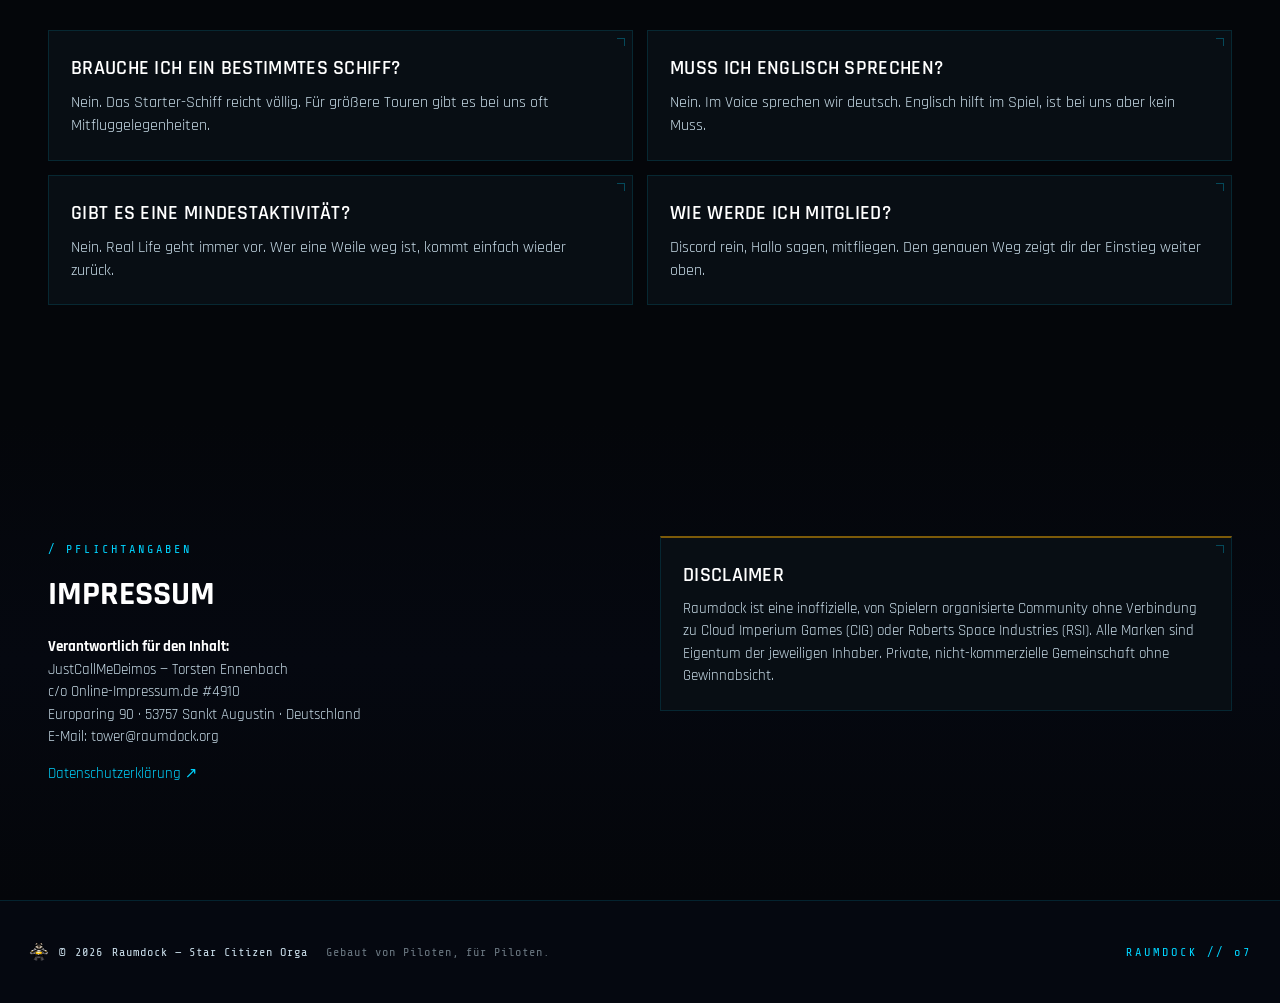
==== commit df1bd735: "latest version" ====
--- a/index.html
+++ b/index.html
@@ -1,339 +1,539 @@
 <!doctype html>
-<html lang="de">
+<html lang="de" data-hero="flagship" data-accent="cyan">
 <head>
   <meta charset="utf-8" />
   <meta name="viewport" content="width=device-width, initial-scale=1" />
-  <title>Raumdock – Deutschsprachige Star Citizen Orga</title>
-  <meta name="description" content="Raumdock – deutschsprachige, einsteigerfreundliche Star Citizen Orga. Gemeinsam fliegen, voneinander lernen, Eventabende ohne Pflicht. Komm auf unseren Discord." />
-  <meta property="og:title" content="Raumdock – Deutschsprachige Star Citizen Orga" />
-  <meta property="og:description" content="Deutschsprachige, einsteigerfreundliche Star Citizen Orga. Gemeinsam fliegen, voneinander lernen, Eventabende ohne Pflicht." />
+  <title>Raumdock (RDOC) – Deutsche Star Citizen Orga & Community</title>
+  <meta name="description" content="Raumdock (RDOC) ist eine deutsche Star Citizen Orga mit Anvil Paladin und RSI Perseus als Flagschiffen: Crewplay, feste Einsatzabende, keine Bewerbung, Discord, RSI-Orga und Twitch mit JustCallMeDeimos." />
+  <meta name="robots" content="index,follow,max-image-preview:large" />
+  <meta name="author" content="Raumdock RDOC" />
+  <meta name="keywords" content="Star Citizen Orga Deutsch, deutsche Star Citizen Orga, Anvil Paladin, RSI Perseus, Star Citizen Paladin, Star Citizen Perseus, deutschsprachige Star Citizen Community, Raumdock, RDOC, JustCallMeDeimos, JerichoRamirez, HEADWiG, jazZz, HolderdiePolder" />
+  <link rel="canonical" href="https://raumdock.org/" />
+  <link rel="manifest" href="/site.webmanifest" />
+  <meta property="og:site_name" content="Raumdock" />
+  <meta property="og:title" content="Raumdock (RDOC) – Deutsche Star Citizen Orga" />
+  <meta property="og:description" content="Deutschsprachige Star Citizen Orga für Einsteiger und Veteranen. Gemeinsam fliegen, Events planen, Discord nutzen und RDOC auf RSI finden." />
   <meta property="og:type" content="website" />
-  <meta name="theme-color" content="#0a0a0a" />
-  <link rel="icon" href="data:image/svg+xml,%3Csvg xmlns='http://www.w3.org/2000/svg' viewBox='0 0 100 100'%3E%3Cg fill='none' stroke='black' stroke-width='0'%3E%3Ccircle cx='50' cy='50' r='48' fill='%230a0a0a'/%3E%3Cpath d='M22 62 q28 14 56 0 l-6-22 q-24-10-44 0 z' fill='%23444'/%3E%3Cellipse cx='50' cy='46' rx='26' ry='18' fill='%23f6c200'/%3E%3Cellipse cx='62' cy='40' rx='8' ry='5' fill='%23fff7'/%3E%3C/g%3E%3C/svg%3E" />
-  <link rel="stylesheet" href="/assets/styles.css?v=20260513-rsi-members" />
+  <meta property="og:url" content="https://raumdock.org/" />
+  <meta property="og:image" content="https://raumdock.org/assets/rdoc-2026-og-suite-banner.png" />
+  <meta property="og:image:alt" content="Raumdock RDOC – deutsche Star Citizen Orga" />
+  <meta property="og:locale" content="de_DE" />
+  <meta name="twitter:card" content="summary_large_image" />
+  <meta name="twitter:title" content="Raumdock (RDOC) – Deutsche Star Citizen Orga" />
+  <meta name="twitter:description" content="Deutschsprachige Star Citizen Orga mit Discord, Events, RSI-Profil und Twitch-Streams von JustCallMeDeimos." />
+  <meta name="twitter:image" content="https://raumdock.org/assets/rdoc-2026-og-suite-banner.png" />
+  <meta name="theme-color" content="#04060a" />
+  <link rel="icon" href="/assets/favicon-512.png" />
+  <link rel="apple-touch-icon" href="/assets/apple-touch-icon.png" />
+  <link rel="preconnect" href="https://fonts.googleapis.com" />
+  <link rel="preconnect" href="https://fonts.gstatic.com" crossorigin />
+  <link href="https://fonts.googleapis.com/css2?family=Rajdhani:wght@400;500;600;700&family=Share+Tech+Mono&display=swap" rel="stylesheet" />
+  <link rel="stylesheet" href="/assets/rdoc3.css?v=20260617-hero" />
+  <script type="application/ld+json">
+  {
+    "@context": "https://schema.org",
+    "@graph": [
+      {
+        "@type": "Organization",
+        "@id": "https://raumdock.org/#organization",
+        "name": "Raumdock",
+        "alternateName": ["RDOC", "Raumdock Star Citizen Orga"],
+        "url": "https://raumdock.org/",
+        "logo": "https://raumdock.org/assets/favicon-512.png",
+        "image": "https://raumdock.org/assets/rdoc-2026-og-suite-banner.png",
+        "description": "Raumdock (RDOC) ist eine deutsche, deutschsprachige Star Citizen Orga und Community mit Anvil Paladin und RSI Perseus als Flagschiffen, Discord, Events, RSI-Orga-Profil und Twitch-Streams.",
+        "knowsAbout": ["Star Citizen", "Anvil Paladin", "RSI Perseus", "deutsche Star Citizen Orga", "Discord Community", "Fleetplanner"],
+        "email": "tower@raumdock.org",
+        "sameAs": [
+          "https://robertsspaceindustries.com/orgs/RDOC",
+          "https://suite.raumdock.org/fleetplanner",
+          "https://twitch.tv/JustCallMeDeimos",
+          "https://github.com/cccdemon"
+        ],
+        "member": [
+          { "@type": "Person", "name": "JustCallMeDeimos", "url": "https://robertsspaceindustries.com/citizens/JustCallMeDeimos", "sameAs": "https://twitch.tv/JustCallMeDeimos" },
+          { "@type": "Person", "name": "JerichoRamirez", "url": "https://robertsspaceindustries.com/citizens/JerichoRamirez" },
+          { "@type": "Person", "name": "HEADWiG", "url": "https://robertsspaceindustries.com/citizens/HEADWiG" },
+          { "@type": "Person", "name": "jazZz", "url": "https://robertsspaceindustries.com/citizens/jazZz" },
+          { "@type": "Person", "name": "HolderdiePolder", "url": "https://robertsspaceindustries.com/citizens/HolderdiePolder" }
+        ]
+      },
+      {
+        "@type": "WebSite",
+        "@id": "https://raumdock.org/#website",
+        "url": "https://raumdock.org/",
+        "name": "Raumdock",
+        "inLanguage": "de-DE",
+        "publisher": { "@id": "https://raumdock.org/#organization" },
+        "potentialAction": {
+          "@type": "SearchAction",
+          "target": "https://www.google.com/search?q=site%3Araumdock.org+{search_term_string}",
+          "query-input": "required name=search_term_string"
+        }
+      },
+      {
+        "@type": "FAQPage",
+        "@id": "https://raumdock.org/#faq-schema",
+        "inLanguage": "de-DE",
+        "mainEntity": [
+          {
+            "@type": "Question",
+            "name": "Ist Raumdock eine deutsche Star Citizen Orga?",
+            "acceptedAnswer": { "@type": "Answer", "text": "Ja. Raumdock (RDOC) ist eine deutschsprachige Star Citizen Orga und Community mit Discord, RSI-Orga-Profil und gemeinsamen Events." }
+          },
+          {
+            "@type": "Question",
+            "name": "Kann ich als Einsteiger bei Raumdock mitmachen?",
+            "acceptedAnswer": { "@type": "Answer", "text": "Ja. Raumdock ist einsteigerfreundlich. Ein Starter-Schiff reicht, erfahrene Mitglieder helfen bei den ersten Schritten im Verse." }
+          },
+          {
+            "@type": "Question",
+            "name": "Wo finde ich JustCallMeDeimos auf Twitch?",
+            "acceptedAnswer": { "@type": "Answer", "text": "JustCallMeDeimos streamt auf Twitch unter https://twitch.tv/JustCallMeDeimos und ist Teil von Raumdock." }
+          }
+        ]
+      }
+    ]
+  }
+  </script>
 </head>
 <body>
-  <header class="hd">
-    <div class="ctr">
-      <nav class="nv">
-        <div class="br">
-          <span class="lg" aria-hidden="true"></span><span>Raumdock</span>
-          <a id="twitch-live" class="live-badge" href="https://twitch.tv/JustCallMeDeimos" target="_blank" rel="noopener" hidden aria-label="JustCallMeDeimos ist live auf Twitch">
-            <span class="live-dot" aria-hidden="true"></span><span>LIVE</span>
-          </a>
-        </div>
-        <div class="mn" aria-label="Hauptmenü">
-          <a href="#willkommen">Willkommen</a>
-          <a href="#wir-sind">Wir sind</a>
-          <a href="#events">Events</a>
-          <a href="#mitmachen">Mitmachen</a>
-          <a href="#members">Members</a>
-          <a href="#links">Links</a>
-          <a href="#tools">Tools</a>
-          <a href="#lrc">LRC</a>
-          <a href="#twitch">Twitch</a>
-          <a href="#faq">FAQ</a>
-          <a href="https://financial.raumdock.org/" target="_blank" rel="noopener">Financial</a>
-          <a href="#impressum" class="cta">Impressum</a>
-        </div>
-        <button class="brg" id="brg" aria-label="Menü öffnen" aria-expanded="false">☰ Menü</button>
-      </nav>
-    </div>
-  </header>
-
-
-  <div class="drw" id="drw" aria-hidden="true" hidden>
-    <div class="ctr pnl">
-      <nav class="mn-m">
-        <a href="#willkommen">Willkommen</a>
-        <a href="#wir-sind">Wir sind</a>
-        <a href="#events">Events</a>
-        <a href="#mitmachen">Mitmachen</a>
-        <a href="#members">Members</a>
-        <a href="#links">Links</a>
-        <a href="#tools">Tools</a>
-        <a href="#lrc">LRC</a>
-        <a href="#twitch">Twitch</a>
-        <a href="#faq">FAQ</a>
-        <a href="https://financial.raumdock.org/" target="_blank" rel="noopener">Financial</a>
-        <a href="#impressum">Impressum</a>
-      </nav>
-    </div>
+
+<!-- ════════════ NAV ════════════ -->
+<header class="nav">
+  <div class="ctr-wide nav-i">
+    <a class="brand" href="#top" aria-label="Raumdock Startseite">
+      <img src="assets/wolf.png" alt="" />
+      <span class="wm">RAUM<b>DOCK</b></span>
+      <span class="tg">RDOC</span>
+      <span class="live" id="live"><span class="d"></span>LIVE</span>
+    </a>
+    <nav class="nav-links" aria-label="Hauptmenü">
+      <a href="#wir">Wir sind</a>
+      <a href="#einsatz">Einsatzfelder</a>
+      <a href="#crew">Crew</a>
+      <a href="#einstieg">Einstieg</a>
+      <a href="ops-log.html">Ops-Log</a>
+      <a href="#tradition">Tradition</a>
+      <a href="#twitch">Twitch</a>
+      <a href="#suite">Suite</a>
+      <a href="#faq">FAQ</a>
+      <a class="ext" href="https://financial.raumdock.org/" target="_blank" rel="noopener">Financial ↗</a>
+    </nav>
+    <a class="btn-disc" href="https://discord.gg/raumdock" target="_blank" rel="noopener">▶ Discord</a>
+    <button class="burger" id="burger" aria-label="Menü öffnen" aria-expanded="false">☰ Menü</button>
   </div>
-
-  <main>
-    <section id="willkommen" class="hero">
-      <div class="ctr g">
+</header>
+
+<div class="drawer" id="drawer" aria-hidden="true">
+  <div class="pnl">
+    <button class="x" id="drawerX" aria-label="Menü schließen">✕</button>
+    <a href="#wir">Wir sind</a>
+    <a href="#einsatz">Einsatzfelder</a>
+    <a href="#crew">Crew</a>
+    <a href="#einstieg">Einstieg</a>
+    <a href="ops-log.html">Ops-Log</a>
+    <a href="#tradition">Tradition</a>
+    <a href="#twitch">Twitch</a>
+    <a href="#suite">Suite</a>
+    <a href="#faq">FAQ</a>
+    <a href="https://discord.gg/raumdock" target="_blank" rel="noopener">▶ Discord</a>
+    <a class="ext" href="https://financial.raumdock.org/" target="_blank" rel="noopener">Financial ↗</a>
+  </div>
+</div>
+
+<main id="top">
+
+  <!-- ════════════ HERO ════════════ -->
+  <section class="hero" data-screen-label="Hero">
+    <div class="hero-bg" aria-hidden="true"></div>
+    <div class="hero-grid" aria-hidden="true"></div>
+    <div class="ctr-wide hero-i">
+      <div class="hero-copy">
+        <div class="hero-eyebrow">
+          <span class="tick"></span>
+          <span class="kick">Deutsche Star Citizen Orga · Est. RDOC</span>
+        </div>
+        <h1>RAUM<span class="dock">DOCK</span></h1>
+        <p class="role">Crewplay-Orga · <b>Deutschsprachig &amp; einsteigerfreundlich</b></p>
+        <p class="tagline">Eine deutschsprachige Crew, die <b>auftaucht</b> statt nur zu reden. Eigener Operations-Stack, feste Einsatzabende und ein klarer Weg von „Hallo&ldquo; bis zum festen Platz auf der Brücke.</p>
+        <div class="hero-stats">
+          <div class="st"><div class="n">DE·CH</div><div class="l">Community</div></div>
+          <div class="st"><div class="n">18+</div><div class="l">Mindestalter</div></div>
+          <div class="st"><div class="n">VOICE</div><div class="l">First</div></div>
+          <div class="st"><div class="n">o7</div><div class="l">Doktrin</div></div>
+        </div>
+        <div class="cta">
+          <a class="btn btn-pri" href="https://discord.gg/raumdock" target="_blank" rel="noopener"><span class="i">▶</span> Discord beitreten</a>
+          <a class="btn" href="#auswahl">Passt das zu mir?</a>
+          <a class="btn btn-gold" href="ops-log.html"><span class="i">▣</span> Ops-Log</a>
+        </div>
+      </div>
+      <aside class="opcard" aria-label="RDOC Keyvisual">
+        <div class="pic">
+          <div class="tagrow"><span class="gold">RDOC // 2026</span><span>KEYVISUAL</span></div>
+          <img src="assets/rdoc-2026-helmet-keyvisual.png" alt="RDOC Helm-Keyvisual mit Amber-Visier" />
+        </div>
+        <div class="meta">
+          <span class="nm">Helm an.</span>
+          <span class="rl">// Funk auf</span>
+        </div>
+        <div class="ln">// Eine Crew — nicht jeder in seiner eigenen Instanz.</div>
+      </aside>
+    </div>
+    <div class="scroll-hint"><span class="bar"></span>Scroll // Dossier öffnen</div>
+  </section>
+
+  <!-- ════════════ 01 WIR SIND ════════════ -->
+  <section class="sec" id="wir" data-screen-label="Wir sind">
+    <div class="ctr">
+      <div class="sechead">
+        <span class="idx">[ 01 ]</span>
+        <div class="ht">
+          <h2>Keine Briefkasten&shy;orga.<br>Eine <em>Crew.</em></h2>
+          <div class="desc">/ Wer wir sind · Operator Dossier</div>
+        </div>
+      </div>
+      <div class="split">
         <div>
-          <span class="chip">Deutschsprachig · Einsteigerfreundlich · Star Citizen</span>
-          <h1>Raumdock</h1>
-          <h2 class="v-head">Unsere Vision</h2>
-          <p class="lead">Eine Orga ist nur so gut wie die Leute, die mitfliegen. Wir wollen gemeinsam spielen, voneinander lernen und an etwas bauen, das größer ist als die einzelne Mission. Uns ist <em>Zuverlässigkeit und Verbindlichkeit</em> wichtig – ohne dass daraus eine Pflicht wird. Du gestaltest mit, vom ersten Tag an.</p>
-          <div class="cds">
-            <div class="cd"><h3>🔭 Fokus</h3><p>Gemeinsame PvE‑Touren, Event‑Abende und ein offenes Ohr für alle, die neu im Verse sind.</p></div>
-            <div class="cd"><h3>🛰️ Spielstil</h3><p>Von entspannt bis organisiert – real life kommt zuerst. Pflichttermine gibt es bei uns nicht.</p></div>
-            <div class="cd"><h3>💬 Community</h3><p>Discord ist unsere Heimatbasis – Voice‑Kanäle, Terminplanung, kurze Wege.</p></div>
-          </div>
-        </div>
+          <p class="lead">Bei uns fliegen Veteranen neben Piloten, die letzte Woche ihren ersten Quantum-Sprung gemacht haben — und keiner schaut auf den anderen herab.</p>
+          <p class="body-p">Raumdock ist eine deutschsprachige Star-Citizen-Orga mit eigenem Operations- und Fleetplanner-Stack. Wir teilen Wissen, planen Touren und ziehen uns gegenseitig aus der Klemme. Vom Mining-Konvoi über Salvage-Schichten bis zum spontanen Bunker-Run — Hauptsache zusammen, nicht jeder in seiner eigenen Instanz.</p>
+          <ul class="spec">
+            <li><b>Deutschsprachig &amp; einsteigerfreundlich</b> — im Voice wird deutsch gesprochen, ein Starter-Schiff reicht.</li>
+            <li><b>Feste Einsatzabende</b> — regelmäßig, angekündigt im Discord, ohne Pflichttermin.</li>
+            <li><b>Eigener Tool-Stack</b> — Fleetplanner, Mission Voice und ein offenes Financial-Dashboard.</li>
+          </ul>
+        </div>
+        <figure class="media">
+          <img src="assets/shots/city-window.jpg" alt="RDOC-Pilot blickt über die Skyline von Area18" />
+          <figcaption class="cap"><span class="ac">RDOC //</span> Standby — Aussicht über das Verse</figcaption>
+        </figure>
+      </div>
+    </div>
+  </section>
+
+  <!-- ════════════ 02 AUSWAHL ════════════ -->
+  <section class="sec alt" id="auswahl" data-screen-label="Auswahl">
+    <div class="ctr">
+      <div class="sechead">
+        <span class="idx">[ 02 ]</span>
+        <div class="ht">
+          <h2>Für wen wir sind —<br>und für wen <em>nicht.</em></h2>
+          <div class="desc">/ Klartext vor dem Beitritt</div>
+          <p class="sub">„Jeder willkommen&ldquo; steht überall und filtert nichts. Wir sagen lieber vorher, mit wem wir fliegen wollen. Das spart allen Zeit.</p>
+        </div>
+      </div>
+      <div class="sel">
+        <div class="sel-col yes">
+          <h3><span class="s">✓</span> Für dich, wenn …</h3>
+          <span class="ch">// Profil — passt</span>
+          <ul>
+            <li><span class="mk">+</span><span>… du uns <b>wie Menschen behandelst</b> — auf Augenhöhe, ohne Theater.</span></li>
+            <li><span class="mk">+</span><span>… du im <b>Voice auftauchst</b>, nicht nur im Textchat mitliest.</span></li>
+            <li><span class="mk">+</span><span>… du aus einem Verlust <b>dazulernst</b>, statt zu rage-quitten.</span></li>
+            <li><span class="mk">+</span><span>… du lieber <b>zu fünft in einem Schiff</b> sitzt als in fünf Solo-Instanzen.</span></li>
+            <li><span class="mk">+</span><span>… du <b>erwachsen</b> bist und dich auch so verhältst (18+).</span></li>
+            <li><span class="mk">+</span><span>… du eine deutschsprachige <b>Heimatbasis</b> suchst, keine Karteileiche.</span></li>
+            <li><span class="mk">+</span><span>… du <b>Wertschätzung zeigen</b> kannst — ein Danke kostet nichts.</span></li>
+          </ul>
+        </div>
+        <div class="sel-col no">
+          <h3><span class="s">✕</span> Nichts für dich, wenn …</h3>
+          <span class="ch">// Profil — passt nicht</span>
+          <ul>
+            <li><span class="mk">–</span><span>… du <b>Menschen im Internet</b> für zweitklassige Menschen hältst.</span></li>
+            <li><span class="mk">–</span><span>… du nur einen <b>Org-Tag fürs Profil</b> willst und sonst solo bleibst.</span></li>
+            <li><span class="mk">–</span><span>… du <b>Lone-Wolf</b> ohne Interesse an der Crew bist.</span></li>
+            <li><span class="mk">–</span><span>… du <b>Drama, Fraktionsgezänk</b> und Ego-Theater mitbringst.</span></li>
+            <li><span class="mk">–</span><span>… du <b>„carry mich&ldquo;</b> rufst, aber selbst nichts beiträgst.</span></li>
+            <li><span class="mk">–</span><span>… du <b>Cheats, Exploits oder RMT</b> für clever hältst.</span></li>
+            <li><span class="mk">–</span><span>… für dich <b>„nicht motzen&ldquo; schon als Lob</b> durchgeht.</span></li>
+          </ul>
+        </div>
+      </div>
+      <p class="sel-note">Selektiv heißt nicht arrogant. Es heißt: Wir wissen, mit wem wir fliegen wollen — und stehen dazu.</p>
+    </div>
+  </section>
+
+  <!-- ════════════ 03 EINSATZFELDER ════════════ -->
+  <section class="sec" id="einsatz" data-screen-label="Einsatzfelder">
+    <div class="ctr">
+      <div class="sechead">
+        <span class="idx">[ 03 ]</span>
+        <div class="ht">
+          <h2>Was wir <em>fliegen.</em></h2>
+          <div class="desc">/ Einsatzfelder · Aktive Bereiche</div>
+          <p class="sub">Keine starren Pflicht-Rollen. Du suchst dir aus, worauf du Bock hast — und findest immer eine Crew, die mitkommt.</p>
+        </div>
+      </div>
+      <div class="fields">
+        <article class="field">
+          <div class="ph"><span class="tag">// Industrie</span><img src="assets/mission-mining.png" alt="Mining-Operation" loading="lazy" /></div>
+          <div class="bd"><h3>Mining</h3><p>Koordinierte Förder-Konvois — vom Prospektor bis zum Refinery-Run. Geteilte Routen, geteilter Ertrag.</p></div>
+        </article>
+        <article class="field">
+          <div class="ph"><span class="tag">// Salvage</span><img src="assets/mission-salvage.png" alt="Salvage-Operation" loading="lazy" /></div>
+          <div class="bd"><h3>Salvage</h3><p>Wrackfelder zerlegen im Schichtbetrieb. Mehrere Reclaimer, klare Cargo-Rotation, eine Nacht.</p></div>
+        </article>
+        <article class="field">
+          <div class="ph"><span class="tag">// Logistik</span><img src="assets/mission-transport.png" alt="Cargo- und Handelslauf" loading="lazy" /></div>
+          <div class="bd"><h3>Cargo &amp; Handel</h3><p>Frachtläufe durch ruhige und umkämpfte Sektoren. Eskorte inklusive, wenn die Route es verlangt.</p></div>
+        </article>
+        <article class="field">
+          <div class="ph"><span class="tag">// Recon</span><img src="assets/mission-exploration.png" alt="Erkundungsmission" loading="lazy" /></div>
+          <div class="bd"><h3>Erkundung</h3><p>Lange Touren in den Rand des Verse — Foto-Stops, neue Systeme, Datenruns. Für die ruhigen Nächte.</p></div>
+        </article>
+        <article class="field">
+          <div class="ph"><span class="tag">// Security</span><img src="assets/mission-combat.png" alt="Sicherheits- und Eskortmission" loading="lazy" /></div>
+          <div class="bd"><h3>Sicherheit &amp; Eskorte</h3><p>Bunker-Sweeps, Geleitschutz und FPS-Training. Wir schießen nicht zuerst — aber wir kommen vorbereitet.</p></div>
+        </article>
+        <article class="field">
+          <div class="ph"><span class="tag">// Crew</span><img src="assets/mission-social.png" alt="Gemeinsame Crew-Zeit" loading="lazy" /></div>
+          <div class="bd"><h3>Einfach abhängen</h3><p>Lagerfeuer auf einem Mond, Schiffs-Refits, Neulingen helfen. Nicht jeder Abend muss eine Mission sein.</p></div>
+        </article>
+      </div>
+    </div>
+  </section>
+
+  <!-- ════════════ 04 CREW ════════════ -->
+  <section class="sec alt" id="crew" data-screen-label="Crew">
+    <div class="ctr">
+      <div class="sechead">
+        <span class="idx">[ 04 ]</span>
+        <div class="ht">
+          <h2>Die Köpfe hinter <em>Raumdock.</em></h2>
+          <div class="desc">/ Crew · Trusted Operators</div>
+          <p class="sub">Kein anonymes Kollektiv. Echte Leute mit echter Haltung — wenn etwas schiefgeht, weißt du, wer geradesteht.</p>
+        </div>
+      </div>
+      <div class="crew">
+        <article class="op">
+          <div class="pic"><span class="num">01</span><img src="assets/crew/deimos.jpg?v=7" alt="JustCallMeDeimos" loading="lazy" /><div class="id"><div class="nm">Deimos</div><div class="rl">Gründer · Taktikexperte</div></div></div>
+          <p class="q">„Der, der sagt, was Sache ist.&ldquo;</p>
+        </article>
+        <article class="op">
+          <div class="pic"><span class="num">02</span><img src="assets/crew/jericho.jpg?v=6" alt="JerichoRamirez" loading="lazy" /><div class="id"><div class="nm">Jericho</div><div class="rl">Einsatzleitung</div></div></div>
+          <p class="q">„Macht Angebote, die man nicht ablehnen kann.&ldquo;</p>
+        </article>
+        <article class="op">
+          <div class="pic"><span class="num">03</span><img src="assets/crew/holder.jpg?v=6" alt="HolderDiePolder" loading="lazy" /><div class="id"><div class="nm">Holder</div><div class="rl">Schnellfeuerexpertin &amp; Munitionsexpresslieferantin</div></div></div>
+          <p class="q">„Etwas muss weg — sie macht es weg.&ldquo;</p>
+        </article>
+        <article class="op">
+          <div class="pic"><span class="num">04</span><img src="assets/crew/headwig.jpg?v=6" alt="HEADWiG" loading="lazy" /><div class="id"><div class="nm">Headwig</div><div class="rl">Schmerzexperte</div></div></div>
+          <p class="q">„Es soll weh tun — das ist sein Job.&ldquo;</p>
+        </article>
+        <article class="op">
+          <div class="pic"><span class="num">05</span><img src="assets/crew/jazzz.jpg?v=6" alt="jazZz" loading="lazy" /><div class="id"><div class="nm">jazZz</div><div class="rl">Der Bestatter</div></div></div>
+          <p class="q">„Nachhaltige und endgültige Lösungen sind sein Gebiet.&ldquo;</p>
+        </article>
+      </div>
+      <p class="crew-note">Die vollständige Crew ist öffentlich auf RSI gelistet — <a href="https://robertsspaceindustries.com/orgs/RDOC" target="_blank" rel="noopener">robertsspaceindustries.com/orgs/RDOC ↗</a></p>
+    </div>
+  </section>
+
+  <!-- ════════════ 05 EINSTIEG ════════════ -->
+  <section class="sec" id="einstieg" data-screen-label="Einstieg">
+    <div class="ctr">
+      <div class="sechead">
+        <span class="idx">[ 05 ]</span>
+        <div class="ht">
+          <h2>Einfach <em>mitfliegen.</em></h2>
+          <div class="desc">/ Einstieg · Kein Bewerbungsmarathon</div>
+          <p class="sub">Wir haben keinen Aufnahme-Prozess mit Stufen, Probezeit und Punkten. Bei uns spielst du einfach mit — und wenn du dabei sein willst, dann bist du dabei.</p>
+        </div>
+      </div>
+      <div class="rail" style="grid-template-columns:repeat(3,1fr)">
+        <div class="step"><div class="dot">▸</div><h3>Komm rein</h3><p>Discord-Server beitreten, kurz Hallo sagen. Voice ist sofort offen — keine Freischaltung, kein Formular.</p></div>
+        <div class="step"><div class="dot">▸</div><h3>Spiel mit</h3><p>Häng dich beim nächsten Einsatzabend einfach dran. Kein Test, keine Probezeit, kein Bewerbungsgespräch.</p></div>
+        <div class="step"><div class="dot">▸</div><h3>Bleib</h3><p>Wenn du dabei sein willst, bist du dabei. So einfach ist das — den Rest macht die Zeit im Voice.</p></div>
+      </div>
+    </div>
+  </section>
+
+  <!-- ════════════ BAND ════════════ -->
+  <section class="band" aria-hidden="false">
+    <div class="band-bg" style="background-image:url('assets/shots/engine-trails-sun.jpg')"></div>
+    <div class="ctr">
+      <blockquote>Nicht reden, <em>sondern machen.</em></blockquote>
+      <div class="src">// RDOC Doktrin</div>
+      <blockquote style="margin-top:48px">Alle für einen — <em>einer für alle!</em></blockquote>
+      <div class="src">// RDOC Musketier-Doktrin</div>
+    </div>
+  </section>
+
+  <!-- ════════════ 06 OPS-LOG ════════════ -->
+  <section class="sec" id="opslog" data-screen-label="Ops-Log">
+    <div class="ctr">
+      <div class="sechead">
+        <span class="idx">[ 06 ]</span>
+        <div class="ht">
+          <h2>Was passiert <em>ist.</em></h2>
+          <div class="desc">/ Ops-Log · After-Action Reports</div>
+          <p class="sub">Ein Kalendereintrag ist nach zwei Tagen tot. Ein gut geschriebener Bericht wirbt noch in zwei Jahren. Hier protokollieren wir, was die Crew tatsächlich geflogen hat.</p>
+        </div>
+      </div>
+      <!-- Live aus dem Fleetmanager (/api/ops-log.php via assets/ops-log.js). Leerer Zustand statt erfundener Berichte. -->
+      <div class="aar" id="aar-featured" data-limit="2">
+        <p class="crew-note">Ops-Log wird geladen…</p>
+      </div>
+      <div class="cta" style="margin-top:24px"><a class="btn btn-gold" href="ops-log.html"><span class="i">▣</span> Vollständiges Ops-Log</a></div>
+    </div>
+  </section>
+
+  <!-- ════════════ 07 TRADITION ════════════ -->
+  <section class="sec alt" id="tradition" data-screen-label="Tradition">
+    <div class="ctr">
+      <div class="sechead">
+        <span class="idx">[ 07 ]</span>
+        <div class="ht">
+          <h2>Unsere <em>Tradition.</em></h2>
+          <div class="desc">/ Tradition · Was wiederkehrt, wird zur Marke</div>
+          <p class="sub">Man trifft uns nicht nur im Verse. Einmal im Jahr sitzen wir an einer echten Bar — in Deutschland und in der Schweiz. Dazwischen läuft der Betrieb.</p>
+        </div>
+      </div>
+      <div class="trad">
+        <article class="t"><div class="bg" style="background-image:url('assets/shots/nebula-station.jpg')"></div><span class="badge">Jährlich · IRL</span><div class="tt">// Signature Event</div><h3>Bar Citizen DE &amp; CH</h3><p>Einmal im Jahr kein Verse, sondern Bar. Echte Gesichter, echtes Bier, dieselbe Crew.</p></article>
+        <article class="t"><div class="bg" style="background-image:url('assets/shots/fleet-camo-escort.jpg')"></div><span class="badge">Regelmäßig</span><div class="tt">// Ingame</div><h3>Einsatzabende</h3><p>Konvois, Bunker, Salvage-Schichten und Foto-Touren. Angekündigt im Discord, gemeinsam geflogen.</p></article>
+        <article class="t"><div class="bg" style="background-image:url('assets/shots/perseus-station.jpg')"></div><span class="badge">Live</span><div class="tt">// Twitch</div><h3>Stream-Abende</h3><p>JustCallMeDeimos nimmt die Org live mit ins Verse — Abende, an denen die Community mitfliegt.</p></article>
+      </div>
+
+      <h3 class="label" style="margin:38px 0 14px;color:var(--accent)">// Nächste Operationen</h3>
+      <!-- Live aus dem Fleetplanner (/api/suite-events.php via assets/suite-events.js). -->
+      <div class="events" id="suite-events">
+        <p class="crew-note">Fleetplanner-Events werden geladen…</p>
+      </div>
+    </div>
+  </section>
+
+  <!-- ════════════ 08 TWITCH ════════════ -->
+  <section class="sec" id="twitch" data-screen-label="Twitch">
+    <div class="ctr">
+      <div class="sechead">
+        <span class="idx">[ 08 ]</span>
+        <div class="ht">
+          <h2>Raumdock <em>live.</em></h2>
+          <div class="desc">/ Twitch · Open Frequency</div>
+          <p class="sub">Haus-Streamer <b>JustCallMeDeimos</b> nimmt euch live mit ins Verse — und mit ihm ein paar befreundete Creator aus dem <a href="https://www.twitch.tv/team/verse" target="_blank" rel="noopener" style="color:var(--accent)">Twitch-Team VERSE</a>.</p>
+        </div>
+      </div>
+      <div class="tw">
+        <div class="frame">
+          <iframe src="https://player.twitch.tv/?channel=JustCallMeDeimos&parent=raumdock.org&parent=localhost" title="JustCallMeDeimos live auf Twitch" allowfullscreen loading="lazy"></iframe>
+        </div>
+        <div class="list">
+          <a href="https://www.twitch.tv/team/verse" target="_blank" rel="noopener"><span>Twitch-Team VERSE</span><span class="pill">Team ↗</span></a>
+          <a href="https://twitch.tv/JustCallMeDeimos" target="_blank" rel="noopener"><span>JustCallMeDeimos</span><span class="pill">Twitch</span></a>
+          <a href="https://twitch.tv/jerichoramirez" target="_blank" rel="noopener"><span>jerichoramirez</span><span class="pill">Twitch</span></a>
+          <a href="https://twitch.tv/x_jazzz_x" target="_blank" rel="noopener"><span>x_jazzz_x</span><span class="pill">Twitch</span></a>
+          <a href="https://twitch.tv/smorxel" target="_blank" rel="noopener"><span>smorxel</span><span class="pill">Twitch</span></a>
+          <a href="https://twitch.tv/stormp00per89" target="_blank" rel="noopener"><span>stormp00per89</span><span class="pill">Twitch</span></a>
+          <a href="https://twitch.tv/faenger" target="_blank" rel="noopener"><span>faenger</span><span class="pill">Twitch</span></a>
+          <a href="https://twitch.tv/SunaDevi" target="_blank" rel="noopener"><span>SunaDevi</span><span class="pill">Twitch</span></a>
+          <a href="https://twitch.tv/Hexenwerk_Gaming" target="_blank" rel="noopener"><span>Hexenwerk_Gaming</span><span class="pill">Twitch</span></a>
+          <a href="https://twitch.tv/Casishur" target="_blank" rel="noopener"><span>Casishur</span><span class="pill">Twitch</span></a>
+        </div>
+      </div>
+    </div>
+  </section>
+
+  <!-- ════════════ 09 SUITE ════════════ -->
+  <section class="sec alt" id="suite" data-screen-label="Suite">
+    <div class="ctr">
+      <div class="sechead">
+        <span class="idx">[ 09 ]</span>
+        <div class="ht">
+          <h2>Die <em>RDOC-Suite.</em></h2>
+          <div class="desc">/ Werkzeug · Aus dem Orga-Alltag gebaut</div>
+          <p class="sub">Unser Werkzeugkasten für organisierte Star-Citizen-Abende: Missionen planen, Crews koordinieren, Funkwege sauber halten, Discords verbinden.</p>
+        </div>
+      </div>
+      <div class="faq">
+        <div class="card"><h3>Fleetplanner</h3><p>Missionen, Rollen, Teilnehmer und Vorbereitung an einem Ort — statt alles im Chat zu verlieren.</p></div>
+        <div class="card"><h3>SquadLink</h3><p>Finde Anschluss: offene Squads sehen, beitreten oder selbst eins aufmachen — der schnelle Weg in den nächsten Einsatz.</p></div>
+        <div class="card"><h3>RDOC-LRC</h3><p>Long Range Communicator: verbindet Textkanäle über mehrere Discord-Server in Echtzeit — mit Name und Avatar des echten Absenders. Beitritt nur per Einmal-Token vom Operator.</p></div>
+        <div class="card"><h3>Financial</h3><p>Offenes Dashboard: Wo das Geld der Org herkommt und hingeht. Transparenz statt Blackbox.</p></div>
+      </div>
+      <div class="cta" style="margin-top:24px">
+        <a class="btn" href="https://suite.raumdock.org/fleetplanner" target="_blank" rel="noopener">Suite öffnen ↗</a>
+        <a class="btn btn-gold" href="https://discord.gg/raumdock" target="_blank" rel="noopener">Zugang anfragen</a>
+      </div>
+    </div>
+  </section>
+
+  <!-- ════════════ 10 FAQ ════════════ -->
+  <section class="sec" id="faq" data-screen-label="FAQ">
+    <div class="ctr">
+      <div class="sechead">
+        <span class="idx">[ 10 ]</span>
+        <div class="ht">
+          <h2>Häufige <em>Fragen.</em></h2>
+          <div class="desc">/ FAQ · Bevor du fragst</div>
+        </div>
+      </div>
+      <div class="faq">
+        <div class="card"><h3>Brauche ich ein bestimmtes Schiff?</h3><p>Nein. Das Starter-Schiff reicht völlig. Für größere Touren gibt es bei uns oft Mitfluggelegenheiten.</p></div>
+        <div class="card"><h3>Muss ich Englisch sprechen?</h3><p>Nein. Im Voice sprechen wir deutsch. Englisch hilft im Spiel, ist bei uns aber kein Muss.</p></div>
+        <div class="card"><h3>Gibt es eine Mindestaktivität?</h3><p>Nein. Real Life geht immer vor. Wer eine Weile weg ist, kommt einfach wieder zurück.</p></div>
+        <div class="card"><h3>Wie werde ich Mitglied?</h3><p>Discord rein, Hallo sagen, mitfliegen. Den genauen Weg zeigt dir der Einstieg weiter oben.</p></div>
+      </div>
+    </div>
+  </section>
+
+  <!-- ════════════ IMPRESSUM ════════════ -->
+  <section class="sec alt" id="impressum" data-screen-label="Impressum">
+    <div class="ctr">
+      <div class="imp">
         <div>
-          <div class="cd join">
-            <h3>Beitreten</h3>
-            <p class="lead">Schau auf unserem Discord vorbei und sag einfach Hallo – wir beißen nicht.</p>
-            <div class="lst">
-              <a href="https://discord.gg/raumdock" target="_blank" rel="noopener">
-                <span>Discord beitreten</span><span class="pill">Invite</span>
-              </a>
-              <a href="https://robertsspaceindustries.com/orgs/RDOC" target="_blank" rel="noopener">
-                <span>RSI Orga‑Seite</span><span class="pill">RSI</span>
-              </a>
-            </div>
-          </div>
-        </div>
-      </div>
-    </section>
-
-    <section id="wir-sind">
-      <div class="ctr g2">
-        <div>
-          <h2>Wir sind</h2>
-          <p>Bei uns fliegen Veteranen neben Piloten, die letzte Woche ihren ersten Quantum‑Sprung gemacht haben – und keiner schaut auf den anderen herab. Wir teilen Wissen, planen Touren und helfen uns gegenseitig aus der Klemme. Vom Mining‑Konvoi über Foto‑Touren bis zum spontanen Bunker‑Run – Hauptsache zusammen.</p>
-          <ul style="list-style:none; padding:0; margin:18px 0 0; line-height:1.9">
-            <li>▸ Deutschsprachig, einsteigerfreundlich</li>
-            <li>▸ Regelmäßige Eventabende – ohne Pflichttermin</li>
-            <li>▸ Erfahrene Piloten, die ihr Wissen teilen</li>
-            <li>▸ Eigene Tools rund um die Orga (z.B. unser Financial Dashboard)</li>
-          </ul>
-        </div>
-        <div>
-          <div class="cd">
-            <h3>Aufnahme & Regeln</h3>
-            <p class="lead">Respekt im Umgang miteinander, keine Cheats oder Exploits, real life geht immer vor. Mindestalter 18+.</p>
-          </div>
-        </div>
-      </div>
-    </section>
-
-    <section id="spielen">
-      <div class="ctr">
-        <h2>Was wir spielen</h2>
-        <p>Quer durchs Verse, mit Schwerpunkt auf gemeinsamen Touren statt Solo‑Grind:</p>
-        <div style="display:flex; flex-wrap:wrap; gap:8px; margin-top:18px">
-          <span class="chip">Mining</span>
-          <span class="chip">Salvage</span>
-          <span class="chip">Cargo &amp; Trading</span>
-          <span class="chip">Bunker &amp; FPS</span>
-          <span class="chip">Foto‑Touren</span>
-          <span class="chip">Eventabende</span>
-          <span class="chip">Schiffs‑Refits</span>
-          <span class="chip">Hilfe für Neulinge</span>
-        </div>
-      </div>
-    </section>
-
-    <section id="events">
-      <div class="ctr">
-        <h2>Anstehende Events</h2>
-        <p>Geplante Touren und Aktionen aus unserem Discord. Pflichttermine? Gibt's nicht – sei dabei, wenn du Zeit und Lust hast.</p>
-        <div id="discord-events" class="lst m20"></div>
-      </div>
-    </section>
-
-    <section id="mitmachen">
-      <div class="ctr">
-        <h2>So wirst du Mitglied</h2>
-        <p>Kein Bewerbungsverfahren, keine Probezeit. Drei Schritte – und du fliegst mit.</p>
-        <div class="cds">
-          <div class="cd"><h3>1. Discord</h3><p>Tritt unserem Discord bei und sag in der Vorstellungsrunde kurz Hallo.</p></div>
-          <div class="cd"><h3>2. RSI</h3><p>Bewirb dich auf der RSI‑Seite der Orga Raumdock (RDOC) – wir bestätigen zeitnah.</p></div>
-          <div class="cd"><h3>3. Mitfliegen</h3><p>Klink dich beim nächsten Eventabend ein oder schau einfach im Voice vorbei.</p></div>
-        </div>
-      </div>
-    </section>
-
-    <section id="members">
-      <div class="ctr">
-        <h2>RDOC Members</h2>
-        <p>Die Crew von Raumdock – öffentlich gelistet auf RSI. Die Übersicht wird automatisch vom RSI‑Profil der Orga aktualisiert.</p>
-        <div class="member-grid m20" id="member-featured" aria-live="polite"></div>
-        <div class="member-list m20" id="member-list" aria-live="polite"></div>
-        <p class="member-source" id="member-source">Members werden geladen...</p>
-        </div>
-    </section>
-
-    <section id="links">
-      <div class="ctr">
-        <h2>Links</h2>
-        <p>Unsere Kanäle und ein paar Tools, die uns das Leben im Verse leichter machen.</p>
-        <div class="lst m16">
-          <a href="https://discord.gg/raumdock" target="_blank" rel="noopener"><span>Discord</span><span class="pill">Invite</span></a>
-          <a href="https://robertsspaceindustries.com/orgs/RDOC" target="_blank" rel="noopener"><span>RSI Orga‑Seite</span><span class="pill">RSI</span></a>
-          <a href="https://financial.raumdock.org/" target="_blank" rel="noopener"><span>Financial Dashboard</span><span class="pill">Finanzen</span></a>
-          <a href="https://github.com/cccdemon" target="_blank" rel="noopener"><span>You wish to see more of our tools?</span><span class="pill">GitHub</span></a>
-          <a href="https://robertsspaceindustries.com/spectrum/community/SC" target="_blank" rel="noopener"><span>Spectrum</span><span class="pill">Forum</span></a>
-          <a href="https://uexcorp.space/" target="_blank" rel="noopener"><span>UEX</span><span class="pill">Trading</span></a>
-          <a href="https://ccugame.app/" target="_blank" rel="noopener"><span>CCU Game</span><span class="pill">Tools</span></a>
-          <a href="https://fltyrd.net/fi/dd3b543c/" target="_blank" rel="noopener"><span>FleetYard invite Link</span><span class="pill">Orga Fleet</span></a>
-        </div>
-      </div>
-    </section>
-
-    <section id="tools">
-      <div class="ctr">
-        <h2>Unsere Tools</h2>
-        <p>Was wir selbst gebaut haben – aus der Orga, für die Orga.</p>
-        <div class="cds">
-          <div class="cd join">
-            <h3>💰 Financial Dashboard</h3>
-            <p>Volle Transparenz über die Twitch‑Einnahmen von JustCallMeDeimos – live, öffentlich, mit Aufschlüsselung nach Zeitraum und Spende.</p>
-            <p style="margin-top:12px"><a href="https://financial.raumdock.org/" target="_blank" rel="noopener" style="color:var(--gold)">→ financial.raumdock.org</a></p>
-          </div>
-          <div class="cd">
-            <h3>🛠️ Mehr in Arbeit</h3>
-            <p>Wir basteln laufend an kleinen Helfern für die Crew. Was öffentlich ist, findest du auf unserem GitHub.</p>
-            <p style="margin-top:12px"><a href="https://github.com/cccdemon" target="_blank" rel="noopener" style="color:var(--cyan)">→ github.com/cccdemon</a></p>
-          </div>
-          <div class="cd">
-            <h3>📡 raumdock.org</h3>
-            <p>Diese Seite ist Eigenentwicklung – statisches Setup mit Live‑Anbindung an Twitch, Discord und RSI.</p>
-          </div>
-        </div>
-      </div>
-    </section>
-
-    <section id="lrc">
-      <div class="ctr g2">
-        <div>
-          <span class="chip">Cross-Server Discord Bridge · Für die deutschsprachige SC-Community</span>
-          <h2>RDOC Longrange Communicator</h2>
-          <p class="lead">Die deutschsprachige Star‑Citizen‑Szene ist über Dutzende kleiner Discords verteilt. Jeder schreibt in seinem eigenen Channel – und niemand hört den anderen. <strong>Das wollen wir ändern.</strong></p>
-          <p>Der <strong>Raumdock Longrange Communicator</strong> ist unser selbstgebauter Discord‑Bot, der Text‑Channels über beliebig viele Server hinweg spiegelt. Ein gemeinsamer Channel, viele Discords. Mit Name und Avatar des echten Absenders – als säßen alle im selben Raum.</p>
-          <p>Damit bauen wir einen <strong>deutschsprachigen Global Chat</strong> für Star Citizen: ein Ort, an dem deine Orga sichtbar ist, ohne dass deine Mitglieder ihren Discord verlassen müssen.</p>
-          <div class="cds">
-            <div class="cd">
-              <h3>🛰️ Webhook‑Relay</h3>
-              <p>Nachrichten werden per Webhook in jeden verbundenen Channel gespiegelt – mit dem Namen und Avatar des Schreibers. Kein anonymer Bot‑Spam.</p>
-            </div>
-            <div class="cd">
-              <h3>🔑 Einladung per Token</h3>
-              <p>Kein offenes Tor. Jede Orga bekommt einen Einmal‑Token vom Betreiber und tritt mit <code>/bridge join</code> bei. Wer raus will, geht mit <code>/bridge leave</code>.</p>
-            </div>
-            <div class="cd">
-              <h3>📋 Audit & Kontrolle</h3>
-              <p>Jede Orga kann einen Audit‑Channel setzen und sieht dort, wer beitritt, austritt oder entfernt wird. Volle Transparenz, kein blinder Vertrauensvorschuss.</p>
-            </div>
-          </div>
-        </div>
-        <div>
-          <div class="cd join">
-            <h3>Eure Orga mit verbinden?</h3>
-            <p class="lead">Wir verteilen Einladungs‑Token an deutschsprachige Star‑Citizen‑Orgas, die mit uns einen gemeinsamen Channel teilen wollen.</p>
-            <div class="lst">
-              <a href="https://discord.gg/raumdock" target="_blank" rel="noopener">
-                <span>Auf Discord melden</span><span class="pill">Token anfragen</span>
-              </a>
-              <a href="mailto:tower@raumdock.org">
-                <span>tower@raumdock.org</span><span class="pill">E‑Mail</span>
-              </a>
-              <a href="https://github.com/cccdemon" target="_blank" rel="noopener">
-                <span>Quellcode auf GitHub</span><span class="pill">Open Source</span>
-              </a>
-            </div>
-            <p class="muted" style="margin-top:14px">Self‑hosted · Webhook‑basiert · Keine fremden Server, keine Datensilos.</p>
-          </div>
-        </div>
-      </div>
-    </section>
-
-    <section id="twitch">
-      <div class="ctr">
-        <h2>Twitch – Raumdock Streamer</h2>
-        <p>Unser Haus‑Streamer <strong>JustCallMeDeimos</strong> nimmt euch live mit ins Verse – und daneben findet ihr weitere Creator, die wir gerne unterstützen.</p>
-        <div class="g2 m20">
-          <div>
-            <iframe src="https://player.twitch.tv/?channel=JustCallMeDeimos&parent=raumdock.org" class="ifr" allowfullscreen></iframe>
-          </div>
-          <div>
-            <div class="cd">
-              <h3>Empfohlene Streamer</h3>
-              <p class="lead">Schaut auch bei unseren Freunden im Verse vorbei:</p>
-              <div class="lst">
-                <a href="https://twitch.tv/SunaDevi" target="_blank" rel="noopener"><span>SunaDevi</span><span class="pill">Twitch</span></a>
-                <a href="https://twitch.tv/Hexenwerk_Gaming" target="_blank" rel="noopener"><span>Hexenwerk_Gaming</span><span class="pill">Twitch</span></a>
-                <a href="https://twitch.tv/jenniferhof_aka_toxona" target="_blank" rel="noopener"><span>jenniferhof_aka_toxona</span><span class="pill">Twitch</span></a>
-                <a href="https://twitch.tv/Casishur" target="_blank" rel="noopener"><span>Casishur</span><span class="pill">Twitch</span></a>
-                <a href="https://twitch.tv/Vi5E" target="_blank" rel="noopener"><span>Vi5E</span><span class="pill">Twitch</span></a>
-              </div>
-            </div>
-          </div>
-        </div>
-      </div>
-    </section>
-
-    <section id="faq">
-      <div class="ctr">
-        <h2>Häufige Fragen</h2>
-        <div style="display:grid; grid-template-columns:repeat(auto-fit, minmax(280px, 1fr)); gap:10px; margin-top:20px">
-          <div class="cd">
-            <h3>Brauche ich ein bestimmtes Schiff?</h3>
-            <p>Nein. Das Starter‑Schiff reicht völlig. Für größere Touren gibt es bei uns oft Mitfluggelegenheiten.</p>
-          </div>
-          <div class="cd">
-            <h3>Muss ich Englisch sprechen?</h3>
-            <p>Nein. Im Voice sprechen wir deutsch. Englisch hilft im Spiel selbst, ist bei uns aber kein Muss.</p>
-          </div>
-          <div class="cd">
-            <h3>Wie oft wird gespielt?</h3>
-            <p>Regelmäßig, ohne Pflicht. Eventabende werden im Discord angekündigt – sei dabei, wenn du Zeit und Lust hast.</p>
-          </div>
-          <div class="cd">
-            <h3>Gibt es eine Mindestaktivität?</h3>
-            <p>Nein. Real life geht immer vor. Wer eine Weile weg ist, kommt einfach wieder zurück.</p>
-          </div>
-        </div>
-      </div>
-    </section>
-
-    <section id="disclaimer">
-      <div class="ctr">
-        <h2>Disclaimer</h2>
-        <p>Raumdock ist eine inoffizielle, von Spielern organisierte Community und steht in keiner offiziellen Verbindung zu Cloud Imperium Games (CIG) oder Roberts Space Industries (RSI). Alle Marken und eingetragenen Warenzeichen sind Eigentum der jeweiligen Inhaber.</p>
-      </div>
-    </section>
-
-    <section id="impressum">
-      <div class="ctr">
-        <h2>Impressum</h2>
-        <div class="g2">
-          <div>
-            <p><strong>Verantwortlich für den Inhalt:</strong><br>
-            <span>JustCallMeDeimos - Torsten Ennenbach</span><br>
-            <span>c/o Online-Impressum.de #4910</span><br>
-            <span>Europaring 90</span><br>
-            <span>53757 Sankt Augustin</span><br>
-            <span>Deutschland</span><br>
-            <span>E‑Mail: tower@raumdock.org</span></p>
-          </div>
-          <div>
-            <div class="cd">
-              <h3>Hinweise zum Impressum</h3>
-              <p class="lead">Diese Seite enthält Links zu externen Webseiten Dritter, auf deren Inhalte wir keinen Einfluss haben und für die wir keine Haftung übernehmen. Raumdock ist eine private, nicht‑kommerzielle Online‑Gemeinschaft ohne Gewinnabsicht – wir sind Spieler, die zufällig dasselbe Spiel spielen.</p>
-            </div>
-          </div>
-        </div>
-      </div>
-    </section>
-  </main>
-
-  <footer class="ftr">
-    <div class="ctr ftr-i">
-      <div>© <span id="year"></span> Raumdock – Star Citizen Orga</div>
-      <div class="muted">Gebaut von Piloten, für Piloten.</div>
-    </div>
-  </footer>
-
-  <script src="/assets/main.js?v=20260513-navfix" defer></script>
-  <script src="/assets/members.js?v=20260513-sync" defer></script>
-  <script src="/assets/events.js" defer></script>
-  <script src="/assets/twitch-live.js" defer></script>
+          <span class="kick">/ Pflichtangaben</span>
+          <h2>Impressum</h2>
+          <p><strong>Verantwortlich für den Inhalt:</strong><br>JustCallMeDeimos — Torsten Ennenbach<br>c/o Online-Impressum.de #4910<br>Europaring 90 · 53757 Sankt Augustin · Deutschland<br>E-Mail: tower@raumdock.org</p>
+          <p style="margin-top:14px"><a href="datenschutz.html" style="color:var(--accent)">Datenschutzerklärung ↗</a></p>
+        </div>
+        <div class="card gold">
+          <h3>Disclaimer</h3>
+          <p>Raumdock ist eine inoffizielle, von Spielern organisierte Community ohne Verbindung zu Cloud Imperium Games (CIG) oder Roberts Space Industries (RSI). Alle Marken sind Eigentum der jeweiligen Inhaber. Private, nicht-kommerzielle Gemeinschaft ohne Gewinnabsicht.</p>
+        </div>
+      </div>
+    </div>
+  </section>
+</main>
+
+<footer class="ftr">
+  <div class="ctr-wide ftr-i">
+    <span class="brandf"><img src="assets/wolf.png" alt="" /> © <span id="year">2026</span> Raumdock — Star Citizen Orga</span>
+    <span>Gebaut von Piloten, für Piloten.</span>
+    <span class="o7">RAUMDOCK // o7</span>
+  </div>
+</footer>
+
+<script>
+  document.getElementById('year').textContent = new Date().getFullYear();
+
+  // mobile drawer
+  (function () {
+    var b = document.getElementById('burger'), d = document.getElementById('drawer'), x = document.getElementById('drawerX');
+    function open(){ d.classList.add('open'); document.body.classList.add('no-scroll'); b.setAttribute('aria-expanded','true'); }
+    function close(){ d.classList.remove('open'); document.body.classList.remove('no-scroll'); b.setAttribute('aria-expanded','false'); }
+    b.addEventListener('click', open); x.addEventListener('click', close);
+    d.addEventListener('click', function(e){ if(e.target === d) close(); });
+    d.querySelectorAll('a').forEach(function(a){ a.addEventListener('click', close); });
+  })();
+
+  // scrollspy
+  (function () {
+    var links = Array.prototype.slice.call(document.querySelectorAll('.nav-links a[href^="#"]'));
+    var map = {};
+    links.forEach(function(a){ var id=a.getAttribute('href').slice(1); var el=document.getElementById(id); if(el) map[id]=a; });
+    var obs = new IntersectionObserver(function(entries){
+      entries.forEach(function(en){
+        if(en.isIntersecting){ links.forEach(function(a){a.classList.remove('active');}); var a=map[en.target.id]; if(a) a.classList.add('active'); }
+      });
+    }, { rootMargin:'-45% 0px -50% 0px', threshold:0 });
+    Object.keys(map).forEach(function(id){ obs.observe(document.getElementById(id)); });
+  })();
+</script>
+<script defer src="assets/ops-log.js?v=20260617-redesign"></script>
+<script defer src="assets/suite-events.js?v=20260617-redesign"></script>
 </body>
 </html>
--- a/assets/rdoc3.css
+++ b/assets/rdoc3.css
@@ -0,0 +1,339 @@
+/* ════════════════════════════════════════════════════════════
+   RAUMDOCK // RDOC — Operator Dossier
+   Dark bridge-console aesthetic. Square panels, hairline cyan,
+   mono micro-labels. Grounded in RDOC STYLE.md.
+   ════════════════════════════════════════════════════════════ */
+
+@import url('https://fonts.googleapis.com/css2?family=Rajdhani:wght@400;500;600;700&family=Share+Tech+Mono&display=swap');
+
+:root{
+  --bg:#04060a; --bg1:#050810; --bg2:#080e14; --bg3:#0b131c; --panel:#070d14;
+  --text:#c8dce8; --hi:#ffffff; --dim:rgba(200,220,232,.52); --dim2:rgba(200,220,232,.30);
+  --cyan:#00d4ff; --cyan-rgb:0,212,255;
+  --gold:#f0a500; --gold-rgb:240,165,0;
+  --green:#00ff88; --red:#ff4444;
+  --accent:var(--cyan); --accent-rgb:var(--cyan-rgb);
+
+  --line:rgba(0,212,255,.13);
+  --line-hi:rgba(0,212,255,.30);
+  --line-soft:rgba(200,220,232,.08);
+
+  --mono:'Share Tech Mono',ui-monospace,monospace;
+  --body:'Rajdhani','Inter',system-ui,sans-serif;
+
+  --maxw:1240px;
+  --t:.16s ease;
+}
+
+*{box-sizing:border-box;margin:0;padding:0}
+html{scroll-behavior:smooth;scroll-padding-top:64px}
+body{
+  background:var(--bg); color:var(--text);
+  font-family:var(--body); font-size:17px; line-height:1.5;
+  -webkit-font-smoothing:antialiased;
+  overflow-x:hidden;
+}
+body.no-scroll{overflow:hidden}
+img{display:block;max-width:100%}
+a{color:inherit;text-decoration:none}
+::selection{background:rgba(var(--accent-rgb),.28);color:#fff}
+
+/* subtle global grain/scanline */
+body::after{
+  content:""; position:fixed; inset:0; z-index:9999; pointer-events:none; opacity:.5;
+  background:repeating-linear-gradient(0deg,rgba(0,0,0,0) 0 2px,rgba(0,0,0,.025) 2px 3px);
+  mix-blend-mode:overlay;
+}
+
+.ctr{max-width:var(--maxw);margin:0 auto;padding:0 28px;width:100%}
+.ctr-wide{max-width:1500px;margin:0 auto;padding:0 28px;width:100%}
+
+/* ── Micro-label / mono helpers ───────────────────────── */
+.mono{font-family:var(--mono)}
+.label{font-family:var(--mono);font-size:11px;letter-spacing:2.5px;text-transform:uppercase;color:var(--dim)}
+.label .ac{color:var(--accent)}
+.kick{font-family:var(--mono);font-size:12px;letter-spacing:3px;text-transform:uppercase;color:var(--accent)}
+
+/* ════ NAV ════ */
+.nav{
+  position:sticky;top:0;z-index:200;
+  background:rgba(5,8,14,.82);backdrop-filter:blur(10px);
+  border-bottom:1px solid var(--line);
+}
+.nav-i{display:flex;align-items:center;gap:22px;height:62px}
+.brand{display:flex;align-items:center;gap:11px;margin-right:auto}
+.brand img{width:30px;height:30px;object-fit:contain;filter:drop-shadow(0 0 6px rgba(var(--gold-rgb),.25))}
+.brand .wm{font-family:var(--mono);font-size:18px;letter-spacing:3px;color:var(--hi);text-transform:uppercase}
+.brand .wm b{color:var(--accent);font-weight:400}
+.brand .tg{font-family:var(--mono);font-size:9px;letter-spacing:2px;color:var(--dim);border:1px solid var(--line);padding:2px 5px;margin-top:1px}
+.nav-links{display:flex;gap:3px}
+.nav-links a{
+  font-family:var(--mono);font-size:11.5px;letter-spacing:1.5px;text-transform:uppercase;
+  color:var(--dim);padding:7px 11px;transition:color var(--t),background var(--t);position:relative;
+}
+.nav-links a:hover{color:var(--hi)}
+.nav-links a.active{color:var(--accent)}
+.nav-links a.active::after{content:"";position:absolute;left:11px;right:11px;bottom:0;height:1px;background:var(--accent)}
+.nav-links a.ext{color:var(--gold)}
+.live{display:none;align-items:center;gap:6px;font-family:var(--mono);font-size:10px;letter-spacing:2px;color:var(--green);border:1px solid rgba(0,255,136,.4);padding:3px 8px}
+.live.on{display:inline-flex}
+.live .d{width:7px;height:7px;background:var(--green);border-radius:50%;box-shadow:0 0 8px var(--green);animation:blink 1.4s infinite}
+@keyframes blink{50%{opacity:.3}}
+.btn-disc{
+  font-family:var(--mono);font-size:11.5px;letter-spacing:1.5px;text-transform:uppercase;
+  color:var(--accent);border:1px solid var(--line-hi);padding:9px 15px;white-space:nowrap;
+  background:rgba(var(--accent-rgb),.06);transition:background var(--t),border-color var(--t);
+}
+.btn-disc:hover{background:rgba(var(--accent-rgb),.16);border-color:var(--accent)}
+.burger{display:none;background:none;border:1px solid var(--line);color:var(--text);font-family:var(--mono);font-size:12px;letter-spacing:1px;padding:8px 11px;cursor:pointer}
+
+/* mobile drawer */
+.drawer{position:fixed;inset:0;z-index:300;background:rgba(2,4,8,.7);backdrop-filter:blur(6px);opacity:0;visibility:hidden;transition:opacity var(--t)}
+.drawer.open{opacity:1;visibility:visible}
+.drawer .pnl{position:absolute;top:0;right:0;bottom:0;width:min(82vw,330px);background:var(--bg2);border-left:1px solid var(--line-hi);padding:64px 26px 26px;display:flex;flex-direction:column;gap:2px;transform:translateX(20px);transition:transform var(--t)}
+.drawer.open .pnl{transform:none}
+.drawer .pnl a{font-family:var(--mono);font-size:14px;letter-spacing:1.5px;text-transform:uppercase;color:var(--text);padding:12px 4px;border-bottom:1px solid var(--line-soft)}
+.drawer .pnl a.ext{color:var(--gold)}
+.drawer .x{position:absolute;top:18px;right:20px;background:none;border:none;color:var(--text);font-size:22px;cursor:pointer;font-family:var(--mono)}
+
+/* ════ SECTION SCAFFOLD ════ */
+.sec{padding:clamp(72px,9vw,128px) 0;position:relative}
+.sec.alt{background:linear-gradient(180deg,var(--bg) 0%,var(--bg1) 50%,var(--bg) 100%)}
+.sechead{display:flex;gap:22px;align-items:flex-start;margin-bottom:46px}
+.sechead .idx{font-family:var(--mono);font-size:13px;letter-spacing:2px;color:var(--accent);padding-top:8px;white-space:nowrap;opacity:.8}
+.sechead .ht{flex:1;border-top:1px solid var(--line);padding-top:14px}
+.sechead h2{font-family:var(--body);font-weight:700;font-size:clamp(30px,4.4vw,52px);line-height:1.02;letter-spacing:-.5px;text-transform:uppercase;color:var(--hi)}
+.sechead h2 em{font-style:normal;color:var(--accent)}
+.sechead .desc{font-family:var(--mono);font-size:12.5px;letter-spacing:1.5px;color:var(--dim);margin-top:12px}
+.sechead .sub{max-width:62ch;margin-top:16px;color:var(--text);font-size:17px;text-wrap:pretty}
+
+/* ════ HERO ════ */
+.hero{position:relative;min-height:100vh;display:flex;align-items:center;padding:96px 0 56px;overflow:hidden;border-bottom:1px solid var(--line)}
+.hero-bg{position:absolute;inset:0;background:url('shots/hero-jump.jpg') center/cover no-repeat;opacity:.5}
+.hero-bg::after{content:"";position:absolute;inset:0;background:
+  linear-gradient(90deg,var(--bg) 12%,rgba(4,6,10,.62) 48%,rgba(4,6,10,.34) 100%),
+  linear-gradient(0deg,var(--bg) 2%,transparent 30%,transparent 72%,rgba(4,6,10,.7) 100%)}
+.hero-grid{position:absolute;inset:0;opacity:.5;background-image:linear-gradient(rgba(var(--accent-rgb),.05) 1px,transparent 1px),linear-gradient(90deg,rgba(var(--accent-rgb),.05) 1px,transparent 1px);background-size:64px 64px;mask-image:radial-gradient(ellipse 90% 70% at 70% 40%,#000,transparent 75%)}
+.hero-i{position:relative;z-index:2;display:grid;grid-template-columns:1.12fr .88fr;gap:48px;align-items:center;width:100%}
+.hero-copy{max-width:640px}
+
+.hero-eyebrow{display:flex;align-items:center;gap:12px;margin-bottom:22px}
+.hero-eyebrow .tick{width:26px;height:1px;background:var(--accent)}
+.hero h1{font-family:var(--body);font-weight:700;font-size:clamp(56px,8.5vw,128px);line-height:.84;letter-spacing:-2px;text-transform:uppercase;color:var(--hi);margin:6px 0 0;max-width:100%;overflow-wrap:break-word}
+.hero h1 .dock{color:var(--accent);text-shadow:0 0 38px rgba(var(--accent-rgb),.4)}
+.hero .role{font-family:var(--mono);font-size:clamp(12px,1.4vw,15px);letter-spacing:2px;color:var(--text);margin-top:22px;text-transform:uppercase}
+.hero .role b{color:var(--gold);font-weight:400}
+.hero .tagline{max-width:48ch;margin-top:20px;font-size:clamp(17px,1.7vw,20px);color:var(--text);text-wrap:pretty}
+.hero .tagline b{color:var(--hi);font-weight:600}
+
+.hero-stats{display:flex;flex-wrap:wrap;gap:0;margin-top:34px;border:1px solid var(--line);width:fit-content;max-width:100%}
+.hero-stats .st{padding:13px 22px 11px;border-right:1px solid var(--line)}
+.hero-stats .st:last-child{border-right:none}
+.hero-stats .st .n{font-family:var(--mono);font-size:24px;color:var(--accent);line-height:1}
+.hero-stats .st .l{font-family:var(--mono);font-size:9.5px;letter-spacing:1.5px;text-transform:uppercase;color:var(--dim);margin-top:6px}
+
+.cta{display:flex;flex-wrap:wrap;gap:12px;margin-top:34px}
+.btn{font-family:var(--mono);font-size:12.5px;letter-spacing:1.5px;text-transform:uppercase;padding:13px 22px;border:1px solid var(--line-hi);color:var(--text);transition:all var(--t);cursor:pointer;display:inline-flex;align-items:center;gap:9px}
+.btn .i{color:var(--accent)}
+.btn:hover{background:rgba(var(--accent-rgb),.1);border-color:var(--accent);color:var(--hi)}
+.btn-pri{background:rgba(var(--accent-rgb),.12);border-color:var(--accent);color:var(--hi)}
+.btn-pri:hover{background:rgba(var(--accent-rgb),.22)}
+.btn-gold{border-color:rgba(var(--gold-rgb),.4);color:var(--gold)}
+.btn-gold .i{color:var(--gold)}
+.btn-gold:hover{background:rgba(var(--gold-rgb),.1);border-color:var(--gold);color:var(--gold)}
+
+/* hero operator portrait card */
+.opcard{position:relative;border:1px solid var(--line-hi);background:var(--panel);padding:10px}
+.opcard::before,.opcard::after{content:"";position:absolute;width:14px;height:14px;border:1px solid var(--accent);opacity:.6}
+.opcard::before{top:-1px;right:-1px;border-left:none;border-bottom:none}
+.opcard::after{bottom:-1px;left:-1px;border-right:none;border-top:none}
+.opcard .pic{position:relative;aspect-ratio:4/5;overflow:hidden}
+.opcard .pic img{width:100%;height:100%;object-fit:cover}
+.opcard .tagrow{position:absolute;top:8px;left:8px;display:flex;gap:6px;flex-wrap:wrap}
+.opcard .tagrow span{font-family:var(--mono);font-size:9px;letter-spacing:1.5px;text-transform:uppercase;background:rgba(2,4,8,.72);border:1px solid var(--line);color:var(--accent);padding:4px 7px;backdrop-filter:blur(3px)}
+.opcard .tagrow span.gold{color:var(--gold);border-color:rgba(var(--gold-rgb),.4)}
+.opcard .meta{display:flex;justify-content:space-between;align-items:baseline;padding:13px 8px 6px}
+.opcard .meta .nm{font-family:var(--mono);font-size:17px;letter-spacing:2px;color:var(--hi);text-transform:uppercase}
+.opcard .meta .rl{font-family:var(--mono);font-size:10px;letter-spacing:1.5px;color:var(--gold);text-transform:uppercase}
+.opcard .ln{font-family:var(--mono);font-size:11px;letter-spacing:1px;color:var(--dim);padding:0 8px 8px;border-top:1px solid var(--line-soft);margin-top:6px;padding-top:10px}
+
+.scroll-hint{position:absolute;left:28px;bottom:24px;z-index:3;font-family:var(--mono);font-size:10px;letter-spacing:2px;color:var(--dim);display:flex;align-items:center;gap:9px}
+.scroll-hint .bar{width:1px;height:30px;background:linear-gradient(var(--accent),transparent);animation:drop 1.8s infinite}
+@keyframes drop{0%{transform:scaleY(.3);transform-origin:top}50%{transform:scaleY(1);transform-origin:top}100%{transform:scaleY(.3);transform-origin:top}}
+
+/* ════ CARD primitive ════ */
+.card{position:relative;background:var(--bg2);border:1px solid var(--line);padding:22px;transition:border-color var(--t),background var(--t)}
+.card::before{content:"";position:absolute;top:7px;right:7px;width:7px;height:7px;border-top:1px solid var(--line-hi);border-right:1px solid var(--line-hi)}
+.card:hover{border-color:var(--line-hi);background:var(--bg3)}
+.card h3{font-family:var(--body);font-weight:600;font-size:20px;color:var(--hi);margin-bottom:8px;text-transform:uppercase;letter-spacing:.3px}
+.card p{font-size:15.5px;color:var(--text)}
+
+/* ════ SPLIT (text + media) ════ */
+.split{display:grid;grid-template-columns:1fr 1fr;gap:54px;align-items:center}
+.split.alt{grid-template-columns:.9fr 1.1fr}
+.lead{font-size:20px;color:var(--hi);font-weight:500;text-wrap:pretty}
+.body-p{margin-top:16px;color:var(--text);text-wrap:pretty}
+.spec{list-style:none;margin-top:24px;display:flex;flex-direction:column;gap:1px;border-top:1px solid var(--line)}
+.spec li{padding:14px 4px 14px 22px;border-bottom:1px solid var(--line-soft);position:relative;font-size:15.5px}
+.spec li::before{content:"▸";position:absolute;left:0;color:var(--accent);font-size:12px;top:15px}
+.spec li b{color:var(--hi);font-weight:600}
+
+.media{position:relative;border:1px solid var(--line-hi);background:var(--panel);padding:8px}
+.media::before{content:"";position:absolute;top:-1px;right:-1px;width:16px;height:16px;border-top:1px solid var(--accent);border-right:1px solid var(--accent);opacity:.6}
+.media img{width:100%;aspect-ratio:16/10;object-fit:cover}
+.media .cap{font-family:var(--mono);font-size:10px;letter-spacing:1.5px;text-transform:uppercase;color:var(--dim);padding:10px 4px 4px}
+.media .cap .ac{color:var(--accent)}
+
+/* ════ SELECTIVITY (yes/no) ════ */
+.sel{display:grid;grid-template-columns:1fr 1fr;gap:18px}
+.sel-col{border:1px solid var(--line);background:var(--bg2);padding:26px}
+.sel-col.yes{border-top:2px solid var(--green)}
+.sel-col.no{border-top:2px solid var(--red)}
+.sel-col h3{font-family:var(--body);font-weight:700;font-size:22px;text-transform:uppercase;color:var(--hi);display:flex;align-items:center;gap:10px}
+.sel-col.yes h3 .s{color:var(--green)}
+.sel-col.no h3 .s{color:var(--red)}
+.sel-col .ch{font-family:var(--mono);font-size:10px;letter-spacing:2px;text-transform:uppercase;color:var(--dim);display:block;margin:8px 0 18px}
+.sel-col ul{list-style:none;display:flex;flex-direction:column;gap:13px}
+.sel-col li{display:flex;gap:12px;font-size:15.5px;line-height:1.45}
+.sel-col li .mk{font-family:var(--mono);flex-shrink:0;width:20px;height:20px;display:grid;place-items:center;border:1px solid var(--line);font-size:13px;margin-top:1px}
+.sel-col.yes li .mk{color:var(--green);border-color:rgba(0,255,136,.35)}
+.sel-col.no li .mk{color:var(--red);border-color:rgba(255,68,68,.3)}
+.sel-col li b{color:var(--hi);font-weight:600}
+.sel-note{margin-top:22px;font-family:var(--mono);font-size:12.5px;letter-spacing:.5px;color:var(--dim);border-left:2px solid var(--line-hi);padding:6px 0 6px 16px}
+
+/* ════ FIELD GRID (divisions/Einsatzfelder) ════ */
+.fields{display:grid;grid-template-columns:repeat(3,1fr);gap:16px}
+.field{position:relative;border:1px solid var(--line);background:var(--bg2);overflow:hidden;transition:border-color var(--t)}
+.field:hover{border-color:var(--line-hi)}
+.field .ph{position:relative;aspect-ratio:16/10;overflow:hidden}
+.field .ph img{width:100%;height:100%;object-fit:cover;transition:transform .4s ease;filter:saturate(.9) brightness(.82)}
+.field:hover .ph img{transform:scale(1.04)}
+.field .ph::after{content:"";position:absolute;inset:0;background:linear-gradient(180deg,transparent 40%,rgba(4,6,10,.85))}
+.field .ph .tag{position:absolute;top:10px;left:10px;font-family:var(--mono);font-size:9px;letter-spacing:1.5px;text-transform:uppercase;color:var(--accent);background:rgba(2,4,8,.7);border:1px solid var(--line);padding:3px 7px}
+.field .bd{padding:16px 18px 20px}
+.field h3{font-family:var(--body);font-weight:600;font-size:19px;text-transform:uppercase;color:var(--hi);letter-spacing:.3px}
+.field p{font-size:14.5px;color:var(--text);margin-top:7px}
+
+/* ════ CREW / operator grid ════ */
+.crew{display:grid;grid-template-columns:repeat(5,1fr);gap:14px}
+.crew .op{position:relative;border:1px solid var(--line);background:var(--panel);transition:border-color var(--t)}
+.crew .op:hover{border-color:var(--line-hi)}
+.crew .op .pic{position:relative;aspect-ratio:4/5;overflow:hidden}
+.crew .op .pic img{width:100%;height:100%;object-fit:cover;filter:grayscale(.15)}
+.crew .op .pic::after{content:"";position:absolute;inset:0;background:linear-gradient(180deg,transparent 45%,rgba(7,13,20,.92))}
+.crew .op .id{position:absolute;left:12px;right:12px;bottom:11px}
+.crew .op .id .nm{font-family:var(--mono);font-size:15px;letter-spacing:1.5px;color:var(--hi);text-transform:uppercase}
+.crew .op .id .rl{font-family:var(--mono);font-size:9.5px;letter-spacing:1.5px;color:var(--gold);text-transform:uppercase;margin-top:3px}
+.crew .op .num{position:absolute;top:9px;right:10px;font-family:var(--mono);font-size:10px;color:var(--dim);letter-spacing:1px}
+.crew .op .q{font-family:var(--body);font-size:13.5px;color:var(--text);padding:13px 13px 15px;line-height:1.4;border-top:1px solid var(--line-soft)}
+.crew-note{margin-top:20px;font-family:var(--mono);font-size:12px;letter-spacing:.5px;color:var(--dim)}
+.crew-note a{color:var(--accent)}
+
+/* ════ ONBOARDING RAIL ════ */
+.rail{display:grid;grid-template-columns:repeat(4,1fr);gap:16px;position:relative}
+.rail .step{border:1px solid var(--line);background:var(--bg2);padding:22px 20px 24px;position:relative}
+.rail .step .dot{font-family:var(--mono);font-size:13px;color:var(--accent);border:1px solid var(--line-hi);width:fit-content;padding:5px 10px;letter-spacing:1px}
+.rail .step .when{display:block;font-family:var(--mono);font-size:10px;letter-spacing:2px;text-transform:uppercase;color:var(--dim);margin:16px 0 6px}
+.rail .step h3{font-family:var(--body);font-weight:700;font-size:21px;text-transform:uppercase;color:var(--hi)}
+.rail .step p{font-size:14.5px;color:var(--text);margin-top:8px}
+
+/* ════ BAND (full-bleed quote) ════ */
+.band{position:relative;padding:clamp(80px,11vw,150px) 0;overflow:hidden;border-block:1px solid var(--line)}
+.band-bg{position:absolute;inset:0;background-size:cover;background-position:center;opacity:.34}
+.band-bg::after{content:"";position:absolute;inset:0;background:linear-gradient(90deg,var(--bg),rgba(4,6,10,.4) 60%,rgba(4,6,10,.7))}
+.band .ctr{position:relative;z-index:2}
+.band blockquote{font-family:var(--body);font-weight:700;font-size:clamp(34px,6vw,76px);line-height:.98;text-transform:uppercase;color:var(--hi);letter-spacing:-1px;max-width:18ch}
+.band blockquote em{font-style:normal;color:var(--accent)}
+.band .src{font-family:var(--mono);font-size:12px;letter-spacing:3px;text-transform:uppercase;color:var(--gold);margin-top:24px}
+
+/* ════ OPS-LOG / AAR ════ */
+.aar{display:grid;grid-template-columns:1fr 1fr;gap:16px}
+.aar a{display:grid;grid-template-columns:200px 1fr;border:1px solid var(--line);background:var(--bg2);transition:border-color var(--t)}
+.aar a:hover{border-color:var(--line-hi)}
+.aar .th{position:relative;overflow:hidden}
+.aar .th img{width:100%;height:100%;object-fit:cover;min-height:170px;filter:saturate(.9) brightness(.85)}
+.aar .th .tg{position:absolute;top:9px;left:9px;font-family:var(--mono);font-size:9px;letter-spacing:1px;text-transform:uppercase;color:var(--accent);background:rgba(2,4,8,.72);border:1px solid var(--line);padding:3px 7px}
+.aar .bd{padding:18px 20px}
+.aar .mt{display:flex;gap:14px;font-family:var(--mono);font-size:10px;letter-spacing:1px;text-transform:uppercase;color:var(--dim);margin-bottom:9px;flex-wrap:wrap}
+.aar .mt .ok{color:var(--green)}
+.aar .mt .pt{color:var(--gold)}
+.aar h3{font-family:var(--body);font-weight:600;font-size:19px;color:var(--hi);text-transform:uppercase}
+.aar .bd p{font-size:14.5px;color:var(--text);margin-top:8px}
+.aar .lesson{margin-top:12px;font-size:13px;color:var(--dim);border-left:2px solid rgba(var(--gold-rgb),.4);padding-left:11px}
+.aar .lesson b{color:var(--gold);font-weight:400;font-family:var(--mono);font-size:11px;letter-spacing:1px}
+
+/* ════ TRADITION ════ */
+.trad{display:grid;grid-template-columns:repeat(3,1fr);gap:16px}
+.trad .t{position:relative;border:1px solid var(--line);overflow:hidden;min-height:300px;display:flex;flex-direction:column;justify-content:flex-end;padding:22px}
+.trad .t .bg{position:absolute;inset:0;background-size:cover;background-position:center;transition:transform .5s ease;filter:brightness(.7) saturate(.9)}
+.trad .t:hover .bg{transform:scale(1.05)}
+.trad .t::after{content:"";position:absolute;inset:0;background:linear-gradient(180deg,rgba(4,6,10,.25) 30%,rgba(4,6,10,.92))}
+.trad .t>*{position:relative;z-index:2}
+.trad .t .badge{font-family:var(--mono);font-size:9px;letter-spacing:1.5px;text-transform:uppercase;color:var(--accent);border:1px solid var(--line-hi);background:rgba(2,4,8,.5);width:fit-content;padding:3px 8px;margin-bottom:auto}
+.trad .t .tt{font-family:var(--mono);font-size:10px;letter-spacing:1.5px;color:var(--gold);text-transform:uppercase;margin-bottom:6px}
+.trad .t h3{font-family:var(--body);font-weight:700;font-size:23px;text-transform:uppercase;color:var(--hi)}
+.trad .t p{font-size:14.5px;color:var(--text);margin-top:8px}
+
+.events{margin-top:20px;display:flex;flex-direction:column;gap:8px}
+.events .row{display:flex;align-items:center;justify-content:space-between;gap:14px;border:1px solid var(--line);border-left:2px solid rgba(var(--accent-rgb),.4);background:var(--bg2);padding:14px 18px;transition:border-color var(--t)}
+.events .row:hover{border-color:var(--line-hi)}
+.events .row .ev{font-size:15.5px;color:var(--text)}
+.events .row .ev b{color:var(--hi);font-weight:600}
+.events .row .pill{font-family:var(--mono);font-size:10px;letter-spacing:1.5px;text-transform:uppercase;color:var(--accent);border:1px solid var(--line);padding:4px 9px;white-space:nowrap}
+
+/* ════ TWITCH ════ */
+.tw{display:grid;grid-template-columns:1.45fr 1fr;gap:22px;align-items:start}
+.tw .frame{position:relative;border:1px solid var(--line-hi);background:#000;padding:8px}
+.tw iframe{width:100%;aspect-ratio:16/9;border:none;display:block}
+.tw .list{display:flex;flex-direction:column;gap:8px}
+.tw .list a{display:flex;align-items:center;justify-content:space-between;border:1px solid var(--line);background:var(--bg2);padding:13px 16px;transition:all var(--t)}
+.tw .list a:hover{border-color:var(--line-hi);background:var(--bg3)}
+.tw .list a span:first-child{font-family:var(--body);font-weight:600;font-size:15.5px;color:var(--text)}
+.tw .list a:hover span:first-child{color:var(--hi)}
+.tw .list a .pill{font-family:var(--mono);font-size:9.5px;letter-spacing:1.5px;text-transform:uppercase;color:var(--accent);border:1px solid var(--line);padding:3px 8px}
+
+/* ════ FAQ ════ */
+.faq{display:grid;grid-template-columns:repeat(2,1fr);gap:14px}
+
+/* ════ IMPRESSUM ════ */
+.imp{display:grid;grid-template-columns:1fr 1fr;gap:40px;align-items:start}
+.imp .card.gold{border-top:2px solid rgba(var(--gold-rgb),.5)}
+.imp h2{font-family:var(--body);font-weight:700;font-size:34px;text-transform:uppercase;color:var(--hi);margin:8px 0 16px}
+.imp p{font-size:15px;color:var(--text)}
+.imp strong{color:var(--hi)}
+
+/* ════ FOOTER ════ */
+.ftr{border-top:1px solid var(--line);background:var(--bg1);padding:40px 0}
+.ftr-i{display:flex;align-items:center;gap:18px;flex-wrap:wrap;font-family:var(--mono);font-size:12px;letter-spacing:1px;color:var(--dim)}
+.ftr-i .brandf{display:flex;align-items:center;gap:9px;color:var(--text)}
+.ftr-i .brandf img{width:22px;height:22px}
+.ftr-i .o7{margin-left:auto;color:var(--accent);letter-spacing:3px}
+
+/* ════ RESPONSIVE ════ */
+@media(max-width:1080px){
+  .nav-links{display:none}
+  .burger{display:block}
+  .hero-i{grid-template-columns:1fr;gap:36px}
+  .hero .opcard{max-width:400px}
+  .crew{grid-template-columns:repeat(3,1fr)}
+  .fields{grid-template-columns:repeat(2,1fr)}
+  .tw{grid-template-columns:1fr}
+}
+@media(max-width:760px){
+  body{font-size:16px}
+  .ctr,.ctr-wide{padding:0 18px}
+  .split,.split.alt,.sel,.aar,.faq,.imp,.trad{grid-template-columns:1fr}
+  .rail{grid-template-columns:1fr 1fr}
+  .crew{grid-template-columns:repeat(2,1fr)}
+  .fields{grid-template-columns:1fr}
+  .hero-stats{width:100%}
+  .hero-stats .st{flex:1 1 40%}
+  .aar a{grid-template-columns:1fr}
+  .aar .th img{min-height:150px}
+  .sechead{flex-direction:column;gap:10px}
+  .sechead .idx{padding-top:0}
+}
+@media(max-width:440px){
+  .crew{grid-template-columns:1fr}
+  .rail{grid-template-columns:1fr}
+}
